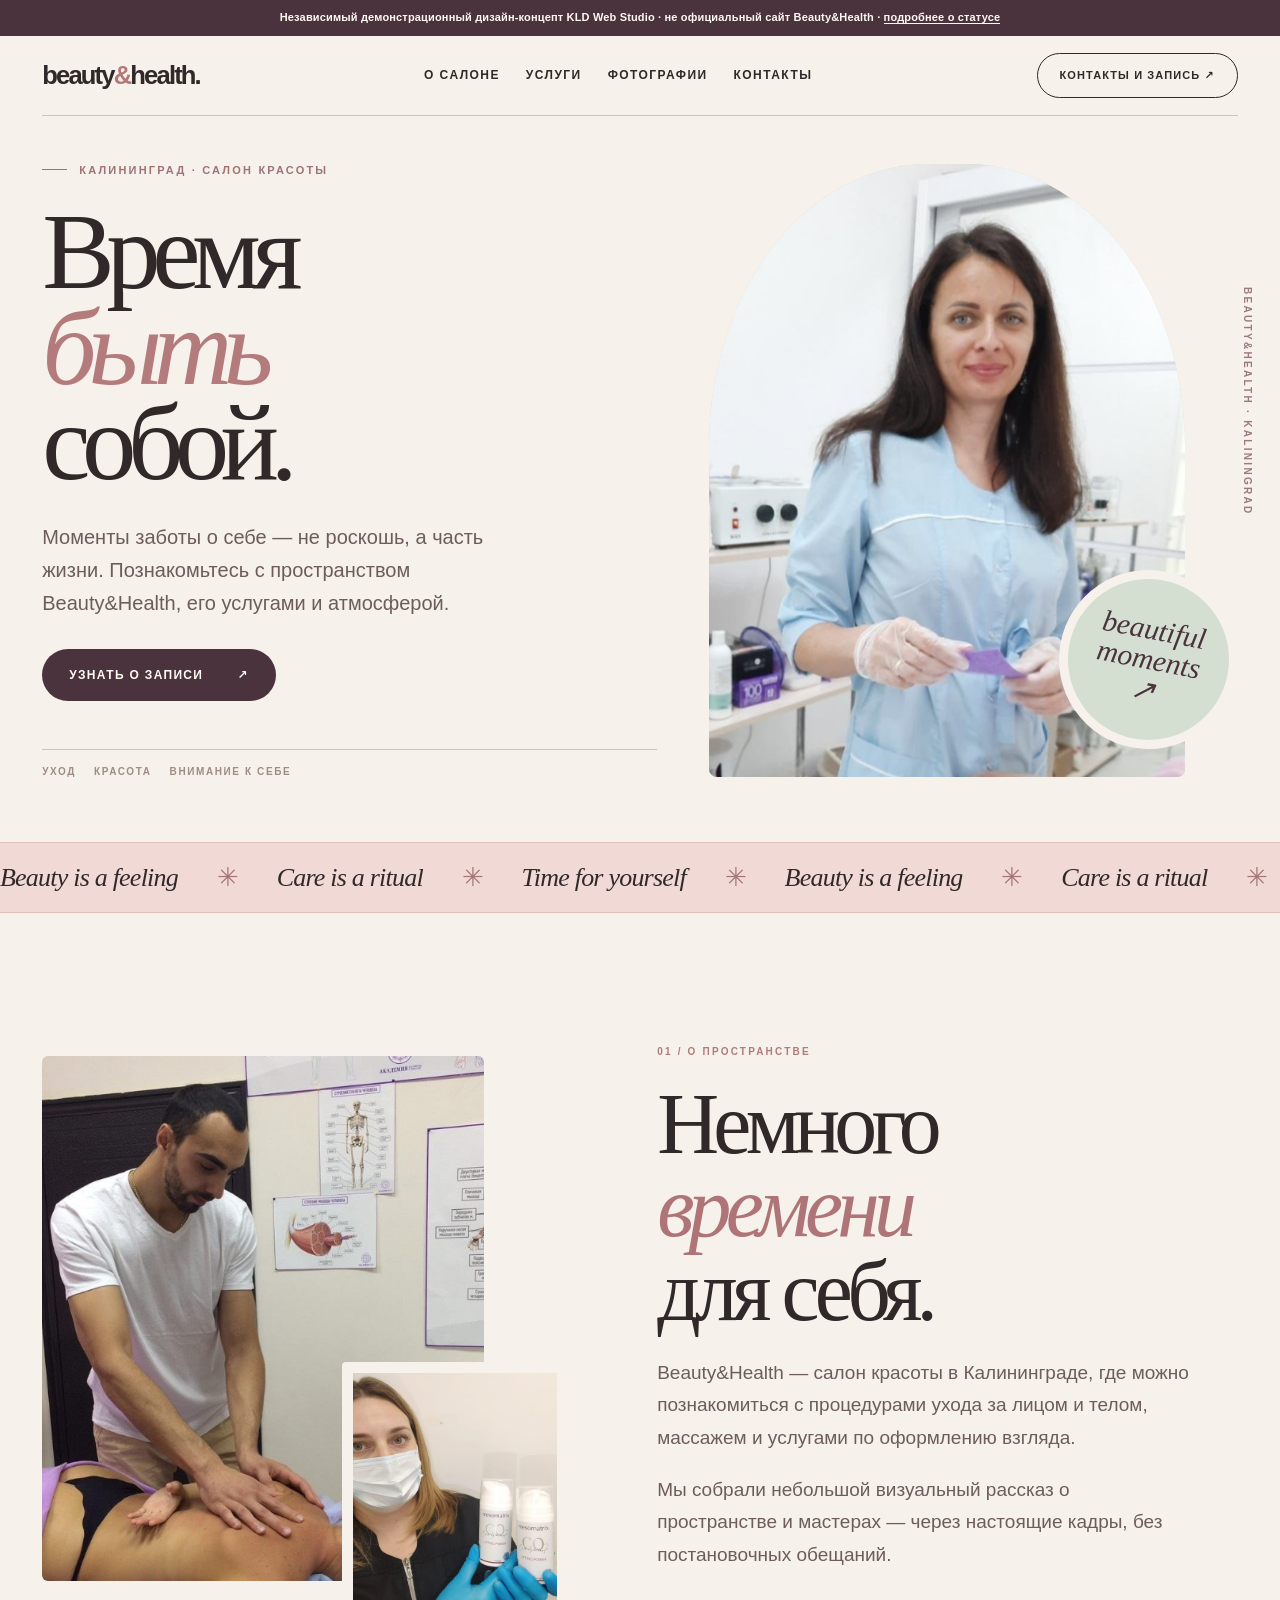
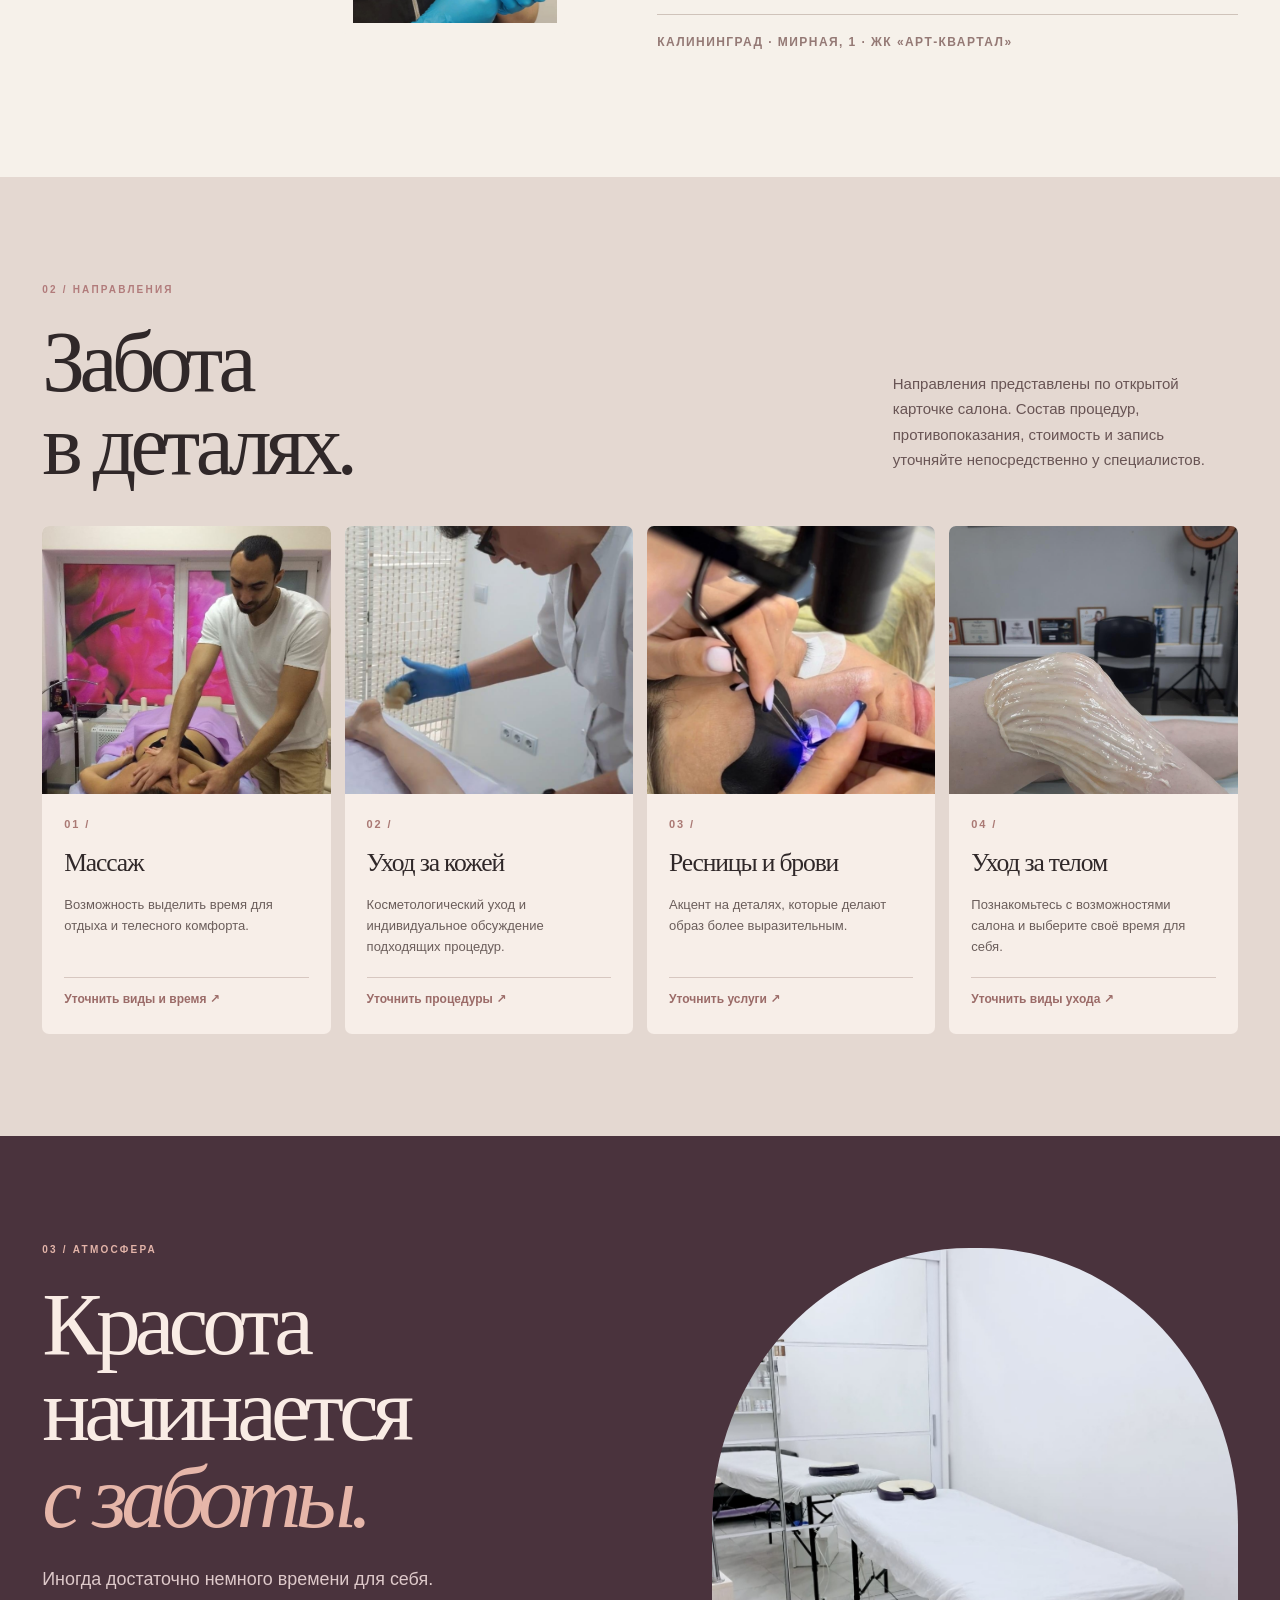
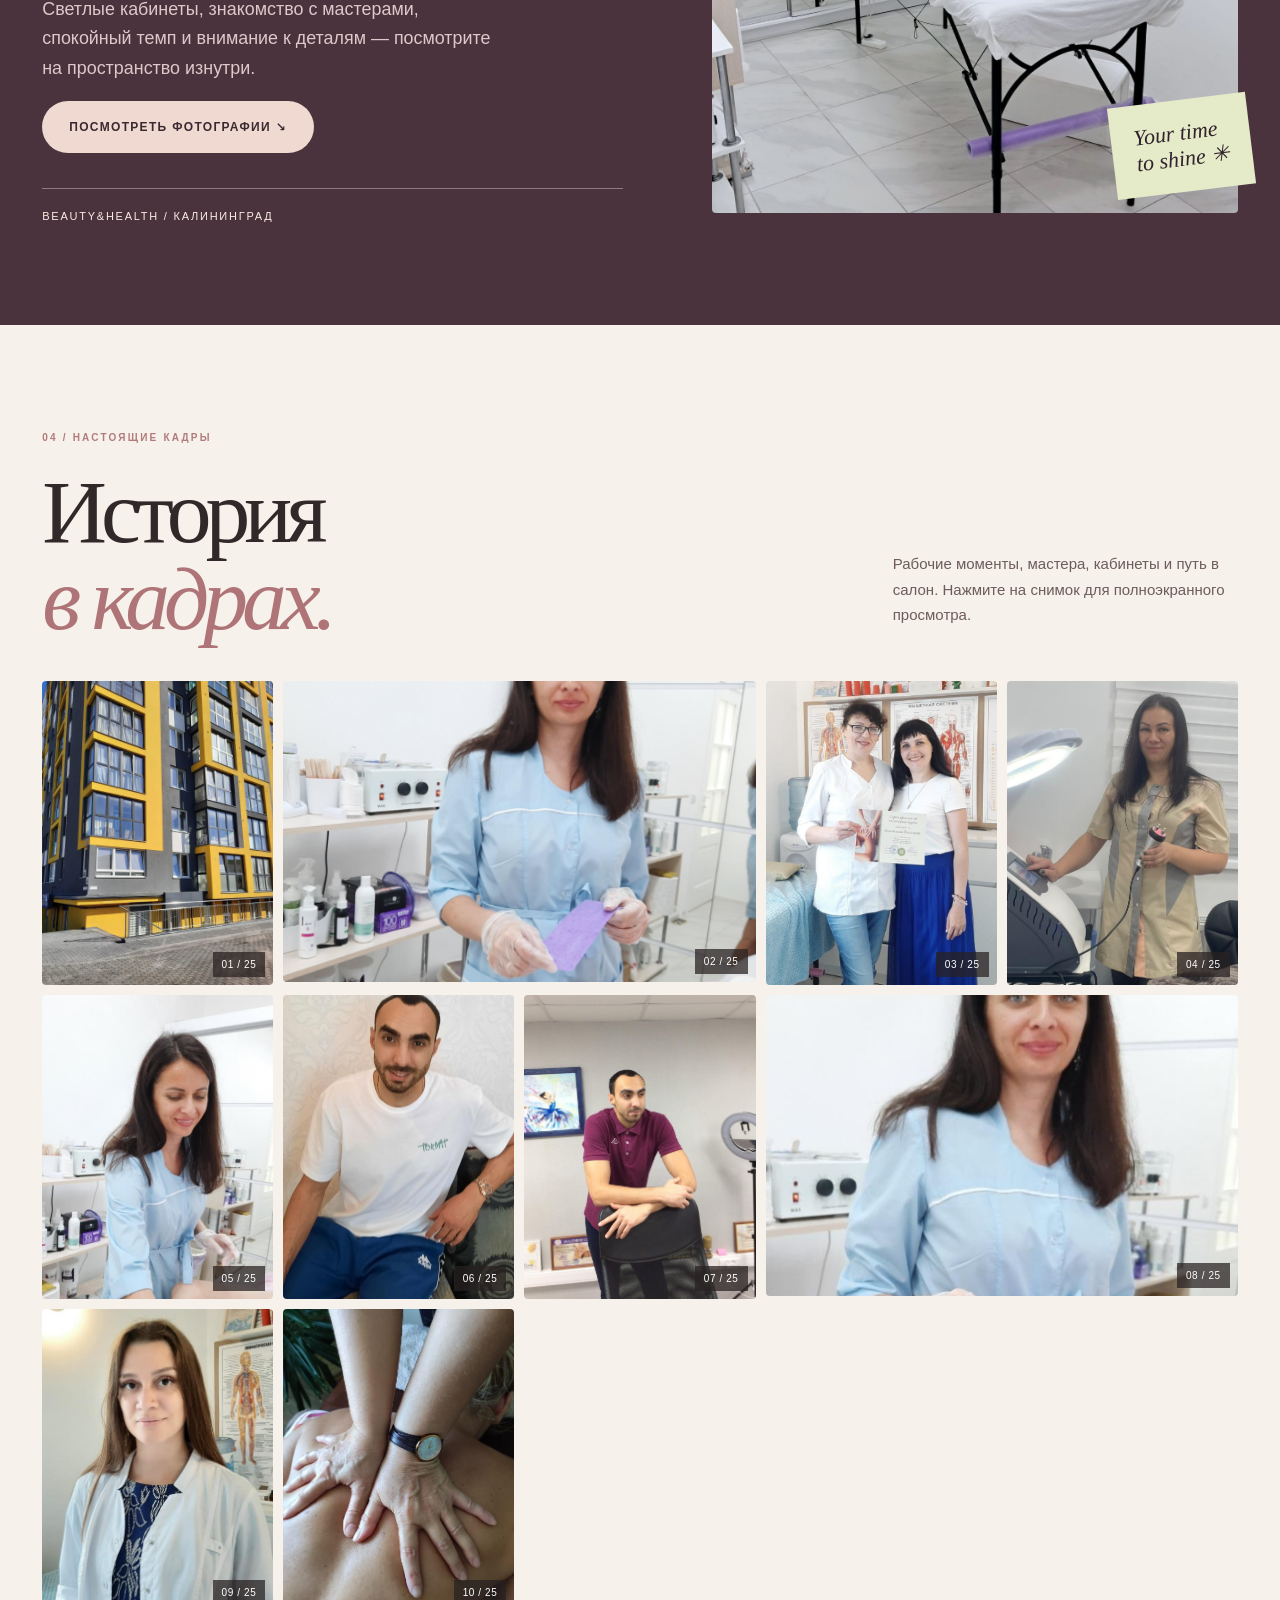
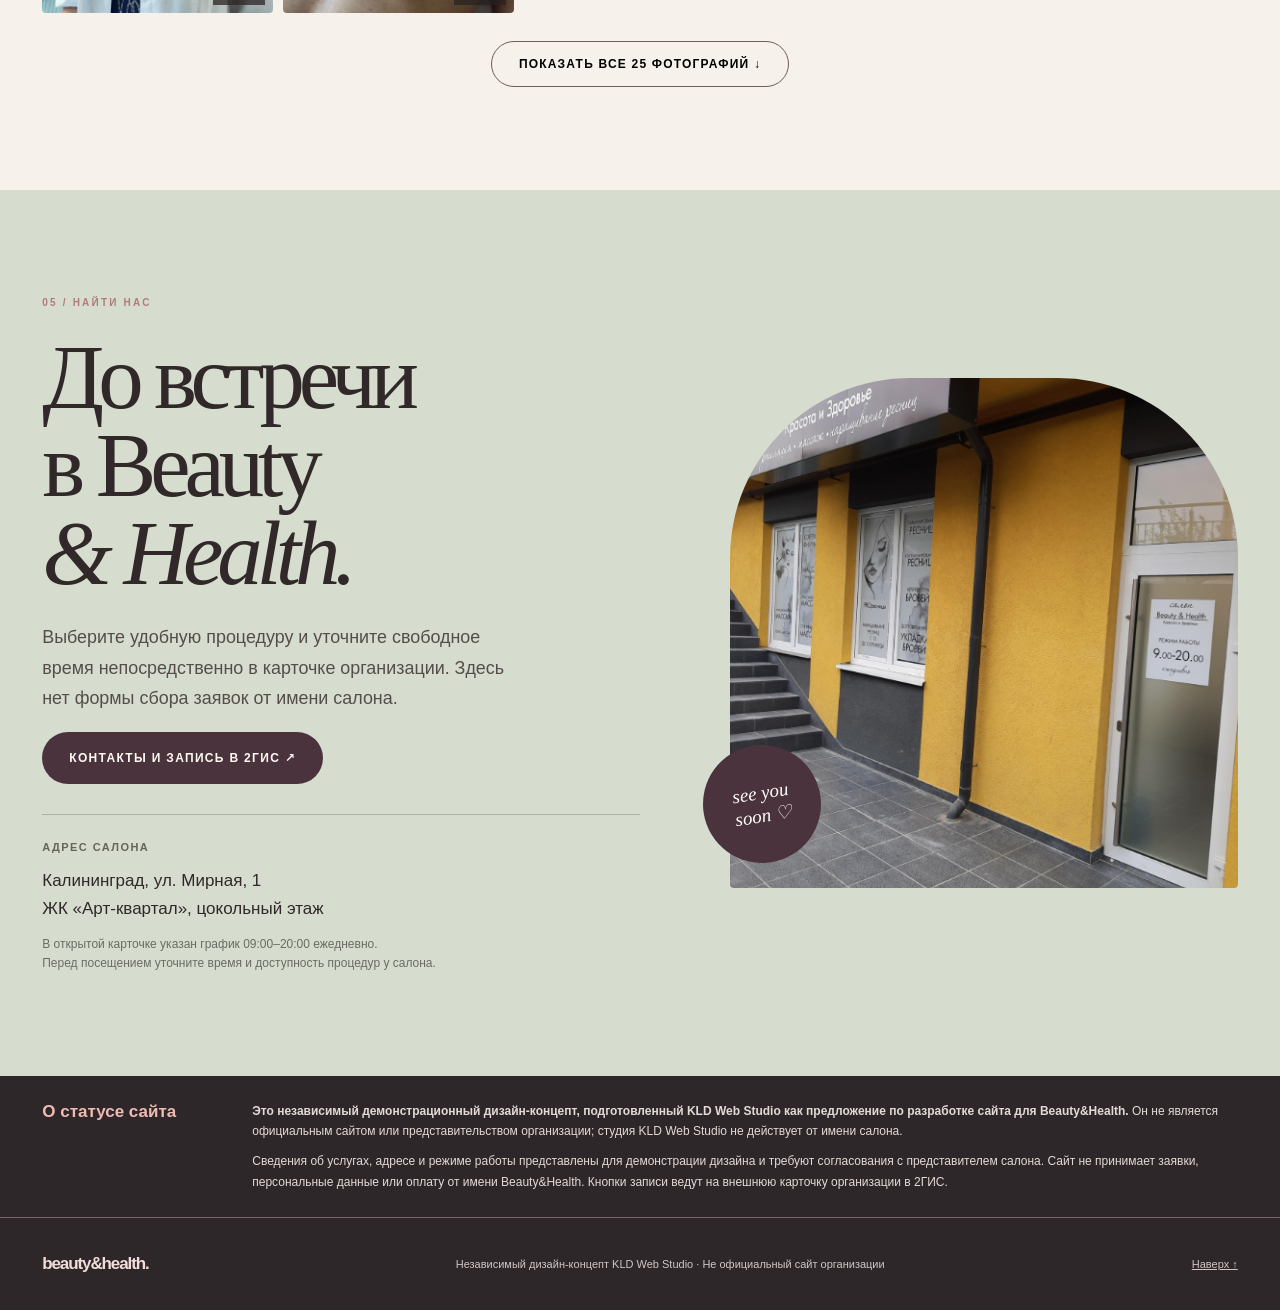
==== demos/beauty-health-6c2e91/index.html @ f0b417c6 "Add Beauty&Health editorial site with 25 supplied photos and portfolio card" ====
<!doctype html>
<html lang="ru"><head>
<meta charset="utf-8"><meta name="viewport" content="width=device-width,initial-scale=1">
<meta name="robots" content="noindex,nofollow,noarchive"><meta name="theme-color" content="#f6f1ea">
<meta name="description" content="Beauty&Health — независимый дизайн-концепт сайта салона красоты в Калининграде: уход, атмосфера, фотографии и контакты.">
<title>Beauty&Health — пространство заботы о себе · дизайн-концепт</title>
<style>
:root{--ink:#302829;--sub:#6d5c5b;--cream:#f6f1ea;--white:#fffdfa;--rose:#d29c8d;--pink:#f1dad5;--plum:#4a333d;--plum2:#30232c;--green:#d5dfd1;--line:#cfc3ba;--lime:#e5eac8;color-scheme:light;font-family:Arial,Helvetica,system-ui,sans-serif}
*,*::before,*::after{box-sizing:border-box}html{scroll-behavior:smooth}body{margin:0;min-width:320px;background:var(--cream);color:var(--ink);overflow-x:hidden}
button{font:inherit;cursor:pointer}a{color:inherit;text-decoration:none}img{max-width:100%;display:block}button:focus-visible,a:focus-visible{outline:3px solid #b54d53;outline-offset:4px}::selection{background:var(--rose);color:var(--ink)}
.wrap{width:min(1380px,calc(100% - clamp(36px,6.6vw,132px)));margin-inline:auto}
.demo{background:#4b333d;color:#fff9f3;text-align:center;font-size:11px;font-weight:750;letter-spacing:.015em;padding:10px 20px;line-height:1.45}.demo a{border-bottom:1px solid #fff5ec}
nav{height:80px;display:flex;align-items:center;justify-content:space-between;gap:28px;border-bottom:1px solid var(--line)}
.wordmark{font-size:clamp(19px,2vw,29px);font-weight:800;letter-spacing:-.072em;white-space:nowrap}.wordmark em{font-style:normal;color:#b47877}.links{display:flex;gap:26px;align-items:center;font-size:12px;text-transform:uppercase;letter-spacing:.12em;font-weight:750}.links a:hover{color:#9e696d}
.book{white-space:nowrap;display:inline-flex;align-items:center;justify-content:center;gap:24px;padding:15px 22px;border:1px solid var(--ink);border-radius:100px;font-weight:800;font-size:11px;letter-spacing:.1em;text-transform:uppercase;transition:background .2s,color .2s}.book:hover{background:var(--ink);color:var(--white)}
.hero{display:grid;grid-template-columns:1fr .86fr;min-height:610px;gap:clamp(25px,4vw,70px);align-items:center;padding-block:48px 65px}
.kicker{display:flex;align-items:center;gap:12px;text-transform:uppercase;letter-spacing:.2em;font-size:11px;font-weight:800;color:#9d7471}.kicker:before{content:"";width:25px;height:1px;background:currentColor}
.hero h1{font:normal clamp(5rem,8.5vw,10rem)/.88 Georgia,"Times New Roman",serif;letter-spacing:-.078em;margin:28px 0 30px}
.hero h1 em{font-style:italic;color:#b37b7b}.hero .lead{max-width:465px;font-size:clamp(16px,1.65vw,20px);line-height:1.65;color:var(--sub);margin:0 0 29px}.primary{display:inline-flex;align-items:center;justify-content:center;gap:34px;border-radius:100px;background:var(--plum);color:#fffaf2;padding:19px 27px;font-size:12px;letter-spacing:.11em;font-weight:850;text-transform:uppercase;transition:transform .2s,background .2s}.primary:hover{transform:translateY(-2px);background:#895b64}.hero-foot{display:flex;gap:18px;align-items:center;margin-top:48px;border-top:1px solid var(--line);padding-top:16px;color:#9e8d84;font-size:10px;letter-spacing:.16em;text-transform:uppercase;font-weight:700}
.hero-art{position:relative;min-height:520px;align-self:stretch;display:grid;align-items:stretch}
.hero-portrait{position:absolute;inset:0 10% 0 0;width:90%;height:100%;object-fit:cover;object-position:51% 26%;border-radius:46% 46% 8px 8px;background:#dfd5cb;filter:saturate(.89)}
.hero-sticker{position:absolute;right:0;bottom:28px;width:clamp(125px,14vw,190px);aspect-ratio:1;display:grid;place-items:center;text-align:center;border-radius:50%;background:var(--green);color:var(--plum);border:9px solid var(--cream);font-family:Georgia,serif;font-style:italic;font-size:clamp(22px,2.3vw,31px);line-height:1.03;transform:rotate(11deg)}
.hero-caption{position:absolute;top:20%;right:-15px;writing-mode:vertical-rl;color:#9a7b79;font-size:10px;letter-spacing:.23em;text-transform:uppercase;font-weight:bold}
.ticker{background:var(--pink);border-block:1px solid #dfc1b8;overflow:hidden;white-space:nowrap;padding:19px 0}.ticker div{width:max-content;animation:move 36s linear infinite;font-family:Georgia,serif;font-style:italic;font-size:26px;letter-spacing:-.03em}.ticker span{margin:0 33px;color:#a67779;font-style:normal}@keyframes move{to{transform:translateX(-50%)}}
.intro{padding-block:clamp(85px,10vw,135px)}.intro-grid{display:grid;grid-template-columns:.95fr 1.05fr;gap:clamp(35px,7vw,125px);align-items:center}
.intro-images{position:relative;padding-right:16%;padding-bottom:10%}.intro-images .main{width:100%;aspect-ratio:.84;object-fit:cover;object-position:50% 35%;border-radius:6px}.intro-images .detail{position:absolute;right:0;bottom:0;width:43%;aspect-ratio:.83;object-fit:cover;object-position:50%;border:11px solid var(--cream);border-radius:4px}
.overline{font-weight:800;font-size:10px;letter-spacing:.22em;text-transform:uppercase;color:#b17b7b}
h2{font:normal clamp(3.5rem,6.7vw,7.2rem)/.97 Georgia,serif;letter-spacing:-.067em;margin:24px 0}
.intro h2 em,.section-head h2 em{font-style:italic;color:#ae7477}
.intro p{font-size:clamp(16px,1.55vw,19px);color:var(--sub);max-width:535px;line-height:1.72}
.intro .micro{font-size:12px;letter-spacing:.12em;text-transform:uppercase;border-top:1px solid var(--line);margin-top:42px;padding-top:20px;color:#947975;font-weight:700}
.services{background:#e4d8d1;padding-block:clamp(76px,8vw,120px)}
.section-head{display:flex;align-items:end;justify-content:space-between;gap:32px;margin-bottom:38px}.section-head h2{margin-bottom:0}.section-head p{max-width:345px;line-height:1.7;color:#685454;font-size:15px}
.service-grid{display:grid;grid-template-columns:repeat(4,minmax(0,1fr));gap:14px}.service{background:#f7eee8;border-radius:7px;overflow:hidden;display:flex;flex-direction:column;min-width:0}
.service .photo{height:clamp(180px,21vw,280px);overflow:hidden;background:#cbbab0}.service img{width:100%;height:100%;object-fit:cover;transition:transform .4s ease}.service:hover img{transform:scale(1.055)}
.service .inner{padding:24px 22px 28px;display:flex;flex-direction:column;gap:19px;flex:1}.service small{color:#aa7974;font-size:11px;font-weight:800;letter-spacing:.17em}.service h3{font:normal clamp(1.6rem,2vw,2.5rem)/1.06 Georgia,serif;letter-spacing:-.045em;margin:0}.service p{line-height:1.6;font-size:13px;color:#6b5e5b;margin:0}.service .line{width:100%;border-top:1px solid #d7c7c0;margin-top:auto;padding-top:14px;font-size:12px;color:#9b6b68;font-weight:800}
.story{background:var(--plum);color:#f9ece5;padding-block:clamp(76px,8vw,115px)}.story-grid{display:grid;grid-template-columns:1.05fr .95fr;gap:clamp(36px,7vw,105px);align-items:center}.story h2{font-size:clamp(3.7rem,7vw,8rem)}.story h2 em{color:#e6b6a9;font-style:italic}.story p{font-size:clamp(16px,1.4vw,19px);color:#dec9ca;line-height:1.65;max-width:450px}.story .numline{margin-top:35px;border-top:1px solid #947780;padding-top:21px;font-size:11px;letter-spacing:.16em;text-transform:uppercase}.story-visual{position:relative;aspect-ratio:.93}.story-visual img{height:100%;width:100%;object-fit:cover;object-position:center 43%;border-radius:49% 49% 4px 4px}.story-visual .badge{position:absolute;right:-13px;bottom:21px;background:#e5eac8;color:var(--plum2);padding:20px 23px;font:italic 22px Georgia,serif;transform:rotate(-7deg)}
.gallery{padding-block:clamp(77px,8vw,125px)}.gallery h2{font-size:clamp(3.4rem,7vw,7rem)}.gallery .section-head p{color:var(--sub)}
.photo-grid{display:grid;grid-template-columns:repeat(5,minmax(0,1fr));grid-auto-flow:dense;gap:10px}.shot{position:relative;border:0;border-radius:4px;overflow:hidden;background:#d8cbc4;padding:0;aspect-ratio:.76;min-width:0}.shot[hidden]{display:none}.shot--wide{grid-column:span 2;aspect-ratio:1.57}.shot img{height:100%;width:100%;object-fit:cover;transition:transform .4s,filter .4s}.shot:hover img,.shot:focus-visible img{transform:scale(1.045);filter:saturate(1.1)}
.shot span{position:absolute;bottom:8px;right:8px;font-size:10px;background:#282222ba;color:#fff;padding:7px 9px;letter-spacing:.06em}.more{margin:28px auto 0;display:block;background:transparent;border:1px solid #74595b;border-radius:100px;padding:15px 27px;font-size:12px;letter-spacing:.1em;text-transform:uppercase;font-weight:800}.more:hover{background:var(--plum);color:var(--white)}
.contact{background:#d6ddce;padding-block:clamp(75px,8vw,118px)}.contact-grid{display:grid;grid-template-columns:1fr .85fr;gap:clamp(35px,7vw,100px);align-items:center}.contact h2{font-size:clamp(3.8rem,7.1vw,7.5rem)}.contact p{font-size:clamp(15px,1.4vw,18px);line-height:1.7;max-width:490px;color:#544d4a}.location{margin-top:30px;border-top:1px solid #a9b2a4;padding-top:22px}.location strong{font-size:11px;text-transform:uppercase;letter-spacing:.13em;color:#66645a}.location address{font-style:normal;font-size:17px;line-height:1.65;margin:12px 0}.location .hours{font-size:12px;line-height:1.6;color:#6a6c64}
.contact-visual{position:relative}.contact-visual>img{width:100%;height:min(64vw,510px);object-fit:cover;border-radius:180px 180px 4px 4px}.contact-visual .stamp{position:absolute;left:-27px;bottom:25px;background:var(--plum);color:var(--white);border-radius:50%;width:118px;height:118px;display:grid;place-items:center;text-align:center;font:italic 19px Georgia,serif;transform:rotate(-9deg)}
.notice{background:#2e272a;color:#f5efeb;padding-block:25px}.notice-grid{display:grid;grid-template-columns:180px 1fr;gap:30px}.notice h2{font:bold 17px/1.35 Arial,sans-serif;letter-spacing:0;margin:0;color:#f0bbb3}.notice p{font-size:12px;line-height:1.7;color:#e3dad6;margin:0 0 10px}.notice p:last-child{margin-bottom:0}
footer{background:#2e272a;border-top:1px solid #77656c;color:#d0c5c2}.foot{display:flex;gap:25px;align-items:center;justify-content:space-between;min-height:92px;padding-block:20px;font-size:11px;line-height:1.65}.foot strong{font-size:17px;letter-spacing:-.065em;color:#f3ddda}.foot a{text-decoration:underline}
.lightbox{border:0;background:transparent;padding:0;width:min(95vw,1200px);max-height:96vh;color:white;box-shadow:0 25px 100px #0009}.lightbox::backdrop{background:#1d1319ee}.lightbox img{max-width:100%;height:min(80vh,900px);width:100%;object-fit:contain}.lightbox .viewer-controls{display:flex;justify-content:center;align-items:center;gap:18px;background:#352630;border-radius:0 0 10px 10px;padding:11px}.viewer-controls button{background:transparent;border:1px solid #ccb2b4;color:#fff;border-radius:50%;width:40px;height:40px;font-size:22px}.viewer-controls .label{font-size:12px;font-weight:750;letter-spacing:.09em}.lightbox .close{position:absolute;right:9px;top:9px;border:0;color:white;background:#3a242bd9;width:42px;height:42px;border-radius:50%;font-size:26px}
@media(max-width:1100px){.service-grid{grid-template-columns:repeat(2,minmax(0,1fr))}.service .photo{height:270px}.photo-grid{grid-template-columns:repeat(4,minmax(0,1fr))}.hero{min-height:540px}.hero h1{font-size:clamp(4.5rem,8vw,8rem)}}
@media(max-width:760px){nav{height:66px}.links{display:none}.wordmark{font-size:22px}.book{padding:12px 14px;gap:8px;font-size:10px}.hero{display:flex;flex-direction:column;align-items:stretch;padding-top:47px;gap:10px}.hero h1{font-size:clamp(4.25rem,12.3vw,7rem)}.hero .lead{font-size:16px}.hero-foot{margin-top:26px}.hero-art{min-height:460px}.hero-portrait{left:6%;width:87%}.hero-caption{right:0}.intro-grid,.story-grid,.contact-grid{grid-template-columns:1fr;gap:38px}.intro-images{order:2}.intro-copy{order:1}.section-head{display:block}.section-head p{max-width:570px}.story-visual{max-height:580px;aspect-ratio:1.1}.photo-grid{grid-template-columns:repeat(3,minmax(0,1fr))}.notice-grid{grid-template-columns:1fr;gap:10px}}
@media(max-width:500px){.wrap{width:calc(100% - 34px)}.demo{font-size:10px;padding:9px 12px}.hero h1{font-size:clamp(3.5rem,13.6vw,5.4rem)}.hero-art{min-height:365px}.hero-portrait{left:0;width:93%}.hero-sticker{border-width:6px;width:112px;font-size:21px;bottom:8px}.hero-caption{display:none}.ticker{padding:15px 0}.ticker div{font-size:21px}.service-grid{gap:11px}.service .photo{height:180px}.service .inner{padding:17px;gap:12px}.service h3{font-size:25px}.service p{font-size:12px}.service .line{font-size:10px}.photo-grid{grid-template-columns:repeat(2,minmax(0,1fr));gap:7px}.shot--wide{grid-column:span 2}.section-head p{font-size:14px}.contact-visual>img{height:370px}.contact-visual .stamp{left:-7px;width:102px;height:102px;font-size:17px}.foot{flex-direction:column;align-items:flex-start;gap:8px}}
@media(prefers-reduced-motion:reduce){html{scroll-behavior:auto}.ticker div{animation:none}.primary,.service img,.shot img{transition:none}}
</style></head><body>
<div class="demo" role="note">Независимый демонстрационный дизайн-концепт KLD Web Studio · не официальный сайт Beauty&Health · <a href="#notice">подробнее о статусе</a></div>
<nav class="wrap" aria-label="Главная навигация"><a class="wordmark" href="#top">beauty<em>&</em>health.</a><div class="links"><a href="#about">О салоне</a><a href="#services">Услуги</a><a href="#photos">Фотографии</a><a href="#contacts">Контакты</a></div><a class="book" href="https://2gis.ru/kaliningrad/firm/70000001056622558" target="_blank" rel="noopener noreferrer">Контакты и запись ↗</a></nav>
<main id="top">
<section class="hero wrap" aria-labelledby="hero-title"><div class="hero-copy"><span class="kicker">Калининград · салон красоты</span><h1 id="hero-title">Время<br><em>быть</em><br>собой.</h1><p class="lead">Моменты заботы о себе — не роскошь, а часть жизни. Познакомьтесь с пространством Beauty&Health, его услугами и атмосферой.</p><a class="primary" href="https://2gis.ru/kaliningrad/firm/70000001056622558" target="_blank" rel="noopener noreferrer">Узнать о записи <span aria-hidden="true">↗</span></a><div class="hero-foot"><span>Уход</span><span>Красота</span><span>Внимание к себе</span></div></div>
<div class="hero-art"><img class="hero-portrait" src="assets/bh-233504.png" alt="Мастер салона Beauty&Health в светлом кабинете" fetchpriority="high"><span class="hero-sticker" aria-hidden="true">beautiful<br>moments<br>↗</span><span class="hero-caption">BEAUTY&HEALTH · KALININGRAD</span></div></section>
<div class="ticker" aria-hidden="true"><div>Beauty is a feeling <span>✳</span> Care is a ritual <span>✳</span> Time for yourself <span>✳</span> Beauty is a feeling <span>✳</span> Care is a ritual <span>✳</span> Time for yourself <span>✳</span></div></div>
<section class="intro wrap" id="about"><div class="intro-grid">
<div class="intro-images"><img class="main" src="assets/bh-233754.png" alt="Мастер проводит сеанс массажа" loading="lazy"><img class="detail" src="assets/bh-233808.png" alt="Мастер демонстрирует средства для ухода" loading="lazy"></div>
<div class="intro-copy"><span class="overline">01 / О пространстве</span><h2>Немного<br><em>времени</em><br>для себя.</h2><p>Beauty&Health — салон красоты в Калининграде, где можно познакомиться с процедурами ухода за лицом и телом, массажем и услугами по оформлению взгляда.</p><p>Мы собрали небольшой визуальный рассказ о пространстве и мастерах — через настоящие кадры, без постановочных обещаний.</p><div class="micro">Калининград · Мирная, 1 · ЖК «Арт-квартал»</div></div>
</div></section>
<section class="services" id="services"><div class="wrap"><div class="section-head"><div><span class="overline">02 / Направления</span><h2>Забота<br>в деталях.</h2></div><p>Направления представлены по открытой карточке салона. Состав процедур, противопоказания, стоимость и запись уточняйте непосредственно у специалистов.</p></div>
<div class="service-grid">
<article class="service"><div class="photo"><img src="assets/bh-233554.png" alt="Массаж спины в салоне" loading="lazy"></div><div class="inner"><small>01 /</small><h3>Массаж</h3><p>Возможность выделить время для отдыха и телесного комфорта.</p><div class="line">Уточнить виды и время ↗</div></div></article>
<article class="service"><div class="photo"><img src="assets/bh-233714.png" alt="Процедура ухода за кожей" loading="lazy"></div><div class="inner"><small>02 /</small><h3>Уход за кожей</h3><p>Косметологический уход и индивидуальное обсуждение подходящих процедур.</p><div class="line">Уточнить процедуры ↗</div></div></article>
<article class="service"><div class="photo"><img src="assets/bh-233723.png" alt="Работа мастера с ресницами" loading="lazy"></div><div class="inner"><small>03 /</small><h3>Ресницы и брови</h3><p>Акцент на деталях, которые делают образ более выразительным.</p><div class="line">Уточнить услуги ↗</div></div></article>
<article class="service"><div class="photo"><img src="assets/bh-233733.png" alt="Уходовая процедура для тела" loading="lazy"></div><div class="inner"><small>04 /</small><h3>Уход за телом</h3><p>Познакомьтесь с возможностями салона и выберите своё время для себя.</p><div class="line">Уточнить виды ухода ↗</div></div></article>
</div></div></section>
<section class="story"><div class="wrap story-grid"><div><span class="overline" style="color:#e3b4a9">03 / Атмосфера</span><h2>Красота<br>начинается<br><em>с заботы.</em></h2><p>Иногда достаточно немного времени для себя. Светлые кабинеты, знакомство с мастерами, спокойный темп и внимание к деталям — посмотрите на пространство изнутри.</p><a class="primary" style="background:#efd9d0;color:#3b2932" href="#photos">Посмотреть фотографии ↘</a><div class="numline">Beauty&Health / Калининград</div></div><div class="story-visual"><img src="assets/bh-233746.png" alt="Светлый кабинет для процедур в Beauty&Health" loading="lazy"><span class="badge">Your time<br>to shine ✳</span></div></div></section>
<section class="gallery wrap" id="photos"><div class="section-head"><div><span class="overline">04 / Настоящие кадры</span><h2>История<br><em>в кадрах.</em></h2></div><p>Рабочие моменты, мастера, кабинеты и путь в салон. Нажмите на снимок для полноэкранного просмотра.</p></div><div class="photo-grid">
<button class="shot" type="button" data-photo="0" aria-label="Открыть фото 1"><img src="assets/bh-233347.png" alt="Здание жилого комплекса, где расположен салон" loading="lazy" decoding="async"><span>01 / 25</span></button>
<button class="shot shot--wide" type="button" data-photo="1" aria-label="Открыть фото 2"><img src="assets/bh-233406.png" alt="Мастер в рабочем кабинете во время процедуры" loading="lazy" decoding="async"><span>02 / 25</span></button>
<button class="shot" type="button" data-photo="2" aria-label="Открыть фото 3"><img src="assets/bh-233415.png" alt="Фото специалистов в светлом кабинете" loading="lazy" decoding="async"><span>03 / 25</span></button>
<button class="shot" type="button" data-photo="3" aria-label="Открыть фото 4"><img src="assets/bh-233424.png" alt="Мастер рядом с профессиональным оборудованием" loading="lazy" decoding="async"><span>04 / 25</span></button>
<button class="shot" type="button" data-photo="4" aria-label="Открыть фото 5"><img src="assets/bh-233438.png" alt="Мастер за работой в кабинете" loading="lazy" decoding="async"><span>05 / 25</span></button>
<button class="shot" type="button" data-photo="5" aria-label="Открыть фото 6"><img src="assets/bh-233446.png" alt="Специалист салона" loading="lazy" decoding="async"><span>06 / 25</span></button>
<button class="shot" type="button" data-photo="6" aria-label="Открыть фото 7"><img src="assets/bh-233456.png" alt="Мастер массажа в кабинете" loading="lazy" decoding="async"><span>07 / 25</span></button>
<button class="shot shot--wide" type="button" data-photo="7" aria-label="Открыть фото 8"><img src="assets/bh-233504.png" alt="Специалист в рабочей форме в светлом кабинете" loading="lazy" decoding="async"><span>08 / 25</span></button>
<button class="shot" type="button" data-photo="8" aria-label="Открыть фото 9"><img src="assets/bh-233517.png" alt="Специалист студии красоты" loading="lazy" decoding="async"><span>09 / 25</span></button>
<button class="shot" type="button" data-photo="9" aria-label="Открыть фото 10"><img src="assets/bh-233525.png" alt="Сеанс массажа, крупный план рук" loading="lazy" decoding="async"><span>10 / 25</span></button>
<button class="shot" type="button" data-photo="10" hidden aria-label="Открыть фото 11"><img src="assets/bh-233536.png" alt="Вход в салон Beauty&Health" loading="lazy" decoding="async"><span>11 / 25</span></button>
<button class="shot" type="button" data-photo="11" hidden aria-label="Открыть фото 12"><img src="assets/bh-233545.png" alt="Массаж в кабинете салона" loading="lazy" decoding="async"><span>12 / 25</span></button>
<button class="shot shot--wide" type="button" data-photo="12" hidden aria-label="Открыть фото 13"><img src="assets/bh-233554.png" alt="Массаж спины" loading="lazy" decoding="async"><span>13 / 25</span></button>
<button class="shot" type="button" data-photo="13" hidden aria-label="Открыть фото 14"><img src="assets/bh-233601.png" alt="Специалист во время подготовки процедуры" loading="lazy" decoding="async"><span>14 / 25</span></button>
<button class="shot" type="button" data-photo="14" hidden aria-label="Открыть фото 15"><img src="assets/bh-233611.png" alt="Мастер студии в светлом кабинете" loading="lazy" decoding="async"><span>15 / 25</span></button>
<button class="shot" type="button" data-photo="15" hidden aria-label="Открыть фото 16"><img src="assets/bh-233623.png" alt="Мастер у полки с косметикой" loading="lazy" decoding="async"><span>16 / 25</span></button>
<button class="shot" type="button" data-photo="16" hidden aria-label="Открыть фото 17"><img src="assets/bh-233637.png" alt="Специалист косметологического кабинета" loading="lazy" decoding="async"><span>17 / 25</span></button>
<button class="shot" type="button" data-photo="17" hidden aria-label="Открыть фото 18"><img src="assets/bh-233650.png" alt="Мастер студии красоты" loading="lazy" decoding="async"><span>18 / 25</span></button>
<button class="shot" type="button" data-photo="18" hidden aria-label="Открыть фото 19"><img src="assets/bh-233714.png" alt="Уходовая процедура" loading="lazy" decoding="async"><span>19 / 25</span></button>
<button class="shot" type="button" data-photo="19" hidden aria-label="Открыть фото 20"><img src="assets/bh-233723.png" alt="Процедура по уходу за ресницами" loading="lazy" decoding="async"><span>20 / 25</span></button>
<button class="shot shot--wide" type="button" data-photo="20" hidden aria-label="Открыть фото 21"><img src="assets/bh-233733.png" alt="Фото процедуры ухода за телом" loading="lazy" decoding="async"><span>21 / 25</span></button>
<button class="shot" type="button" data-photo="21" hidden aria-label="Открыть фото 22"><img src="assets/bh-233746.png" alt="Светлый процедурный кабинет" loading="lazy" decoding="async"><span>22 / 25</span></button>
<button class="shot" type="button" data-photo="22" hidden aria-label="Открыть фото 23"><img src="assets/bh-233754.png" alt="Мастер проводит массаж" loading="lazy" decoding="async"><span>23 / 25</span></button>
<button class="shot" type="button" data-photo="23" hidden aria-label="Открыть фото 24"><img src="assets/bh-233808.png" alt="Мастер демонстрирует уходовые средства" loading="lazy" decoding="async"><span>24 / 25</span></button>
<button class="shot" type="button" data-photo="24" hidden aria-label="Открыть фото 25"><img src="assets/bh-233831.png" alt="Фасад здания рядом с салоном" loading="lazy" decoding="async"><span>25 / 25</span></button>
</div><button class="more" id="morePhotos" type="button" aria-expanded="false">Показать все 25 фотографий ↓</button></section>
<section class="contact" id="contacts"><div class="wrap contact-grid"><div><span class="overline">05 / Найти нас</span><h2>До встречи<br>в Beauty<br><em>& Health.</em></h2><p>Выберите удобную процедуру и уточните свободное время непосредственно в карточке организации. Здесь нет формы сбора заявок от имени салона.</p><a class="primary" href="https://2gis.ru/kaliningrad/firm/70000001056622558" target="_blank" rel="noopener noreferrer">Контакты и запись в 2ГИС ↗</a><div class="location"><strong>Адрес салона</strong><address>Калининград, ул. Мирная, 1<br>ЖК «Арт-квартал», цокольный этаж</address><div class="hours">В открытой карточке указан график 09:00–20:00 ежедневно.<br>Перед посещением уточните время и доступность процедур у салона.</div></div></div><div class="contact-visual"><img src="assets/bh-233536.png" alt="Вход в Beauty&Health" loading="lazy"><span class="stamp">see you<br>soon ♡</span></div></div></section>
</main>
<section class="notice" id="notice" aria-labelledby="noticeTitle"><div class="wrap notice-grid"><h2 id="noticeTitle">О статусе сайта</h2><div><p><strong>Это независимый демонстрационный дизайн-концепт, подготовленный KLD Web Studio как предложение по разработке сайта для Beauty&Health.</strong> Он не является официальным сайтом или представительством организации; студия KLD Web Studio не действует от имени салона.</p><p>Сведения об услугах, адресе и режиме работы представлены для демонстрации дизайна и требуют согласования с представителем салона. Сайт не принимает заявки, персональные данные или оплату от имени Beauty&Health. Кнопки записи ведут на внешнюю карточку организации в 2ГИС.</p></div></div></section>
<footer><div class="wrap foot"><strong>beauty&health.</strong><span>Независимый дизайн-концепт KLD Web Studio · Не официальный сайт организации</span><a href="#top">Наверх ↑</a></div></footer>
<dialog class="lightbox" id="lightbox" aria-label="Полноэкранный просмотр снимков"><button class="close" id="closePhoto" type="button" aria-label="Закрыть">×</button><img id="fullPhoto" alt=""><div class="viewer-controls"><button type="button" id="prevPhoto" aria-label="Предыдущее фото">‹</button><span class="label" id="photoCount">01 / 25</span><button type="button" id="nextPhoto" aria-label="Следующее фото">›</button></div></dialog>
<script>
(()=>{"use strict";
const shots=[...document.querySelectorAll("[data-photo]")],dialog=document.getElementById("lightbox"),image=document.getElementById("fullPhoto"),count=document.getElementById("photoCount");let current=0;let lastFocus=null;
function show(index){current=(index+shots.length)%shots.length;const source=shots[current].querySelector("img");image.src=source.getAttribute("src");image.alt=source.alt;count.textContent=String(current+1).padStart(2,"0")+" / "+shots.length;}
shots.forEach((b,i)=>b.addEventListener("click",()=>{lastFocus=b;show(i);dialog.showModal();}));
document.getElementById("closePhoto").addEventListener("click",()=>dialog.close());
document.getElementById("prevPhoto").addEventListener("click",()=>show(current-1));
document.getElementById("nextPhoto").addEventListener("click",()=>show(current+1));
dialog.addEventListener("click",e=>{if(e.target===dialog)dialog.close()});
dialog.addEventListener("keydown",e=>{if(e.key==="ArrowLeft"){e.preventDefault();show(current-1)}if(e.key==="ArrowRight"){e.preventDefault();show(current+1)}});
dialog.addEventListener("close",()=>{image.removeAttribute("src");lastFocus?.focus()});
const more=document.getElementById("morePhotos");more.addEventListener("click",()=>{const showing=more.getAttribute("aria-expanded")==="true";shots.slice(10).forEach(b=>b.hidden=showing);more.setAttribute("aria-expanded",String(!showing));more.textContent=showing?"Показать все 25 фотографий ↓":"Свернуть галерею ↑";if(showing)document.getElementById("photos").scrollIntoView({block:"start",behavior:window.matchMedia("(prefers-reduced-motion:reduce)").matches?"instant":"smooth"});});
})();
</script></body></html>
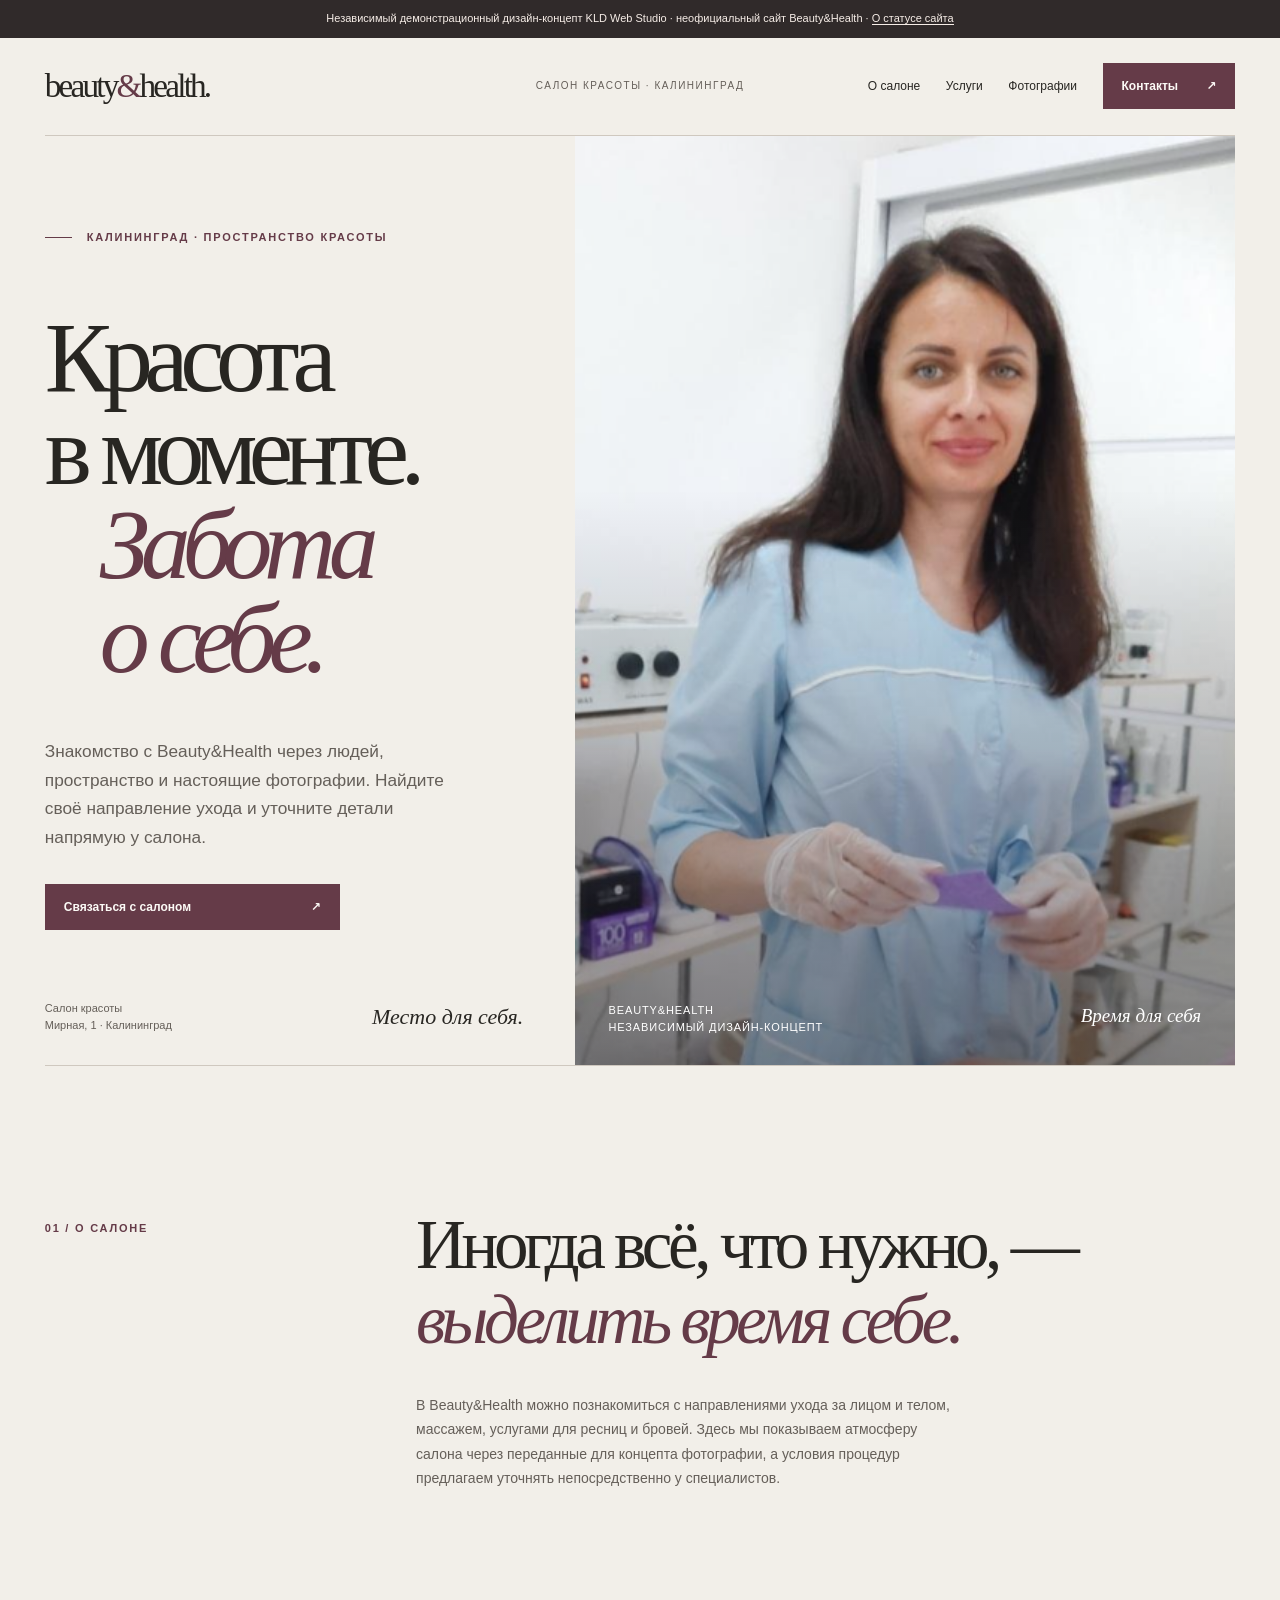
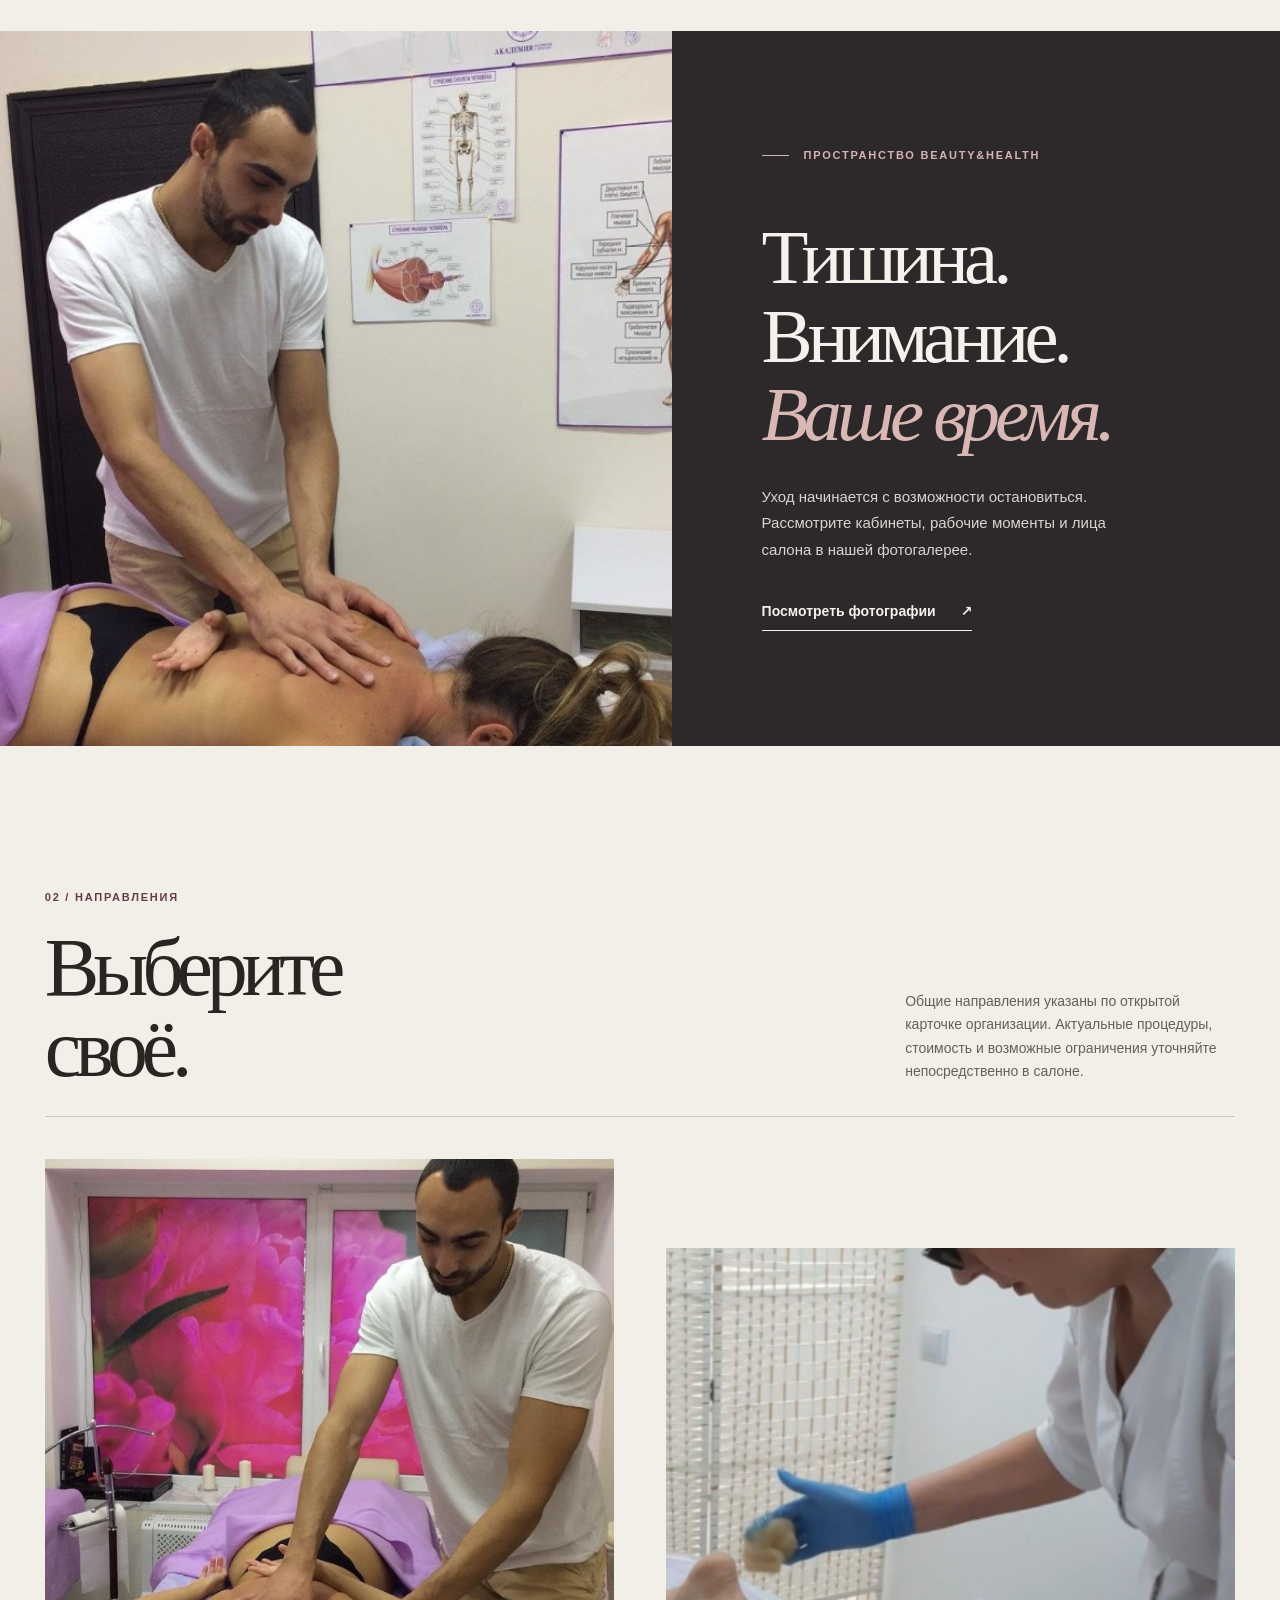
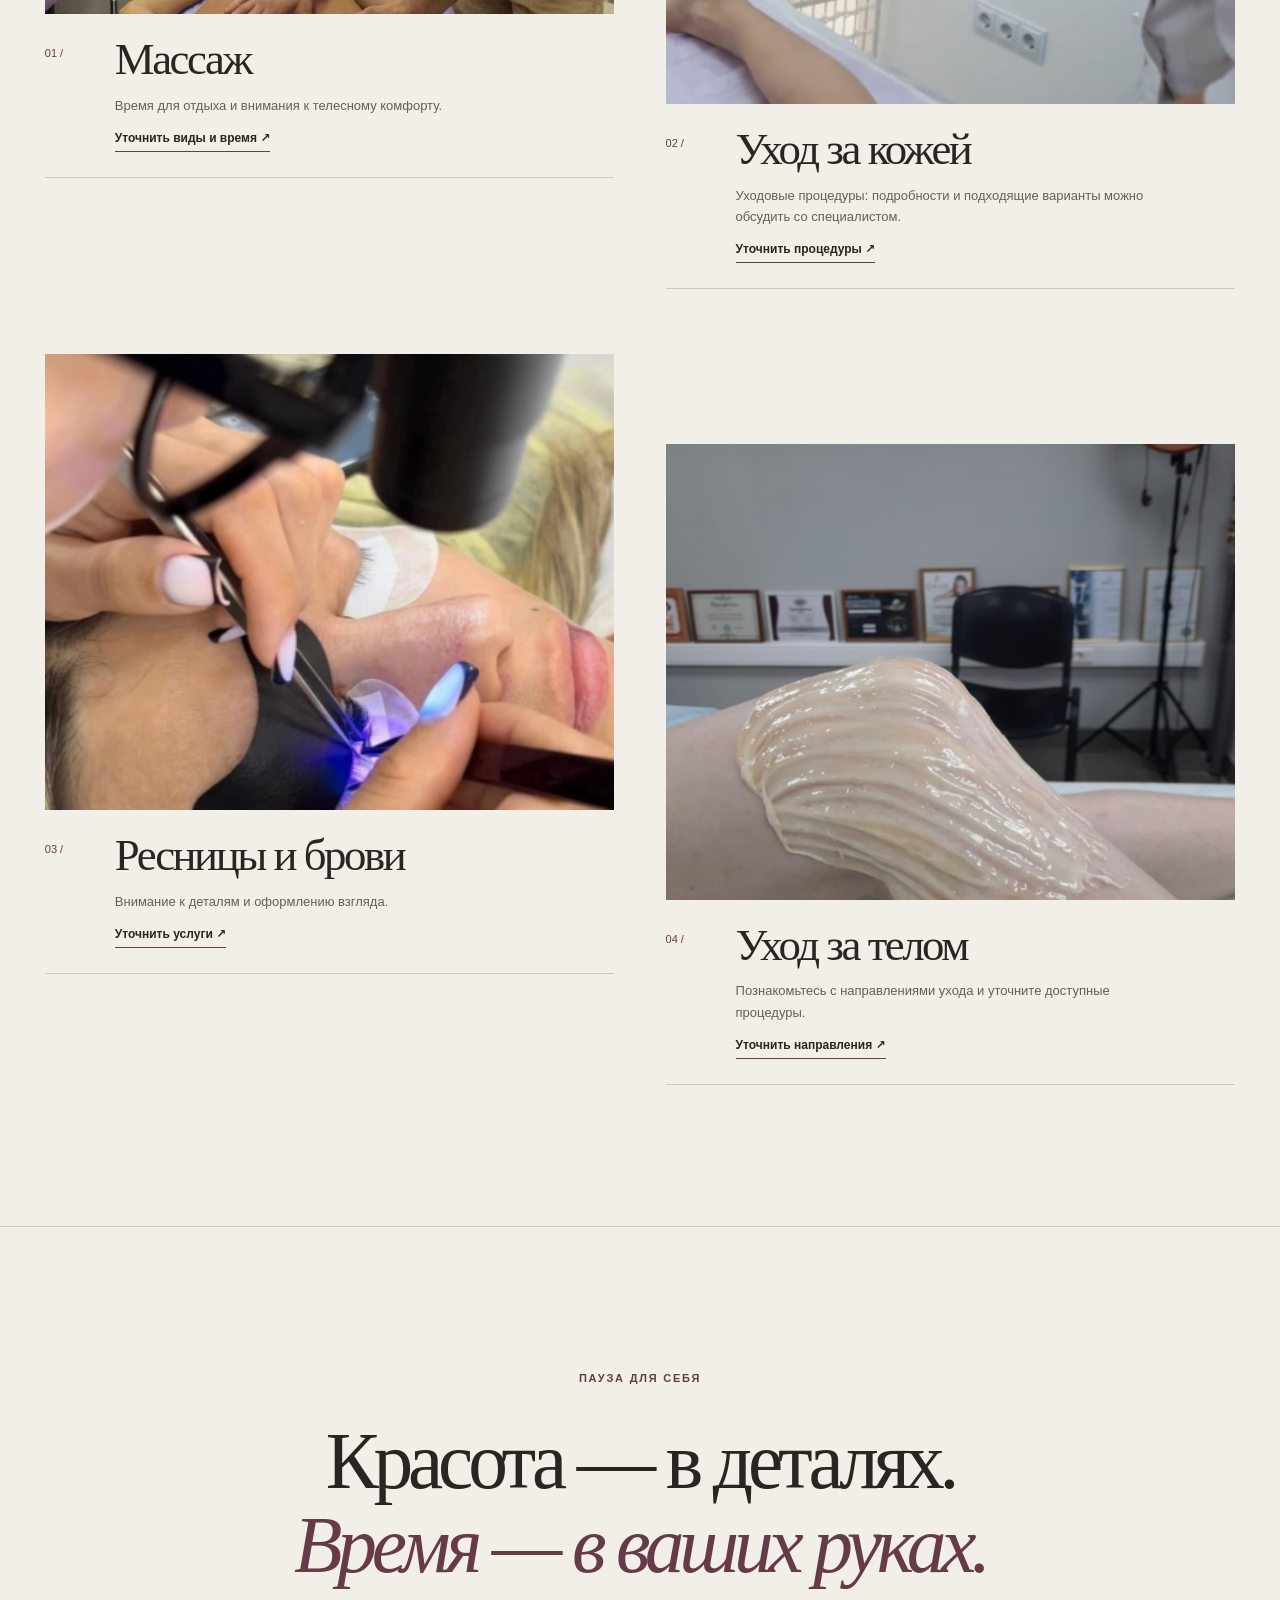
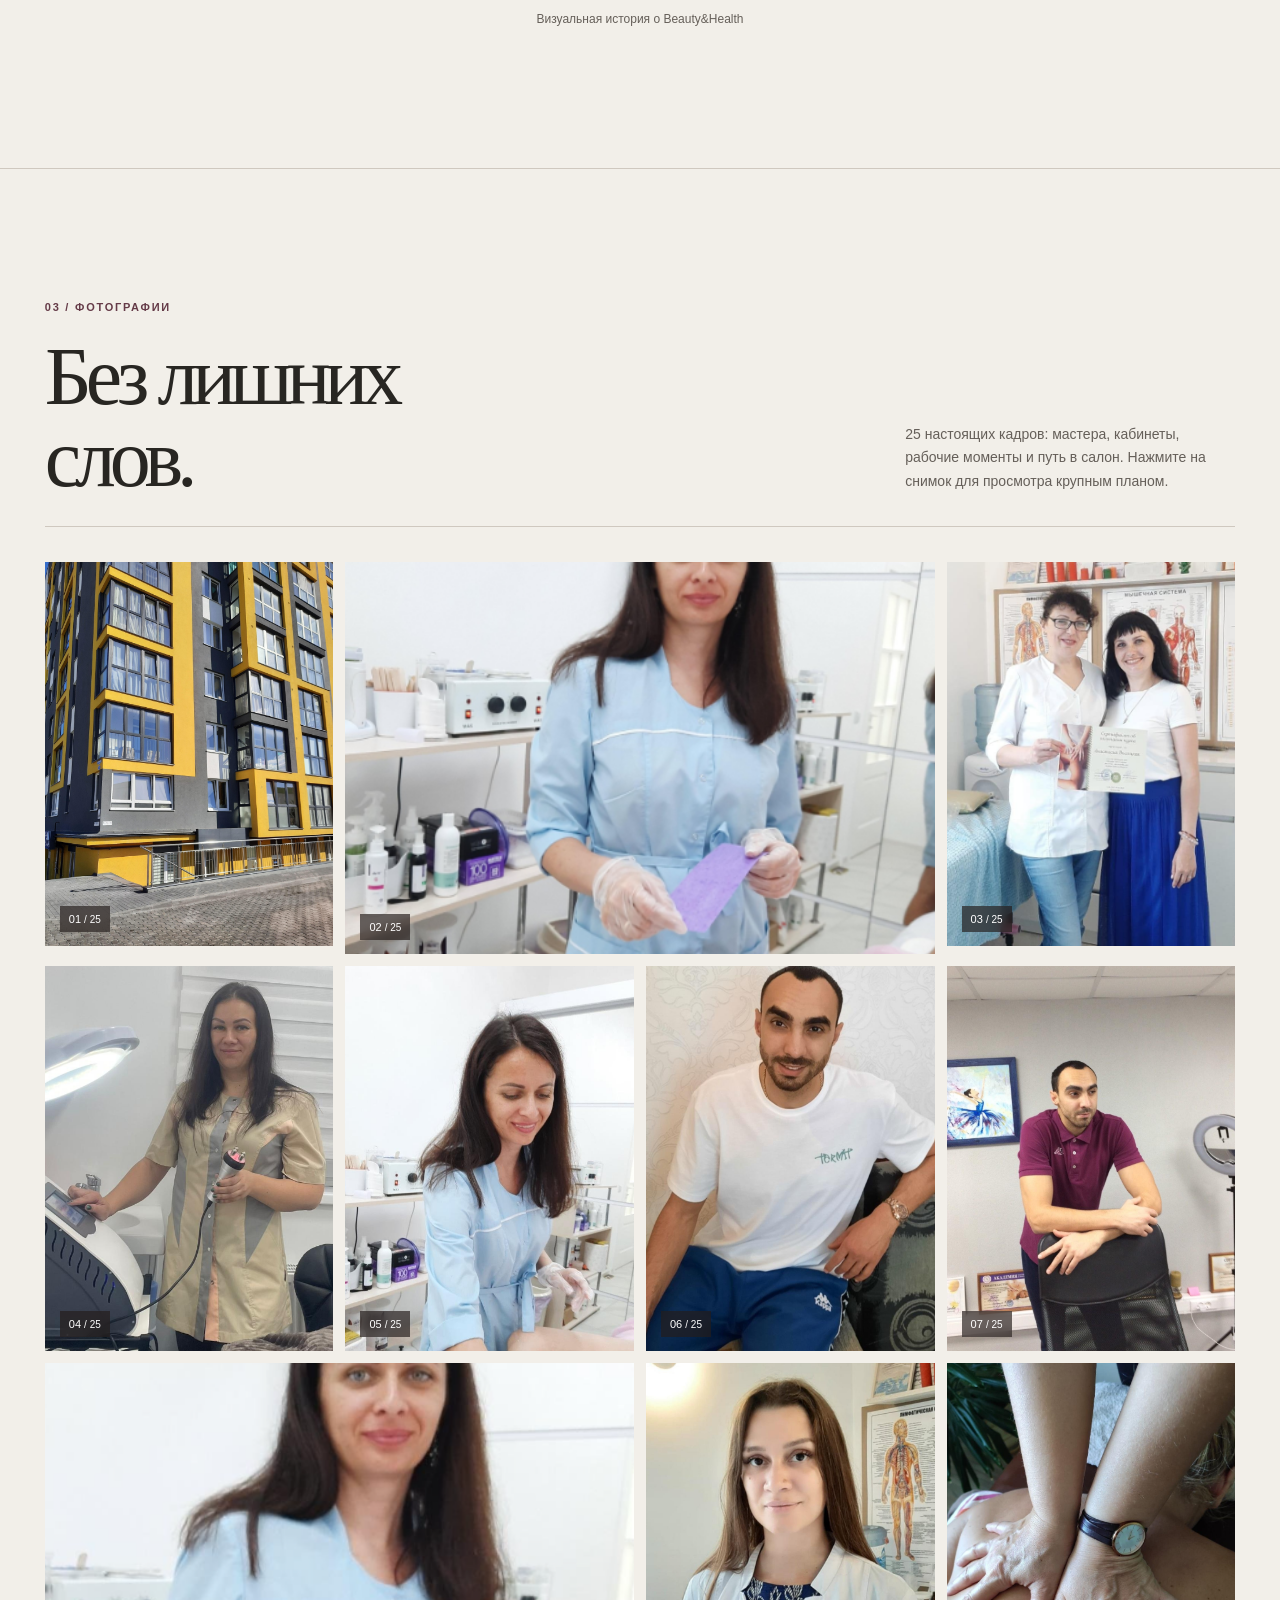
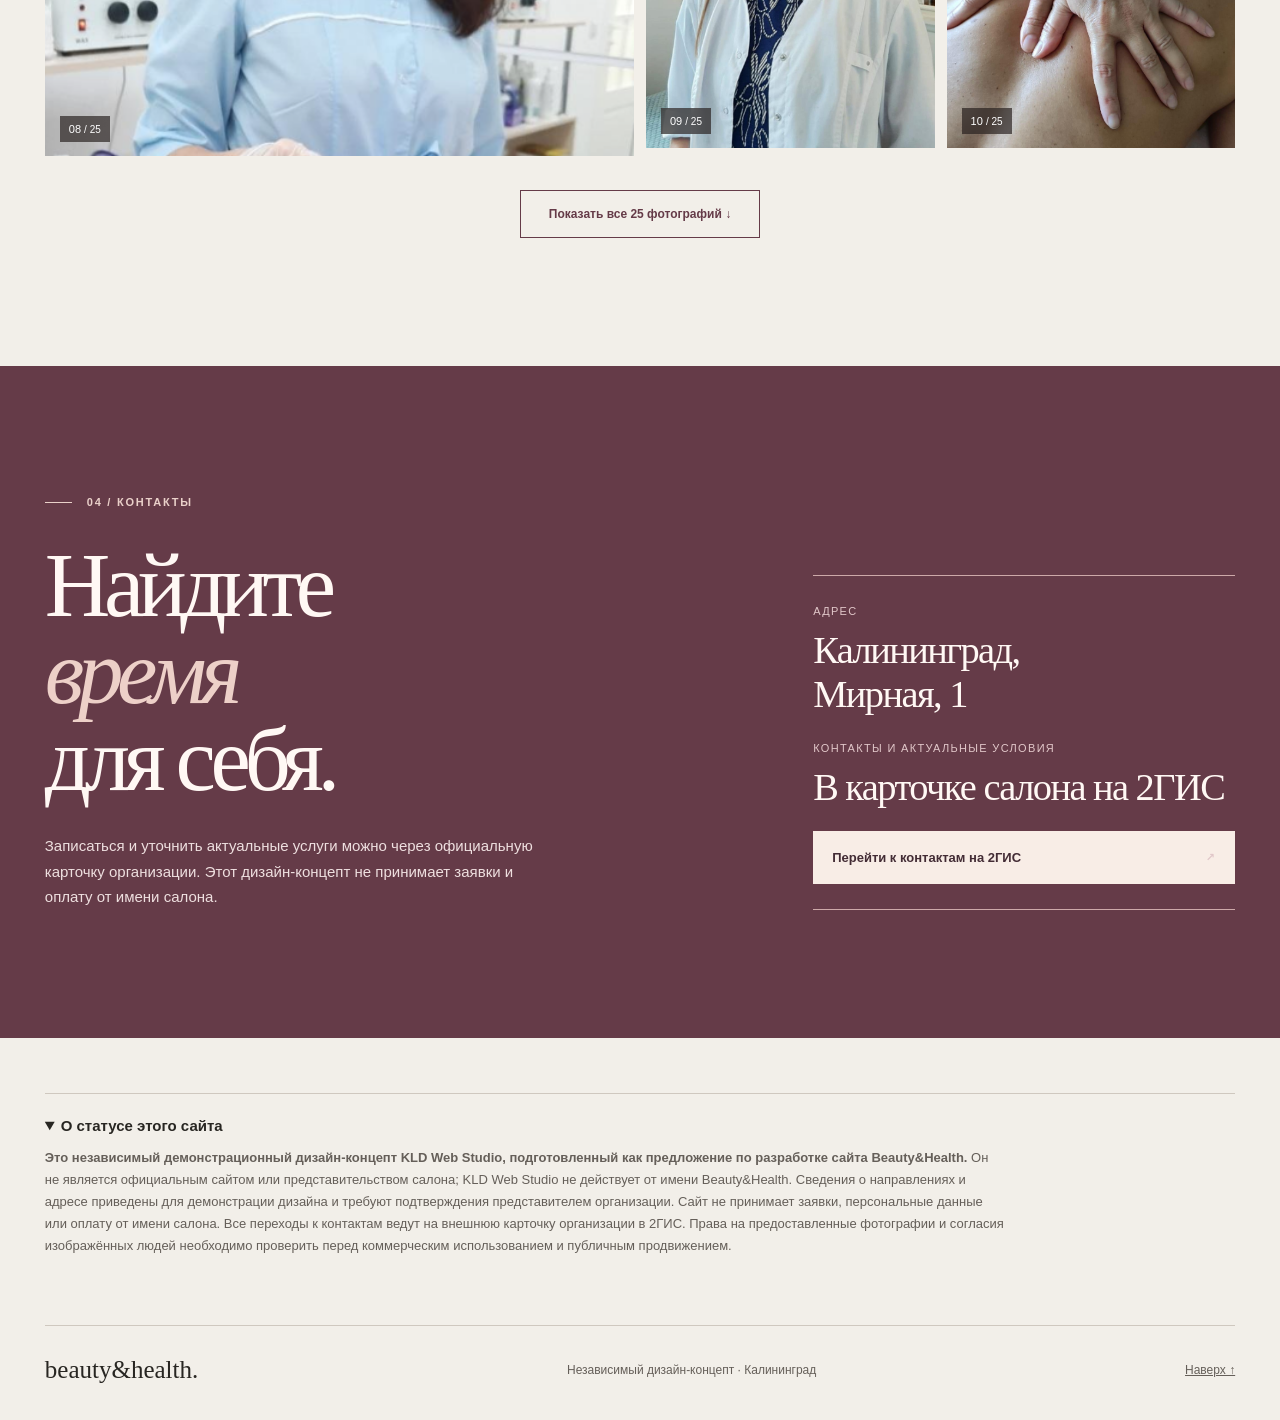
==== commit 6fff0637: "Redesign Beauty&Health as Russian editorial beauty site with refined layout and real photography" ====
--- a/demos/beauty-health-6c2e91/index.html
+++ b/demos/beauty-health-6c2e91/index.html
@@ -1,114 +1,68 @@
 <!doctype html>
-<html lang="ru"><head>
-<meta charset="utf-8"><meta name="viewport" content="width=device-width,initial-scale=1">
-<meta name="robots" content="noindex,nofollow,noarchive"><meta name="theme-color" content="#f6f1ea">
-<meta name="description" content="Beauty&Health — независимый дизайн-концепт сайта салона красоты в Калининграде: уход, атмосфера, фотографии и контакты.">
-<title>Beauty&Health — пространство заботы о себе · дизайн-концепт</title>
-<style>
-:root{--ink:#302829;--sub:#6d5c5b;--cream:#f6f1ea;--white:#fffdfa;--rose:#d29c8d;--pink:#f1dad5;--plum:#4a333d;--plum2:#30232c;--green:#d5dfd1;--line:#cfc3ba;--lime:#e5eac8;color-scheme:light;font-family:Arial,Helvetica,system-ui,sans-serif}
-*,*::before,*::after{box-sizing:border-box}html{scroll-behavior:smooth}body{margin:0;min-width:320px;background:var(--cream);color:var(--ink);overflow-x:hidden}
-button{font:inherit;cursor:pointer}a{color:inherit;text-decoration:none}img{max-width:100%;display:block}button:focus-visible,a:focus-visible{outline:3px solid #b54d53;outline-offset:4px}::selection{background:var(--rose);color:var(--ink)}
-.wrap{width:min(1380px,calc(100% - clamp(36px,6.6vw,132px)));margin-inline:auto}
-.demo{background:#4b333d;color:#fff9f3;text-align:center;font-size:11px;font-weight:750;letter-spacing:.015em;padding:10px 20px;line-height:1.45}.demo a{border-bottom:1px solid #fff5ec}
-nav{height:80px;display:flex;align-items:center;justify-content:space-between;gap:28px;border-bottom:1px solid var(--line)}
-.wordmark{font-size:clamp(19px,2vw,29px);font-weight:800;letter-spacing:-.072em;white-space:nowrap}.wordmark em{font-style:normal;color:#b47877}.links{display:flex;gap:26px;align-items:center;font-size:12px;text-transform:uppercase;letter-spacing:.12em;font-weight:750}.links a:hover{color:#9e696d}
-.book{white-space:nowrap;display:inline-flex;align-items:center;justify-content:center;gap:24px;padding:15px 22px;border:1px solid var(--ink);border-radius:100px;font-weight:800;font-size:11px;letter-spacing:.1em;text-transform:uppercase;transition:background .2s,color .2s}.book:hover{background:var(--ink);color:var(--white)}
-.hero{display:grid;grid-template-columns:1fr .86fr;min-height:610px;gap:clamp(25px,4vw,70px);align-items:center;padding-block:48px 65px}
-.kicker{display:flex;align-items:center;gap:12px;text-transform:uppercase;letter-spacing:.2em;font-size:11px;font-weight:800;color:#9d7471}.kicker:before{content:"";width:25px;height:1px;background:currentColor}
-.hero h1{font:normal clamp(5rem,8.5vw,10rem)/.88 Georgia,"Times New Roman",serif;letter-spacing:-.078em;margin:28px 0 30px}
-.hero h1 em{font-style:italic;color:#b37b7b}.hero .lead{max-width:465px;font-size:clamp(16px,1.65vw,20px);line-height:1.65;color:var(--sub);margin:0 0 29px}.primary{display:inline-flex;align-items:center;justify-content:center;gap:34px;border-radius:100px;background:var(--plum);color:#fffaf2;padding:19px 27px;font-size:12px;letter-spacing:.11em;font-weight:850;text-transform:uppercase;transition:transform .2s,background .2s}.primary:hover{transform:translateY(-2px);background:#895b64}.hero-foot{display:flex;gap:18px;align-items:center;margin-top:48px;border-top:1px solid var(--line);padding-top:16px;color:#9e8d84;font-size:10px;letter-spacing:.16em;text-transform:uppercase;font-weight:700}
-.hero-art{position:relative;min-height:520px;align-self:stretch;display:grid;align-items:stretch}
-.hero-portrait{position:absolute;inset:0 10% 0 0;width:90%;height:100%;object-fit:cover;object-position:51% 26%;border-radius:46% 46% 8px 8px;background:#dfd5cb;filter:saturate(.89)}
-.hero-sticker{position:absolute;right:0;bottom:28px;width:clamp(125px,14vw,190px);aspect-ratio:1;display:grid;place-items:center;text-align:center;border-radius:50%;background:var(--green);color:var(--plum);border:9px solid var(--cream);font-family:Georgia,serif;font-style:italic;font-size:clamp(22px,2.3vw,31px);line-height:1.03;transform:rotate(11deg)}
-.hero-caption{position:absolute;top:20%;right:-15px;writing-mode:vertical-rl;color:#9a7b79;font-size:10px;letter-spacing:.23em;text-transform:uppercase;font-weight:bold}
-.ticker{background:var(--pink);border-block:1px solid #dfc1b8;overflow:hidden;white-space:nowrap;padding:19px 0}.ticker div{width:max-content;animation:move 36s linear infinite;font-family:Georgia,serif;font-style:italic;font-size:26px;letter-spacing:-.03em}.ticker span{margin:0 33px;color:#a67779;font-style:normal}@keyframes move{to{transform:translateX(-50%)}}
-.intro{padding-block:clamp(85px,10vw,135px)}.intro-grid{display:grid;grid-template-columns:.95fr 1.05fr;gap:clamp(35px,7vw,125px);align-items:center}
-.intro-images{position:relative;padding-right:16%;padding-bottom:10%}.intro-images .main{width:100%;aspect-ratio:.84;object-fit:cover;object-position:50% 35%;border-radius:6px}.intro-images .detail{position:absolute;right:0;bottom:0;width:43%;aspect-ratio:.83;object-fit:cover;object-position:50%;border:11px solid var(--cream);border-radius:4px}
-.overline{font-weight:800;font-size:10px;letter-spacing:.22em;text-transform:uppercase;color:#b17b7b}
-h2{font:normal clamp(3.5rem,6.7vw,7.2rem)/.97 Georgia,serif;letter-spacing:-.067em;margin:24px 0}
-.intro h2 em,.section-head h2 em{font-style:italic;color:#ae7477}
-.intro p{font-size:clamp(16px,1.55vw,19px);color:var(--sub);max-width:535px;line-height:1.72}
-.intro .micro{font-size:12px;letter-spacing:.12em;text-transform:uppercase;border-top:1px solid var(--line);margin-top:42px;padding-top:20px;color:#947975;font-weight:700}
-.services{background:#e4d8d1;padding-block:clamp(76px,8vw,120px)}
-.section-head{display:flex;align-items:end;justify-content:space-between;gap:32px;margin-bottom:38px}.section-head h2{margin-bottom:0}.section-head p{max-width:345px;line-height:1.7;color:#685454;font-size:15px}
-.service-grid{display:grid;grid-template-columns:repeat(4,minmax(0,1fr));gap:14px}.service{background:#f7eee8;border-radius:7px;overflow:hidden;display:flex;flex-direction:column;min-width:0}
-.service .photo{height:clamp(180px,21vw,280px);overflow:hidden;background:#cbbab0}.service img{width:100%;height:100%;object-fit:cover;transition:transform .4s ease}.service:hover img{transform:scale(1.055)}
-.service .inner{padding:24px 22px 28px;display:flex;flex-direction:column;gap:19px;flex:1}.service small{color:#aa7974;font-size:11px;font-weight:800;letter-spacing:.17em}.service h3{font:normal clamp(1.6rem,2vw,2.5rem)/1.06 Georgia,serif;letter-spacing:-.045em;margin:0}.service p{line-height:1.6;font-size:13px;color:#6b5e5b;margin:0}.service .line{width:100%;border-top:1px solid #d7c7c0;margin-top:auto;padding-top:14px;font-size:12px;color:#9b6b68;font-weight:800}
-.story{background:var(--plum);color:#f9ece5;padding-block:clamp(76px,8vw,115px)}.story-grid{display:grid;grid-template-columns:1.05fr .95fr;gap:clamp(36px,7vw,105px);align-items:center}.story h2{font-size:clamp(3.7rem,7vw,8rem)}.story h2 em{color:#e6b6a9;font-style:italic}.story p{font-size:clamp(16px,1.4vw,19px);color:#dec9ca;line-height:1.65;max-width:450px}.story .numline{margin-top:35px;border-top:1px solid #947780;padding-top:21px;font-size:11px;letter-spacing:.16em;text-transform:uppercase}.story-visual{position:relative;aspect-ratio:.93}.story-visual img{height:100%;width:100%;object-fit:cover;object-position:center 43%;border-radius:49% 49% 4px 4px}.story-visual .badge{position:absolute;right:-13px;bottom:21px;background:#e5eac8;color:var(--plum2);padding:20px 23px;font:italic 22px Georgia,serif;transform:rotate(-7deg)}
-.gallery{padding-block:clamp(77px,8vw,125px)}.gallery h2{font-size:clamp(3.4rem,7vw,7rem)}.gallery .section-head p{color:var(--sub)}
-.photo-grid{display:grid;grid-template-columns:repeat(5,minmax(0,1fr));grid-auto-flow:dense;gap:10px}.shot{position:relative;border:0;border-radius:4px;overflow:hidden;background:#d8cbc4;padding:0;aspect-ratio:.76;min-width:0}.shot[hidden]{display:none}.shot--wide{grid-column:span 2;aspect-ratio:1.57}.shot img{height:100%;width:100%;object-fit:cover;transition:transform .4s,filter .4s}.shot:hover img,.shot:focus-visible img{transform:scale(1.045);filter:saturate(1.1)}
-.shot span{position:absolute;bottom:8px;right:8px;font-size:10px;background:#282222ba;color:#fff;padding:7px 9px;letter-spacing:.06em}.more{margin:28px auto 0;display:block;background:transparent;border:1px solid #74595b;border-radius:100px;padding:15px 27px;font-size:12px;letter-spacing:.1em;text-transform:uppercase;font-weight:800}.more:hover{background:var(--plum);color:var(--white)}
-.contact{background:#d6ddce;padding-block:clamp(75px,8vw,118px)}.contact-grid{display:grid;grid-template-columns:1fr .85fr;gap:clamp(35px,7vw,100px);align-items:center}.contact h2{font-size:clamp(3.8rem,7.1vw,7.5rem)}.contact p{font-size:clamp(15px,1.4vw,18px);line-height:1.7;max-width:490px;color:#544d4a}.location{margin-top:30px;border-top:1px solid #a9b2a4;padding-top:22px}.location strong{font-size:11px;text-transform:uppercase;letter-spacing:.13em;color:#66645a}.location address{font-style:normal;font-size:17px;line-height:1.65;margin:12px 0}.location .hours{font-size:12px;line-height:1.6;color:#6a6c64}
-.contact-visual{position:relative}.contact-visual>img{width:100%;height:min(64vw,510px);object-fit:cover;border-radius:180px 180px 4px 4px}.contact-visual .stamp{position:absolute;left:-27px;bottom:25px;background:var(--plum);color:var(--white);border-radius:50%;width:118px;height:118px;display:grid;place-items:center;text-align:center;font:italic 19px Georgia,serif;transform:rotate(-9deg)}
-.notice{background:#2e272a;color:#f5efeb;padding-block:25px}.notice-grid{display:grid;grid-template-columns:180px 1fr;gap:30px}.notice h2{font:bold 17px/1.35 Arial,sans-serif;letter-spacing:0;margin:0;color:#f0bbb3}.notice p{font-size:12px;line-height:1.7;color:#e3dad6;margin:0 0 10px}.notice p:last-child{margin-bottom:0}
-footer{background:#2e272a;border-top:1px solid #77656c;color:#d0c5c2}.foot{display:flex;gap:25px;align-items:center;justify-content:space-between;min-height:92px;padding-block:20px;font-size:11px;line-height:1.65}.foot strong{font-size:17px;letter-spacing:-.065em;color:#f3ddda}.foot a{text-decoration:underline}
-.lightbox{border:0;background:transparent;padding:0;width:min(95vw,1200px);max-height:96vh;color:white;box-shadow:0 25px 100px #0009}.lightbox::backdrop{background:#1d1319ee}.lightbox img{max-width:100%;height:min(80vh,900px);width:100%;object-fit:contain}.lightbox .viewer-controls{display:flex;justify-content:center;align-items:center;gap:18px;background:#352630;border-radius:0 0 10px 10px;padding:11px}.viewer-controls button{background:transparent;border:1px solid #ccb2b4;color:#fff;border-radius:50%;width:40px;height:40px;font-size:22px}.viewer-controls .label{font-size:12px;font-weight:750;letter-spacing:.09em}.lightbox .close{position:absolute;right:9px;top:9px;border:0;color:white;background:#3a242bd9;width:42px;height:42px;border-radius:50%;font-size:26px}
-@media(max-width:1100px){.service-grid{grid-template-columns:repeat(2,minmax(0,1fr))}.service .photo{height:270px}.photo-grid{grid-template-columns:repeat(4,minmax(0,1fr))}.hero{min-height:540px}.hero h1{font-size:clamp(4.5rem,8vw,8rem)}}
-@media(max-width:760px){nav{height:66px}.links{display:none}.wordmark{font-size:22px}.book{padding:12px 14px;gap:8px;font-size:10px}.hero{display:flex;flex-direction:column;align-items:stretch;padding-top:47px;gap:10px}.hero h1{font-size:clamp(4.25rem,12.3vw,7rem)}.hero .lead{font-size:16px}.hero-foot{margin-top:26px}.hero-art{min-height:460px}.hero-portrait{left:6%;width:87%}.hero-caption{right:0}.intro-grid,.story-grid,.contact-grid{grid-template-columns:1fr;gap:38px}.intro-images{order:2}.intro-copy{order:1}.section-head{display:block}.section-head p{max-width:570px}.story-visual{max-height:580px;aspect-ratio:1.1}.photo-grid{grid-template-columns:repeat(3,minmax(0,1fr))}.notice-grid{grid-template-columns:1fr;gap:10px}}
-@media(max-width:500px){.wrap{width:calc(100% - 34px)}.demo{font-size:10px;padding:9px 12px}.hero h1{font-size:clamp(3.5rem,13.6vw,5.4rem)}.hero-art{min-height:365px}.hero-portrait{left:0;width:93%}.hero-sticker{border-width:6px;width:112px;font-size:21px;bottom:8px}.hero-caption{display:none}.ticker{padding:15px 0}.ticker div{font-size:21px}.service-grid{gap:11px}.service .photo{height:180px}.service .inner{padding:17px;gap:12px}.service h3{font-size:25px}.service p{font-size:12px}.service .line{font-size:10px}.photo-grid{grid-template-columns:repeat(2,minmax(0,1fr));gap:7px}.shot--wide{grid-column:span 2}.section-head p{font-size:14px}.contact-visual>img{height:370px}.contact-visual .stamp{left:-7px;width:102px;height:102px;font-size:17px}.foot{flex-direction:column;align-items:flex-start;gap:8px}}
-@media(prefers-reduced-motion:reduce){html{scroll-behavior:auto}.ticker div{animation:none}.primary,.service img,.shot img{transition:none}}
-</style></head><body>
-<div class="demo" role="note">Независимый демонстрационный дизайн-концепт KLD Web Studio · не официальный сайт Beauty&Health · <a href="#notice">подробнее о статусе</a></div>
-<nav class="wrap" aria-label="Главная навигация"><a class="wordmark" href="#top">beauty<em>&</em>health.</a><div class="links"><a href="#about">О салоне</a><a href="#services">Услуги</a><a href="#photos">Фотографии</a><a href="#contacts">Контакты</a></div><a class="book" href="https://2gis.ru/kaliningrad/firm/70000001056622558" target="_blank" rel="noopener noreferrer">Контакты и запись ↗</a></nav>
-<main id="top">
-<section class="hero wrap" aria-labelledby="hero-title"><div class="hero-copy"><span class="kicker">Калининград · салон красоты</span><h1 id="hero-title">Время<br><em>быть</em><br>собой.</h1><p class="lead">Моменты заботы о себе — не роскошь, а часть жизни. Познакомьтесь с пространством Beauty&Health, его услугами и атмосферой.</p><a class="primary" href="https://2gis.ru/kaliningrad/firm/70000001056622558" target="_blank" rel="noopener noreferrer">Узнать о записи <span aria-hidden="true">↗</span></a><div class="hero-foot"><span>Уход</span><span>Красота</span><span>Внимание к себе</span></div></div>
-<div class="hero-art"><img class="hero-portrait" src="assets/bh-233504.png" alt="Мастер салона Beauty&Health в светлом кабинете" fetchpriority="high"><span class="hero-sticker" aria-hidden="true">beautiful<br>moments<br>↗</span><span class="hero-caption">BEAUTY&HEALTH · KALININGRAD</span></div></section>
-<div class="ticker" aria-hidden="true"><div>Beauty is a feeling <span>✳</span> Care is a ritual <span>✳</span> Time for yourself <span>✳</span> Beauty is a feeling <span>✳</span> Care is a ritual <span>✳</span> Time for yourself <span>✳</span></div></div>
-<section class="intro wrap" id="about"><div class="intro-grid">
-<div class="intro-images"><img class="main" src="assets/bh-233754.png" alt="Мастер проводит сеанс массажа" loading="lazy"><img class="detail" src="assets/bh-233808.png" alt="Мастер демонстрирует средства для ухода" loading="lazy"></div>
-<div class="intro-copy"><span class="overline">01 / О пространстве</span><h2>Немного<br><em>времени</em><br>для себя.</h2><p>Beauty&Health — салон красоты в Калининграде, где можно познакомиться с процедурами ухода за лицом и телом, массажем и услугами по оформлению взгляда.</p><p>Мы собрали небольшой визуальный рассказ о пространстве и мастерах — через настоящие кадры, без постановочных обещаний.</p><div class="micro">Калининград · Мирная, 1 · ЖК «Арт-квартал»</div></div>
+<html lang="ru"><head><meta charset="utf-8"><meta name="viewport" content="width=device-width,initial-scale=1"><meta name="robots" content="noindex,nofollow,noarchive"><meta name="theme-color" content="#f2efe9"><meta name="description" content="Beauty&Health — независимый дизайн-концепт салона красоты в Калининграде. Фотографии салона, направления ухода и контакты."><title>Beauty&Health — салон красоты в Калининграде · дизайн-концепт</title><style>
+:root{color-scheme:light;--paper:#f2efe9;--white:#fcfaf6;--ink:#282622;--mute:#655f59;--line:#cfc8bf;--wine:#653b48;--rose:#a56467;--dark:#302a2a;--serif:Georgia,"Times New Roman",serif;--sans:Arial,"Helvetica Neue",Helvetica,system-ui,sans-serif}
+*,*:before,*:after{box-sizing:border-box}html{scroll-behavior:smooth}body{margin:0;min-width:320px;color:var(--ink);background:var(--paper);font-family:var(--sans);-webkit-font-smoothing:antialiased}a{color:inherit;text-decoration:none}img{display:block;max-width:100%}button{font:inherit;cursor:pointer}a:focus-visible,button:focus-visible{outline:3px solid #a03e54;outline-offset:4px}::selection{background:#edc8c4;color:var(--ink)}[hidden]{display:none!important}
+.wrap{width:min(1490px,calc(100% - clamp(36px,7vw,130px)));margin-inline:auto}.label{display:inline-block;font-size:11px;letter-spacing:.16em;text-transform:uppercase;font-weight:700;line-height:1.6}.eyebrow{display:flex;align-items:center;gap:15px}.eyebrow:before{content:"";width:27px;height:1px;background:currentColor;flex-shrink:0}.line-link{display:inline-flex;align-items:center;justify-content:space-between;gap:25px;border-bottom:1px solid currentColor;font-size:14px;font-weight:700;padding:0 0 11px;transition:gap .2s}.line-link:hover{gap:34px}
+.notice-strip{background:var(--dark);color:#f6ede7;text-align:center;font-size:11px;line-height:1.6;padding:10px 20px}.notice-strip a{border-bottom:1px solid currentColor}
+.header{display:grid;grid-template-columns:1fr auto 1fr;align-items:center;gap:20px;padding:25px 0 26px;border-bottom:1px solid var(--line)}.site-logo{font-family:var(--serif);font-size:clamp(25px,2.6vw,38px);letter-spacing:-.085em;font-weight:500;white-space:nowrap}.site-logo b{color:var(--wine);font-weight:400}.header-note{justify-self:center;color:var(--mute);font-size:10px;letter-spacing:.15em;text-transform:uppercase;white-space:nowrap}.header-actions{display:flex;align-items:center;justify-content:flex-end;gap:clamp(12px,2vw,33px)}.header-actions>a:not(.header-cta){font-size:12px}.header-cta,.filled{display:inline-flex;align-items:center;justify-content:space-between;gap:28px;background:var(--wine);color:var(--white);padding:16px 19px;font-size:12px;font-weight:700;transition:background .2s}.header-cta:hover,.filled:hover{background:#422936}
+.hero{display:grid;grid-template-columns:minmax(0,.89fr) minmax(0,1.11fr);min-height:min(770px,80vw);border-bottom:1px solid var(--line)}.hero-left{display:flex;flex-direction:column;padding:clamp(55px,7.3vw,108px) clamp(25px,4vw,72px) 32px 0;min-width:0}.hero-kicker{color:var(--wine);margin-bottom:clamp(35px,5vw,75px)}.hero h1{font-family:var(--serif);font-size:clamp(58px,7.8vw,124px);letter-spacing:-.085em;font-weight:400;line-height:.94;margin:0 0 clamp(25px,4vw,60px);max-width:810px}.hero h1 em{display:block;font-weight:400;color:var(--wine);padding-left:clamp(17px,4.3vw,70px)}.hero-description{font-size:clamp(14px,1.35vw,18px);line-height:1.65;max-width:405px;color:var(--mute);margin:0 0 33px}.hero-button{align-self:flex-start;min-width:min(295px,100%)}.hero-bottom{display:flex;align-items:flex-end;justify-content:space-between;gap:20px;margin-top:auto;padding-top:70px;color:var(--mute);font-size:11px;line-height:1.5}.hero-bottom b{font-family:var(--serif);font-style:italic;font-weight:400;font-size:22px;color:var(--ink)}.hero-image{position:relative;min-width:0;min-height:630px;overflow:hidden;background:#c8c3bb}.hero-image>img{width:100%;height:100%;object-fit:cover;object-position:center 33%;position:absolute;inset:0}.hero-image:after{content:"";inset:38% 0 0;position:absolute;background:linear-gradient(transparent,#1a151a75);pointer-events:none}.image-caption{position:absolute;bottom:30px;left:34px;right:34px;z-index:1;display:flex;justify-content:space-between;gap:20px;color:white;font-size:11px;letter-spacing:.08em;line-height:1.5}.image-caption span:last-child{font-family:var(--serif);font-style:italic;font-size:19px;letter-spacing:0}
+.statement{display:grid;grid-template-columns:1fr 2.4fr;gap:30px;padding:clamp(80px,11vw,170px) 0 clamp(100px,11vw,165px);align-items:start}.statement .label{color:var(--wine);padding-top:13px}.statement h2{font-family:var(--serif);font-size:clamp(39px,5.4vw,86px);font-weight:400;letter-spacing:-.065em;line-height:1.09;max-width:1080px;margin:0}.statement h2 em{color:var(--wine);font-weight:400}.statement .desc{grid-column:2;max-width:550px;margin:5px 0 0;line-height:1.75;color:var(--mute);font-size:14px}
+.visual-story{background:#2d292a;color:#f7f1ed}.story-grid{display:grid;grid-template-columns:1.05fr .95fr;min-height:650px}.story-photo{position:relative;min-height:650px}.story-photo img{position:absolute;inset:0;width:100%;height:100%;object-fit:cover;object-position:center 43%}.story-copy{display:flex;flex-direction:column;align-items:flex-start;justify-content:center;padding:clamp(60px,9vw,130px) clamp(35px,7vw,115px)}.story-copy .label{color:#d7b3b4}.story-copy h2{font:400 clamp(52px,6vw,92px)/1.02 var(--serif);letter-spacing:-.065em;margin:55px 0 30px}.story-copy h2 em{color:#d8b7b4;font-weight:400}.story-copy p{line-height:1.75;font-size:15px;max-width:385px;color:#dbd3d0;margin:0 0 40px}.story-copy .line-link{color:#f7f1ed}
+.section-top{display:flex;justify-content:space-between;gap:30px;align-items:end;padding:0 0 27px;border-bottom:1px solid var(--line)}.section-top h2{font:400 clamp(50px,6.4vw,96px)/.99 var(--serif);letter-spacing:-.075em;margin:20px 0 0}.section-top .label{color:var(--wine)}.section-top p{max-width:330px;font-size:14px;line-height:1.65;color:var(--mute);margin:0 0 6px}
+.services{padding:clamp(90px,11vw,160px) 0}.service-grid{display:grid;grid-template-columns:1fr 1fr;column-gap:clamp(22px,4vw,65px);row-gap:65px;margin-top:42px}.service{min-width:0}.service:nth-child(even){padding-top:clamp(35px,7vw,110px)}.service-photo{aspect-ratio:1.25;overflow:hidden;background:#d7cfca}.service-photo img{width:100%;height:100%;object-fit:cover;transition:transform .55s}.service:hover .service-photo img{transform:scale(1.035)}.service-content{display:grid;grid-template-columns:55px 1fr;gap:0 15px;align-items:start;border-bottom:1px solid var(--line);padding:22px 0 25px}.service-number{font-size:11px;color:var(--wine);margin-top:11px}.service-content h3{font:400 clamp(32px,3.5vw,53px)/1.04 var(--serif);letter-spacing:-.055em;margin:0}.service-content p{grid-column:2;font-size:13px;line-height:1.65;color:var(--mute);margin:12px 0 15px;max-width:430px}.service-content a{grid-column:2;justify-self:start;font-size:12px;font-weight:700;border-bottom:1px solid var(--wine);padding-bottom:6px}
+.quote{padding:clamp(80px,11vw,155px) 0;border-top:1px solid var(--line);border-bottom:1px solid var(--line);text-align:center}.quote .label{color:var(--wine)}.quote p{font:400 clamp(40px,6.2vw,100px)/1.05 var(--serif);letter-spacing:-.065em;max-width:1150px;margin:33px auto 22px}.quote p em{color:var(--wine)}.quote small{font-size:12px;color:var(--mute)}
+.gallery{padding:clamp(90px,10vw,150px) 0}.gallery-grid{display:grid;grid-template-columns:repeat(4,minmax(0,1fr));gap:12px;margin-top:35px}.gallery-tile{position:relative;border:0;padding:0;overflow:hidden;aspect-ratio:3/4;background:#d4c8bf;text-align:left;min-width:0}.gallery-tile--wide{grid-column:span 2;aspect-ratio:1.5}.gallery-tile img{width:100%;height:100%;object-fit:cover;transition:transform .4s,filter .3s}.gallery-tile:hover img{transform:scale(1.045);filter:brightness(.87)}.gallery-tile span{position:absolute;left:15px;bottom:14px;color:#fff;background:#251d1caa;backdrop-filter:blur(5px);padding:7px 9px;font-size:11px}.gallery-tile small{font-size:10px}.more{display:block;margin:34px auto 0;border:1px solid var(--wine);background:transparent;color:var(--wine);padding:16px 28px;font-weight:700;font-size:12px}.more:hover{background:var(--wine);color:#fff}
+.contact{background:var(--wine);color:#fff8f4}.contact-inner{display:grid;grid-template-columns:1.25fr .75fr;gap:65px;padding:clamp(75px,10vw,145px) 0}.contact .label{color:#ead1ca}.contact h2{font:400 clamp(54px,7.1vw,115px)/.96 var(--serif);letter-spacing:-.07em;margin:30px 0}.contact h2 em{color:#edd0c8}.contact p{font-size:15px;line-height:1.7;max-width:490px;color:#eedfdf;margin:0}.contact-card{align-self:end;border-top:1px solid #cda9a9;border-bottom:1px solid #cda9a9;padding:25px 0;display:grid;gap:22px}.contact-card span{font-size:11px;letter-spacing:.12em;color:#e1c7c9;text-transform:uppercase}.contact-card strong{display:block;font:400 clamp(25px,3vw,44px) var(--serif);letter-spacing:-.04em;margin-top:9px}.contact-card a{display:flex;align-items:center;justify-content:space-between;background:#f8ede6;color:#432c35;padding:19px;font-size:13px;font-weight:700}.contact-card a:hover{background:white}
+.legal{padding:55px 0;border-bottom:1px solid var(--line)}.legal details{border-top:1px solid var(--line);padding-top:23px}.legal summary{cursor:pointer;font-size:15px;font-weight:700}.legal p{max-width:960px;color:var(--mute);line-height:1.7;font-size:13px}.footer{display:flex;align-items:center;justify-content:space-between;gap:18px;flex-wrap:wrap;padding:30px 0 36px;font-size:12px;color:var(--mute)}.footer b{color:var(--ink);font:400 25px var(--serif)}.footer a{text-decoration:underline}
+.lightbox{inset:0;width:100vw;max-width:none;height:100dvh;max-height:none;border:0;padding:68px 14px 75px;background:#171615ed;color:white}.lightbox::backdrop{background:#101010ed}.lightbox figure{margin:0;display:flex;align-items:center;justify-content:center;height:100%;min-width:0}.lightbox img{width:auto;height:auto;max-height:100%;max-width:100%;object-fit:contain}.close,.gallery-arrow{position:absolute;z-index:2;border:1px solid #ffffff80;background:#2229;color:#fff;display:grid;place-items:center}.close{top:15px;right:20px;width:45px;height:45px;font-size:31px}.gallery-arrow{top:50%;transform:translateY(-50%);width:44px;height:60px;font-size:30px}.gallery-arrow.prev{left:9px}.gallery-arrow.next{right:9px}.dialog-info{position:absolute;bottom:25px;left:24px;right:24px;display:flex;justify-content:space-between;gap:15px;color:#f8ebe8;font-size:12px}
+@media(max-width:1050px){.header{grid-template-columns:1fr auto}.header-note{display:none}.hero{min-height:660px}.hero-image{min-height:610px}.hero h1{font-size:clamp(61px,8vw,100px)}.hero-left{padding-right:25px}.hero-bottom{padding-top:30px}.story-grid,.story-photo{min-height:540px}.story-copy{padding:55px 45px}.story-copy h2{margin:32px 0}.gallery-grid{grid-template-columns:repeat(3,minmax(0,1fr))}}
+@media(max-width:750px){.header{padding:18px 0}.header-actions>a:not(.header-cta){display:none}.header-cta{padding:13px;font-size:11px;gap:12px}.site-logo{font-size:29px}.hero{display:flex;flex-direction:column;min-height:0}.hero-left{padding:50px 0 31px}.hero-kicker{margin-bottom:25px}.hero h1{font-size:clamp(62px,11.5vw,90px);margin-bottom:26px}.hero h1 em{padding-left:24px}.hero-description{font-size:15px}.hero-bottom{padding-top:45px}.hero-image{min-height:0;height:min(115vw,630px)}.image-caption{left:20px;right:20px;bottom:20px}.statement{grid-template-columns:1fr;gap:18px;padding:78px 0 85px}.statement .desc{grid-column:1}.statement h2{font-size:clamp(44px,8.5vw,70px)}.story-grid{grid-template-columns:1fr}.story-photo{min-height:0;height:96vw;max-height:590px}.story-copy{padding:70px 0 85px}.story-copy h2{font-size:clamp(55px,10vw,85px)}.services{padding:75px 0}.section-top{display:block}.section-top p{margin-top:20px}.service-grid{gap:40px 18px}.service:nth-child(even){padding-top:50px}.service-content{display:block}.service-number{display:block;margin:0 0 12px}.service-content h3{font-size:clamp(29px,5vw,45px)}.service-content p{font-size:12px}.quote{padding:80px 0}.gallery{padding:80px 0}.gallery-grid{grid-template-columns:repeat(2,minmax(0,1fr))}.gallery-tile--wide{grid-column:span 2}.contact-inner{grid-template-columns:1fr;gap:35px}.contact h2{font-size:clamp(62px,10.5vw,95px)}}
+@media(max-width:460px){.wrap{width:calc(100% - 38px)}.notice-strip{font-size:10px}.site-logo{font-size:26px}.header-cta{padding:12px 10px;font-size:10px}.hero-left{padding-top:44px}.hero h1{font-size:clamp(57px,13.4vw,68px)}.hero-bottom b{font-size:18px}.hero-image{height:118vw}.image-caption span:last-child{font-size:16px}.section-top h2{font-size:58px}.service-grid{grid-template-columns:1fr;gap:37px}.service:nth-child(even){padding-top:0}.service-photo{aspect-ratio:1.38}.service-content h3{font-size:42px}.gallery-grid{gap:8px}.gallery-tile span{left:7px;bottom:7px;padding:5px 7px}.contact h2{font-size:58px}.footer{align-items:start;flex-direction:column}.dialog-info{font-size:11px}.gallery-arrow{height:48px;width:35px}}
+@media(prefers-reduced-motion:reduce){html{scroll-behavior:auto}*,*:before,*:after{transition-duration:.01ms!important;animation-duration:.01ms!important}}
+</style></head>
+<body id="top"><div class="notice-strip" role="note">Независимый демонстрационный дизайн-концепт KLD Web Studio · неофициальный сайт Beauty&Health · <a href="#notice">О статусе сайта</a></div>
+<header class="header wrap"><a href="#top" class="site-logo" aria-label="Beauty&Health — наверх">beauty<b>&</b>health.</a><span class="header-note">Салон красоты · Калининград</span><nav class="header-actions" aria-label="Разделы сайта"><a href="#about">О салоне</a><a href="#services">Услуги</a><a href="#gallery">Фотографии</a><a class="header-cta" href="https://2gis.ru/kaliningrad/firm/70000001056622558" target="_blank" rel="noopener noreferrer" aria-label="Контакты салона на 2ГИС, откроется новая вкладка">Контакты <span aria-hidden="true">↗</span></a></nav></header>
+<main>
+<section class="hero wrap" aria-labelledby="heading"><div class="hero-left"><span class="label eyebrow hero-kicker">Калининград · пространство красоты</span><h1 id="heading">Красота<br>в моменте.<em>Забота<br>о себе.</em></h1><p class="hero-description">Знакомство с Beauty&Health через людей, пространство и настоящие фотографии. Найдите своё направление ухода и уточните детали напрямую у салона.</p><a class="filled hero-button" href="https://2gis.ru/kaliningrad/firm/70000001056622558" target="_blank" rel="noopener noreferrer">Связаться с салоном <span aria-hidden="true">↗</span></a><div class="hero-bottom"><span>Салон красоты<br>Мирная, 1 · Калининград</span><b>Место для себя.</b></div></div><div class="hero-image"><img src="assets/bh-233504.png" alt="Мастер Beauty&Health в светлом кабинете салона" fetchpriority="high"><div class="image-caption"><span>BEAUTY&HEALTH<br>НЕЗАВИСИМЫЙ ДИЗАЙН-КОНЦЕПТ</span><span>Время для себя</span></div></div></section>
+<section class="statement wrap" id="about"><span class="label">01 / О салоне</span><h2>Иногда всё, что нужно, — <em>выделить время себе.</em></h2><p class="desc">В Beauty&Health можно познакомиться с направлениями ухода за лицом и телом, массажем, услугами для ресниц и бровей. Здесь мы показываем атмосферу салона через переданные для концепта фотографии, а условия процедур предлагаем уточнять непосредственно у специалистов.</p></section>
+<section class="visual-story" aria-label="Атмосфера салона"><div class="story-grid"><div class="story-photo"><img src="assets/bh-233754.png" alt="Мастер проводит массаж в кабинете" loading="lazy"></div><div class="story-copy"><span class="label eyebrow">Пространство Beauty&Health</span><h2>Тишина.<br>Внимание.<br><em>Ваше время.</em></h2><p>Уход начинается с возможности остановиться. Рассмотрите кабинеты, рабочие моменты и лица салона в нашей фотогалерее.</p><a class="line-link" href="#gallery">Посмотреть фотографии <span aria-hidden="true">↗</span></a></div></div></section>
+<section class="services wrap" id="services"><div class="section-top"><div><span class="label">02 / Направления</span><h2>Выберите<br>своё.</h2></div><p>Общие направления указаны по открытой карточке организации. Актуальные процедуры, стоимость и возможные ограничения уточняйте непосредственно в салоне.</p></div><div class="service-grid">
+<article class="service"><div class="service-photo"><img src="assets/bh-233554.png" alt="Массаж спины" loading="lazy"></div><div class="service-content"><span class="service-number">01 /</span><h3>Массаж</h3><p>Время для отдыха и внимания к телесному комфорту.</p><a href="https://2gis.ru/kaliningrad/firm/70000001056622558" target="_blank" rel="noopener noreferrer">Уточнить виды и время ↗</a></div></article>
+<article class="service"><div class="service-photo"><img src="assets/bh-233714.png" alt="Процедура ухода за кожей" loading="lazy"></div><div class="service-content"><span class="service-number">02 /</span><h3>Уход за кожей</h3><p>Уходовые процедуры: подробности и подходящие варианты можно обсудить со специалистом.</p><a href="https://2gis.ru/kaliningrad/firm/70000001056622558" target="_blank" rel="noopener noreferrer">Уточнить процедуры ↗</a></div></article>
+<article class="service"><div class="service-photo"><img src="assets/bh-233723.png" alt="Мастер работает с ресницами" loading="lazy"></div><div class="service-content"><span class="service-number">03 /</span><h3>Ресницы и брови</h3><p>Внимание к деталям и оформлению взгляда.</p><a href="https://2gis.ru/kaliningrad/firm/70000001056622558" target="_blank" rel="noopener noreferrer">Уточнить услуги ↗</a></div></article>
+<article class="service"><div class="service-photo"><img src="assets/bh-233733.png" alt="Процедура ухода за телом" loading="lazy"></div><div class="service-content"><span class="service-number">04 /</span><h3>Уход за телом</h3><p>Познакомьтесь с направлениями ухода и уточните доступные процедуры.</p><a href="https://2gis.ru/kaliningrad/firm/70000001056622558" target="_blank" rel="noopener noreferrer">Уточнить направления ↗</a></div></article>
 </div></section>
-<section class="services" id="services"><div class="wrap"><div class="section-head"><div><span class="overline">02 / Направления</span><h2>Забота<br>в деталях.</h2></div><p>Направления представлены по открытой карточке салона. Состав процедур, противопоказания, стоимость и запись уточняйте непосредственно у специалистов.</p></div>
-<div class="service-grid">
-<article class="service"><div class="photo"><img src="assets/bh-233554.png" alt="Массаж спины в салоне" loading="lazy"></div><div class="inner"><small>01 /</small><h3>Массаж</h3><p>Возможность выделить время для отдыха и телесного комфорта.</p><div class="line">Уточнить виды и время ↗</div></div></article>
-<article class="service"><div class="photo"><img src="assets/bh-233714.png" alt="Процедура ухода за кожей" loading="lazy"></div><div class="inner"><small>02 /</small><h3>Уход за кожей</h3><p>Косметологический уход и индивидуальное обсуждение подходящих процедур.</p><div class="line">Уточнить процедуры ↗</div></div></article>
-<article class="service"><div class="photo"><img src="assets/bh-233723.png" alt="Работа мастера с ресницами" loading="lazy"></div><div class="inner"><small>03 /</small><h3>Ресницы и брови</h3><p>Акцент на деталях, которые делают образ более выразительным.</p><div class="line">Уточнить услуги ↗</div></div></article>
-<article class="service"><div class="photo"><img src="assets/bh-233733.png" alt="Уходовая процедура для тела" loading="lazy"></div><div class="inner"><small>04 /</small><h3>Уход за телом</h3><p>Познакомьтесь с возможностями салона и выберите своё время для себя.</p><div class="line">Уточнить виды ухода ↗</div></div></article>
-</div></div></section>
-<section class="story"><div class="wrap story-grid"><div><span class="overline" style="color:#e3b4a9">03 / Атмосфера</span><h2>Красота<br>начинается<br><em>с заботы.</em></h2><p>Иногда достаточно немного времени для себя. Светлые кабинеты, знакомство с мастерами, спокойный темп и внимание к деталям — посмотрите на пространство изнутри.</p><a class="primary" style="background:#efd9d0;color:#3b2932" href="#photos">Посмотреть фотографии ↘</a><div class="numline">Beauty&Health / Калининград</div></div><div class="story-visual"><img src="assets/bh-233746.png" alt="Светлый кабинет для процедур в Beauty&Health" loading="lazy"><span class="badge">Your time<br>to shine ✳</span></div></div></section>
-<section class="gallery wrap" id="photos"><div class="section-head"><div><span class="overline">04 / Настоящие кадры</span><h2>История<br><em>в кадрах.</em></h2></div><p>Рабочие моменты, мастера, кабинеты и путь в салон. Нажмите на снимок для полноэкранного просмотра.</p></div><div class="photo-grid">
-<button class="shot" type="button" data-photo="0" aria-label="Открыть фото 1"><img src="assets/bh-233347.png" alt="Здание жилого комплекса, где расположен салон" loading="lazy" decoding="async"><span>01 / 25</span></button>
-<button class="shot shot--wide" type="button" data-photo="1" aria-label="Открыть фото 2"><img src="assets/bh-233406.png" alt="Мастер в рабочем кабинете во время процедуры" loading="lazy" decoding="async"><span>02 / 25</span></button>
-<button class="shot" type="button" data-photo="2" aria-label="Открыть фото 3"><img src="assets/bh-233415.png" alt="Фото специалистов в светлом кабинете" loading="lazy" decoding="async"><span>03 / 25</span></button>
-<button class="shot" type="button" data-photo="3" aria-label="Открыть фото 4"><img src="assets/bh-233424.png" alt="Мастер рядом с профессиональным оборудованием" loading="lazy" decoding="async"><span>04 / 25</span></button>
-<button class="shot" type="button" data-photo="4" aria-label="Открыть фото 5"><img src="assets/bh-233438.png" alt="Мастер за работой в кабинете" loading="lazy" decoding="async"><span>05 / 25</span></button>
-<button class="shot" type="button" data-photo="5" aria-label="Открыть фото 6"><img src="assets/bh-233446.png" alt="Специалист салона" loading="lazy" decoding="async"><span>06 / 25</span></button>
-<button class="shot" type="button" data-photo="6" aria-label="Открыть фото 7"><img src="assets/bh-233456.png" alt="Мастер массажа в кабинете" loading="lazy" decoding="async"><span>07 / 25</span></button>
-<button class="shot shot--wide" type="button" data-photo="7" aria-label="Открыть фото 8"><img src="assets/bh-233504.png" alt="Специалист в рабочей форме в светлом кабинете" loading="lazy" decoding="async"><span>08 / 25</span></button>
-<button class="shot" type="button" data-photo="8" aria-label="Открыть фото 9"><img src="assets/bh-233517.png" alt="Специалист студии красоты" loading="lazy" decoding="async"><span>09 / 25</span></button>
-<button class="shot" type="button" data-photo="9" aria-label="Открыть фото 10"><img src="assets/bh-233525.png" alt="Сеанс массажа, крупный план рук" loading="lazy" decoding="async"><span>10 / 25</span></button>
-<button class="shot" type="button" data-photo="10" hidden aria-label="Открыть фото 11"><img src="assets/bh-233536.png" alt="Вход в салон Beauty&Health" loading="lazy" decoding="async"><span>11 / 25</span></button>
-<button class="shot" type="button" data-photo="11" hidden aria-label="Открыть фото 12"><img src="assets/bh-233545.png" alt="Массаж в кабинете салона" loading="lazy" decoding="async"><span>12 / 25</span></button>
-<button class="shot shot--wide" type="button" data-photo="12" hidden aria-label="Открыть фото 13"><img src="assets/bh-233554.png" alt="Массаж спины" loading="lazy" decoding="async"><span>13 / 25</span></button>
-<button class="shot" type="button" data-photo="13" hidden aria-label="Открыть фото 14"><img src="assets/bh-233601.png" alt="Специалист во время подготовки процедуры" loading="lazy" decoding="async"><span>14 / 25</span></button>
-<button class="shot" type="button" data-photo="14" hidden aria-label="Открыть фото 15"><img src="assets/bh-233611.png" alt="Мастер студии в светлом кабинете" loading="lazy" decoding="async"><span>15 / 25</span></button>
-<button class="shot" type="button" data-photo="15" hidden aria-label="Открыть фото 16"><img src="assets/bh-233623.png" alt="Мастер у полки с косметикой" loading="lazy" decoding="async"><span>16 / 25</span></button>
-<button class="shot" type="button" data-photo="16" hidden aria-label="Открыть фото 17"><img src="assets/bh-233637.png" alt="Специалист косметологического кабинета" loading="lazy" decoding="async"><span>17 / 25</span></button>
-<button class="shot" type="button" data-photo="17" hidden aria-label="Открыть фото 18"><img src="assets/bh-233650.png" alt="Мастер студии красоты" loading="lazy" decoding="async"><span>18 / 25</span></button>
-<button class="shot" type="button" data-photo="18" hidden aria-label="Открыть фото 19"><img src="assets/bh-233714.png" alt="Уходовая процедура" loading="lazy" decoding="async"><span>19 / 25</span></button>
-<button class="shot" type="button" data-photo="19" hidden aria-label="Открыть фото 20"><img src="assets/bh-233723.png" alt="Процедура по уходу за ресницами" loading="lazy" decoding="async"><span>20 / 25</span></button>
-<button class="shot shot--wide" type="button" data-photo="20" hidden aria-label="Открыть фото 21"><img src="assets/bh-233733.png" alt="Фото процедуры ухода за телом" loading="lazy" decoding="async"><span>21 / 25</span></button>
-<button class="shot" type="button" data-photo="21" hidden aria-label="Открыть фото 22"><img src="assets/bh-233746.png" alt="Светлый процедурный кабинет" loading="lazy" decoding="async"><span>22 / 25</span></button>
-<button class="shot" type="button" data-photo="22" hidden aria-label="Открыть фото 23"><img src="assets/bh-233754.png" alt="Мастер проводит массаж" loading="lazy" decoding="async"><span>23 / 25</span></button>
-<button class="shot" type="button" data-photo="23" hidden aria-label="Открыть фото 24"><img src="assets/bh-233808.png" alt="Мастер демонстрирует уходовые средства" loading="lazy" decoding="async"><span>24 / 25</span></button>
-<button class="shot" type="button" data-photo="24" hidden aria-label="Открыть фото 25"><img src="assets/bh-233831.png" alt="Фасад здания рядом с салоном" loading="lazy" decoding="async"><span>25 / 25</span></button>
-</div><button class="more" id="morePhotos" type="button" aria-expanded="false">Показать все 25 фотографий ↓</button></section>
-<section class="contact" id="contacts"><div class="wrap contact-grid"><div><span class="overline">05 / Найти нас</span><h2>До встречи<br>в Beauty<br><em>& Health.</em></h2><p>Выберите удобную процедуру и уточните свободное время непосредственно в карточке организации. Здесь нет формы сбора заявок от имени салона.</p><a class="primary" href="https://2gis.ru/kaliningrad/firm/70000001056622558" target="_blank" rel="noopener noreferrer">Контакты и запись в 2ГИС ↗</a><div class="location"><strong>Адрес салона</strong><address>Калининград, ул. Мирная, 1<br>ЖК «Арт-квартал», цокольный этаж</address><div class="hours">В открытой карточке указан график 09:00–20:00 ежедневно.<br>Перед посещением уточните время и доступность процедур у салона.</div></div></div><div class="contact-visual"><img src="assets/bh-233536.png" alt="Вход в Beauty&Health" loading="lazy"><span class="stamp">see you<br>soon ♡</span></div></div></section>
+<section class="quote" aria-label="Идея салона"><div class="wrap"><span class="label">Пауза для себя</span><p>Красота — в деталях.<br><em>Время — в ваших руках.</em></p><small>Визуальная история о Beauty&Health</small></div></section>
+<section class="gallery wrap" id="gallery"><div class="section-top"><div><span class="label">03 / Фотографии</span><h2>Без лишних<br>слов.</h2></div><p>25 настоящих кадров: мастера, кабинеты, рабочие моменты и путь в салон. Нажмите на снимок для просмотра крупным планом.</p></div><div class="gallery-grid"><button class="gallery-tile" type="button" data-photo="0" aria-label="Открыть фото 1"><img src="assets/bh-233347.png" alt="Здание жилого комплекса, где расположен салон" loading="lazy" decoding="async"><span>01 <small>/ 25</small></span></button>
+<button class="gallery-tile gallery-tile--wide" type="button" data-photo="1" aria-label="Открыть фото 2"><img src="assets/bh-233406.png" alt="Мастер в рабочем кабинете во время процедуры" loading="lazy" decoding="async"><span>02 <small>/ 25</small></span></button>
+<button class="gallery-tile" type="button" data-photo="2" aria-label="Открыть фото 3"><img src="assets/bh-233415.png" alt="Фото специалистов в светлом кабинете" loading="lazy" decoding="async"><span>03 <small>/ 25</small></span></button>
+<button class="gallery-tile" type="button" data-photo="3" aria-label="Открыть фото 4"><img src="assets/bh-233424.png" alt="Мастер рядом с профессиональным оборудованием" loading="lazy" decoding="async"><span>04 <small>/ 25</small></span></button>
+<button class="gallery-tile" type="button" data-photo="4" aria-label="Открыть фото 5"><img src="assets/bh-233438.png" alt="Мастер за работой в кабинете" loading="lazy" decoding="async"><span>05 <small>/ 25</small></span></button>
+<button class="gallery-tile" type="button" data-photo="5" aria-label="Открыть фото 6"><img src="assets/bh-233446.png" alt="Специалист салона" loading="lazy" decoding="async"><span>06 <small>/ 25</small></span></button>
+<button class="gallery-tile" type="button" data-photo="6" aria-label="Открыть фото 7"><img src="assets/bh-233456.png" alt="Мастер массажа в кабинете" loading="lazy" decoding="async"><span>07 <small>/ 25</small></span></button>
+<button class="gallery-tile gallery-tile--wide" type="button" data-photo="7" aria-label="Открыть фото 8"><img src="assets/bh-233504.png" alt="Специалист в рабочей форме в светлом кабинете" loading="lazy" decoding="async"><span>08 <small>/ 25</small></span></button>
+<button class="gallery-tile" type="button" data-photo="8" aria-label="Открыть фото 9"><img src="assets/bh-233517.png" alt="Специалист студии красоты" loading="lazy" decoding="async"><span>09 <small>/ 25</small></span></button>
+<button class="gallery-tile" type="button" data-photo="9" aria-label="Открыть фото 10"><img src="assets/bh-233525.png" alt="Сеанс массажа, крупный план рук" loading="lazy" decoding="async"><span>10 <small>/ 25</small></span></button>
+<button class="gallery-tile" type="button" data-photo="10" hidden aria-label="Открыть фото 11"><img src="assets/bh-233536.png" alt="Вход в салон Beauty&Health" loading="lazy" decoding="async"><span>11 <small>/ 25</small></span></button>
+<button class="gallery-tile" type="button" data-photo="11" hidden aria-label="Открыть фото 12"><img src="assets/bh-233545.png" alt="Массаж в кабинете салона" loading="lazy" decoding="async"><span>12 <small>/ 25</small></span></button>
+<button class="gallery-tile gallery-tile--wide" type="button" data-photo="12" hidden aria-label="Открыть фото 13"><img src="assets/bh-233554.png" alt="Массаж спины" loading="lazy" decoding="async"><span>13 <small>/ 25</small></span></button>
+<button class="gallery-tile" type="button" data-photo="13" hidden aria-label="Открыть фото 14"><img src="assets/bh-233601.png" alt="Специалист во время подготовки процедуры" loading="lazy" decoding="async"><span>14 <small>/ 25</small></span></button>
+<button class="gallery-tile" type="button" data-photo="14" hidden aria-label="Открыть фото 15"><img src="assets/bh-233611.png" alt="Мастер студии в светлом кабинете" loading="lazy" decoding="async"><span>15 <small>/ 25</small></span></button>
+<button class="gallery-tile" type="button" data-photo="15" hidden aria-label="Открыть фото 16"><img src="assets/bh-233623.png" alt="Мастер у полки с косметикой" loading="lazy" decoding="async"><span>16 <small>/ 25</small></span></button>
+<button class="gallery-tile" type="button" data-photo="16" hidden aria-label="Открыть фото 17"><img src="assets/bh-233637.png" alt="Специалист косметологического кабинета" loading="lazy" decoding="async"><span>17 <small>/ 25</small></span></button>
+<button class="gallery-tile" type="button" data-photo="17" hidden aria-label="Открыть фото 18"><img src="assets/bh-233650.png" alt="Мастер студии красоты" loading="lazy" decoding="async"><span>18 <small>/ 25</small></span></button>
+<button class="gallery-tile" type="button" data-photo="18" hidden aria-label="Открыть фото 19"><img src="assets/bh-233714.png" alt="Уходовая процедура" loading="lazy" decoding="async"><span>19 <small>/ 25</small></span></button>
+<button class="gallery-tile gallery-tile--wide" type="button" data-photo="19" hidden aria-label="Открыть фото 20"><img src="assets/bh-233723.png" alt="Процедура по уходу за ресницами" loading="lazy" decoding="async"><span>20 <small>/ 25</small></span></button>
+<button class="gallery-tile" type="button" data-photo="20" hidden aria-label="Открыть фото 21"><img src="assets/bh-233733.png" alt="Фото процедуры ухода за телом" loading="lazy" decoding="async"><span>21 <small>/ 25</small></span></button>
+<button class="gallery-tile" type="button" data-photo="21" hidden aria-label="Открыть фото 22"><img src="assets/bh-233746.png" alt="Светлый процедурный кабинет" loading="lazy" decoding="async"><span>22 <small>/ 25</small></span></button>
+<button class="gallery-tile" type="button" data-photo="22" hidden aria-label="Открыть фото 23"><img src="assets/bh-233754.png" alt="Мастер проводит массаж" loading="lazy" decoding="async"><span>23 <small>/ 25</small></span></button>
+<button class="gallery-tile gallery-tile--wide" type="button" data-photo="23" hidden aria-label="Открыть фото 24"><img src="assets/bh-233808.png" alt="Мастер демонстрирует уходовые средства" loading="lazy" decoding="async"><span>24 <small>/ 25</small></span></button>
+<button class="gallery-tile" type="button" data-photo="24" hidden aria-label="Открыть фото 25"><img src="assets/bh-233831.png" alt="Фасад здания рядом с салоном" loading="lazy" decoding="async"><span>25 <small>/ 25</small></span></button></div><button class="more" id="morePhotos" type="button" aria-expanded="false">Показать все 25 фотографий ↓</button></section>
+<section class="contact" id="contacts"><div class="contact-inner wrap"><div><span class="label eyebrow">04 / Контакты</span><h2>Найдите<br><em>время</em><br>для себя.</h2><p>Записаться и уточнить актуальные услуги можно через официальную карточку организации. Этот дизайн-концепт не принимает заявки и оплату от имени салона.</p></div><div class="contact-card"><div><span>Адрес</span><strong>Калининград,<br>Мирная, 1</strong></div><div><span>Контакты и актуальные условия</span><strong>В карточке салона на 2ГИС</strong></div><a href="https://2gis.ru/kaliningrad/firm/70000001056622558" target="_blank" rel="noopener noreferrer">Перейти к контактам на 2ГИС <span aria-hidden="true">↗</span></a></div></div></section>
 </main>
-<section class="notice" id="notice" aria-labelledby="noticeTitle"><div class="wrap notice-grid"><h2 id="noticeTitle">О статусе сайта</h2><div><p><strong>Это независимый демонстрационный дизайн-концепт, подготовленный KLD Web Studio как предложение по разработке сайта для Beauty&Health.</strong> Он не является официальным сайтом или представительством организации; студия KLD Web Studio не действует от имени салона.</p><p>Сведения об услугах, адресе и режиме работы представлены для демонстрации дизайна и требуют согласования с представителем салона. Сайт не принимает заявки, персональные данные или оплату от имени Beauty&Health. Кнопки записи ведут на внешнюю карточку организации в 2ГИС.</p></div></div></section>
-<footer><div class="wrap foot"><strong>beauty&health.</strong><span>Независимый дизайн-концепт KLD Web Studio · Не официальный сайт организации</span><a href="#top">Наверх ↑</a></div></footer>
-<dialog class="lightbox" id="lightbox" aria-label="Полноэкранный просмотр снимков"><button class="close" id="closePhoto" type="button" aria-label="Закрыть">×</button><img id="fullPhoto" alt=""><div class="viewer-controls"><button type="button" id="prevPhoto" aria-label="Предыдущее фото">‹</button><span class="label" id="photoCount">01 / 25</span><button type="button" id="nextPhoto" aria-label="Следующее фото">›</button></div></dialog>
+<section class="legal wrap" id="notice"><details open><summary>О статусе этого сайта</summary><p><strong>Это независимый демонстрационный дизайн-концепт KLD Web Studio, подготовленный как предложение по разработке сайта Beauty&Health.</strong> Он не является официальным сайтом или представительством салона; KLD Web Studio не действует от имени Beauty&Health. Сведения о направлениях и адресе приведены для демонстрации дизайна и требуют подтверждения представителем организации. Сайт не принимает заявки, персональные данные или оплату от имени салона. Все переходы к контактам ведут на внешнюю карточку организации в 2ГИС. Права на предоставленные фотографии и согласия изображённых людей необходимо проверить перед коммерческим использованием и публичным продвижением.</p></details></section>
+<footer class="footer wrap"><b>beauty&health.</b><span>Независимый дизайн-концепт · Калининград</span><a href="#top">Наверх ↑</a></footer>
+<dialog class="lightbox" id="lightbox" aria-label="Полноэкранный просмотр фотографий"><button id="closePhoto" class="close" aria-label="Закрыть фотографию" type="button">×</button><button class="gallery-arrow prev" id="prevPhoto" type="button" aria-label="Предыдущее фото">‹</button><figure><img id="fullPhoto" alt=""></figure><button class="gallery-arrow next" id="nextPhoto" type="button" aria-label="Следующее фото">›</button><div class="dialog-info"><span>Фотографии Beauty&Health</span><span id="photoCount" aria-live="polite">01 / 25</span></div></dialog>
 <script>
-(()=>{"use strict";
-const shots=[...document.querySelectorAll("[data-photo]")],dialog=document.getElementById("lightbox"),image=document.getElementById("fullPhoto"),count=document.getElementById("photoCount");let current=0;let lastFocus=null;
-function show(index){current=(index+shots.length)%shots.length;const source=shots[current].querySelector("img");image.src=source.getAttribute("src");image.alt=source.alt;count.textContent=String(current+1).padStart(2,"0")+" / "+shots.length;}
-shots.forEach((b,i)=>b.addEventListener("click",()=>{lastFocus=b;show(i);dialog.showModal();}));
-document.getElementById("closePhoto").addEventListener("click",()=>dialog.close());
-document.getElementById("prevPhoto").addEventListener("click",()=>show(current-1));
-document.getElementById("nextPhoto").addEventListener("click",()=>show(current+1));
-dialog.addEventListener("click",e=>{if(e.target===dialog)dialog.close()});
-dialog.addEventListener("keydown",e=>{if(e.key==="ArrowLeft"){e.preventDefault();show(current-1)}if(e.key==="ArrowRight"){e.preventDefault();show(current+1)}});
-dialog.addEventListener("close",()=>{image.removeAttribute("src");lastFocus?.focus()});
-const more=document.getElementById("morePhotos");more.addEventListener("click",()=>{const showing=more.getAttribute("aria-expanded")==="true";shots.slice(10).forEach(b=>b.hidden=showing);more.setAttribute("aria-expanded",String(!showing));more.textContent=showing?"Показать все 25 фотографий ↓":"Свернуть галерею ↑";if(showing)document.getElementById("photos").scrollIntoView({block:"start",behavior:window.matchMedia("(prefers-reduced-motion:reduce)").matches?"instant":"smooth"});});
-})();
+(()=>{const shots=[...document.querySelectorAll(".gallery-tile")],dialog=document.getElementById("lightbox"),image=document.getElementById("fullPhoto"),count=document.getElementById("photoCount"),more=document.getElementById("morePhotos");let current=0,lastFocus=null;function show(index){current=(index+shots.length)%shots.length;const img=shots[current].querySelector("img");image.src=img.getAttribute("src");image.alt=img.alt;count.textContent=String(current+1).padStart(2,"0")+" / "+shots.length;}shots.forEach((button,i)=>button.addEventListener("click",()=>{lastFocus=button;show(i);dialog.showModal()}));document.getElementById("closePhoto").addEventListener("click",()=>dialog.close());document.getElementById("prevPhoto").addEventListener("click",()=>show(current-1));document.getElementById("nextPhoto").addEventListener("click",()=>show(current+1));dialog.addEventListener("click",e=>{if(e.target===dialog)dialog.close()});dialog.addEventListener("keydown",e=>{if(e.key==="ArrowLeft"){e.preventDefault();show(current-1)}if(e.key==="ArrowRight"){e.preventDefault();show(current+1)}});dialog.addEventListener("close",()=>{image.removeAttribute("src");lastFocus?.focus()});more.addEventListener("click",()=>{const expanded=more.getAttribute("aria-expanded")==="true";shots.slice(10).forEach(b=>b.hidden=expanded);more.setAttribute("aria-expanded",String(!expanded));more.textContent=expanded?"Показать все 25 фотографий ↓":"Свернуть галерею ↑";if(expanded)document.getElementById("gallery").scrollIntoView({block:"start",behavior:window.matchMedia("(prefers-reduced-motion:reduce)").matches?"instant":"smooth"})})})();
 </script></body></html>
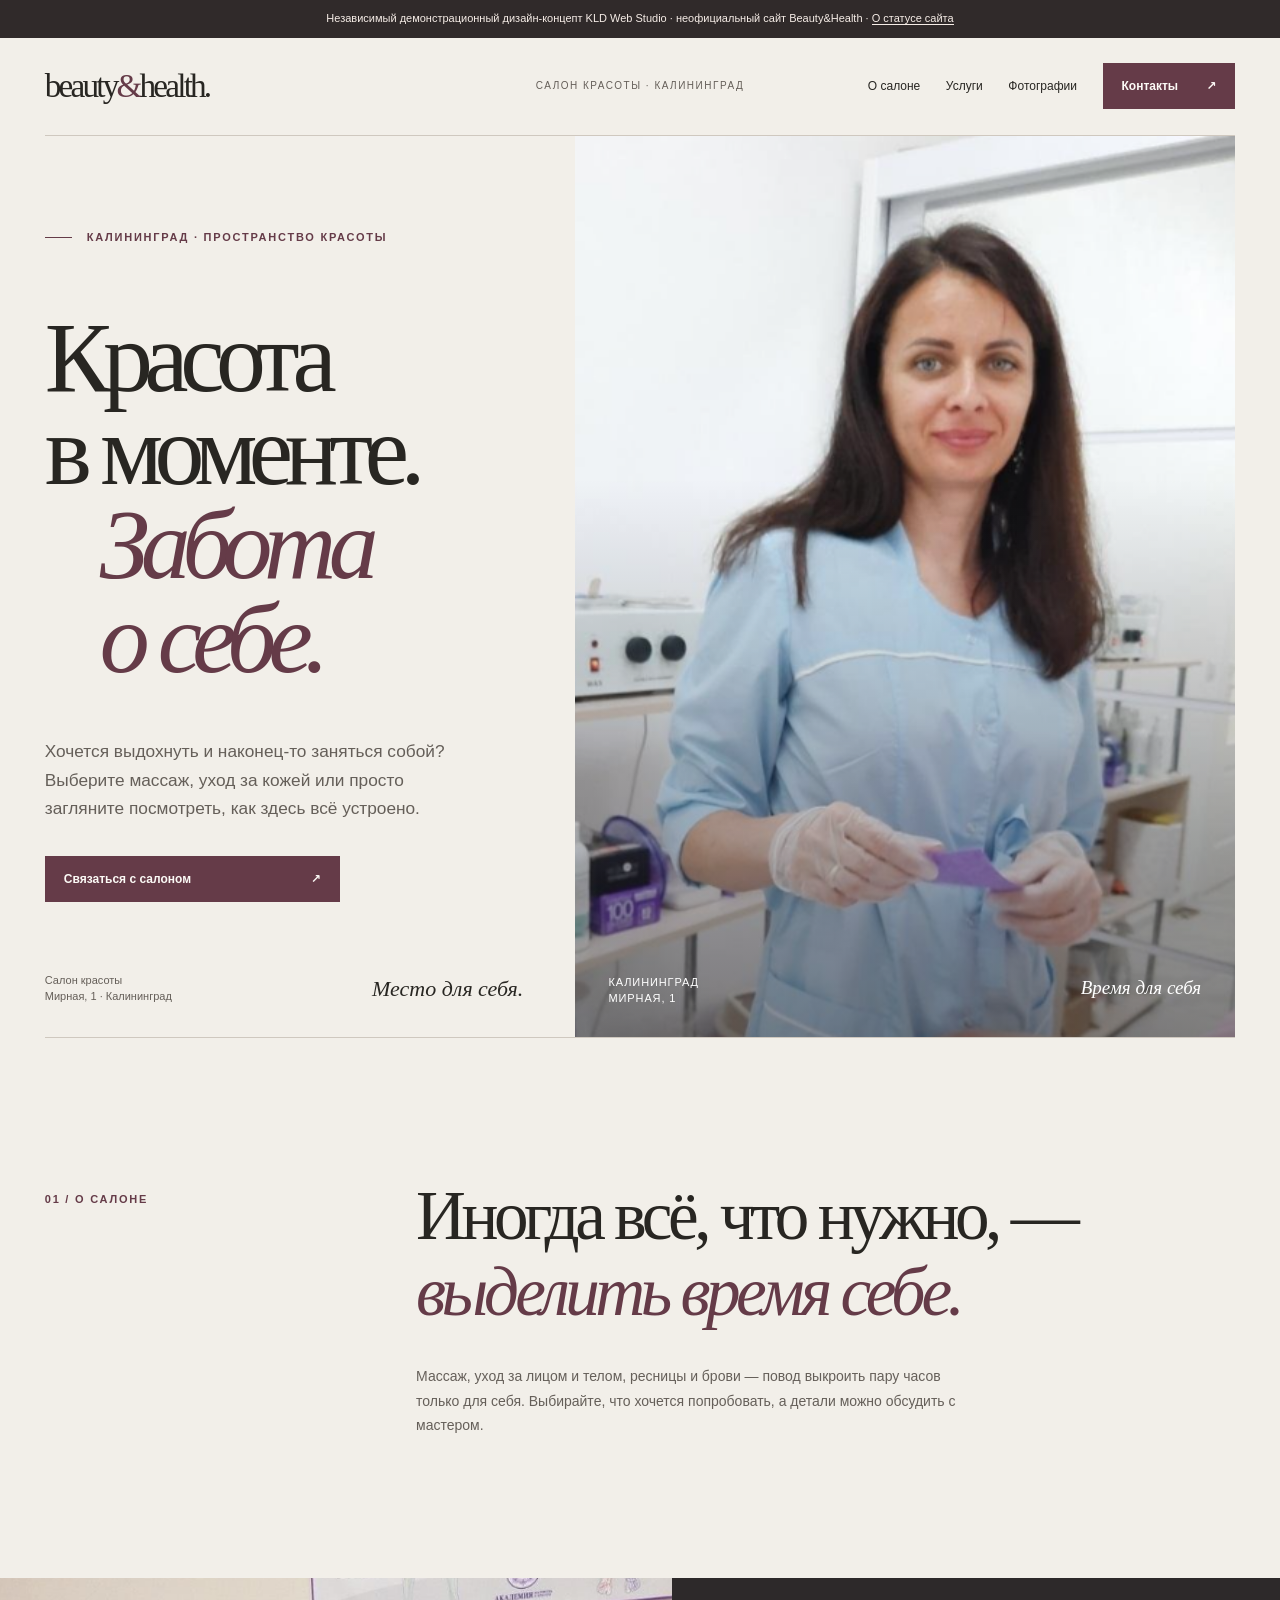
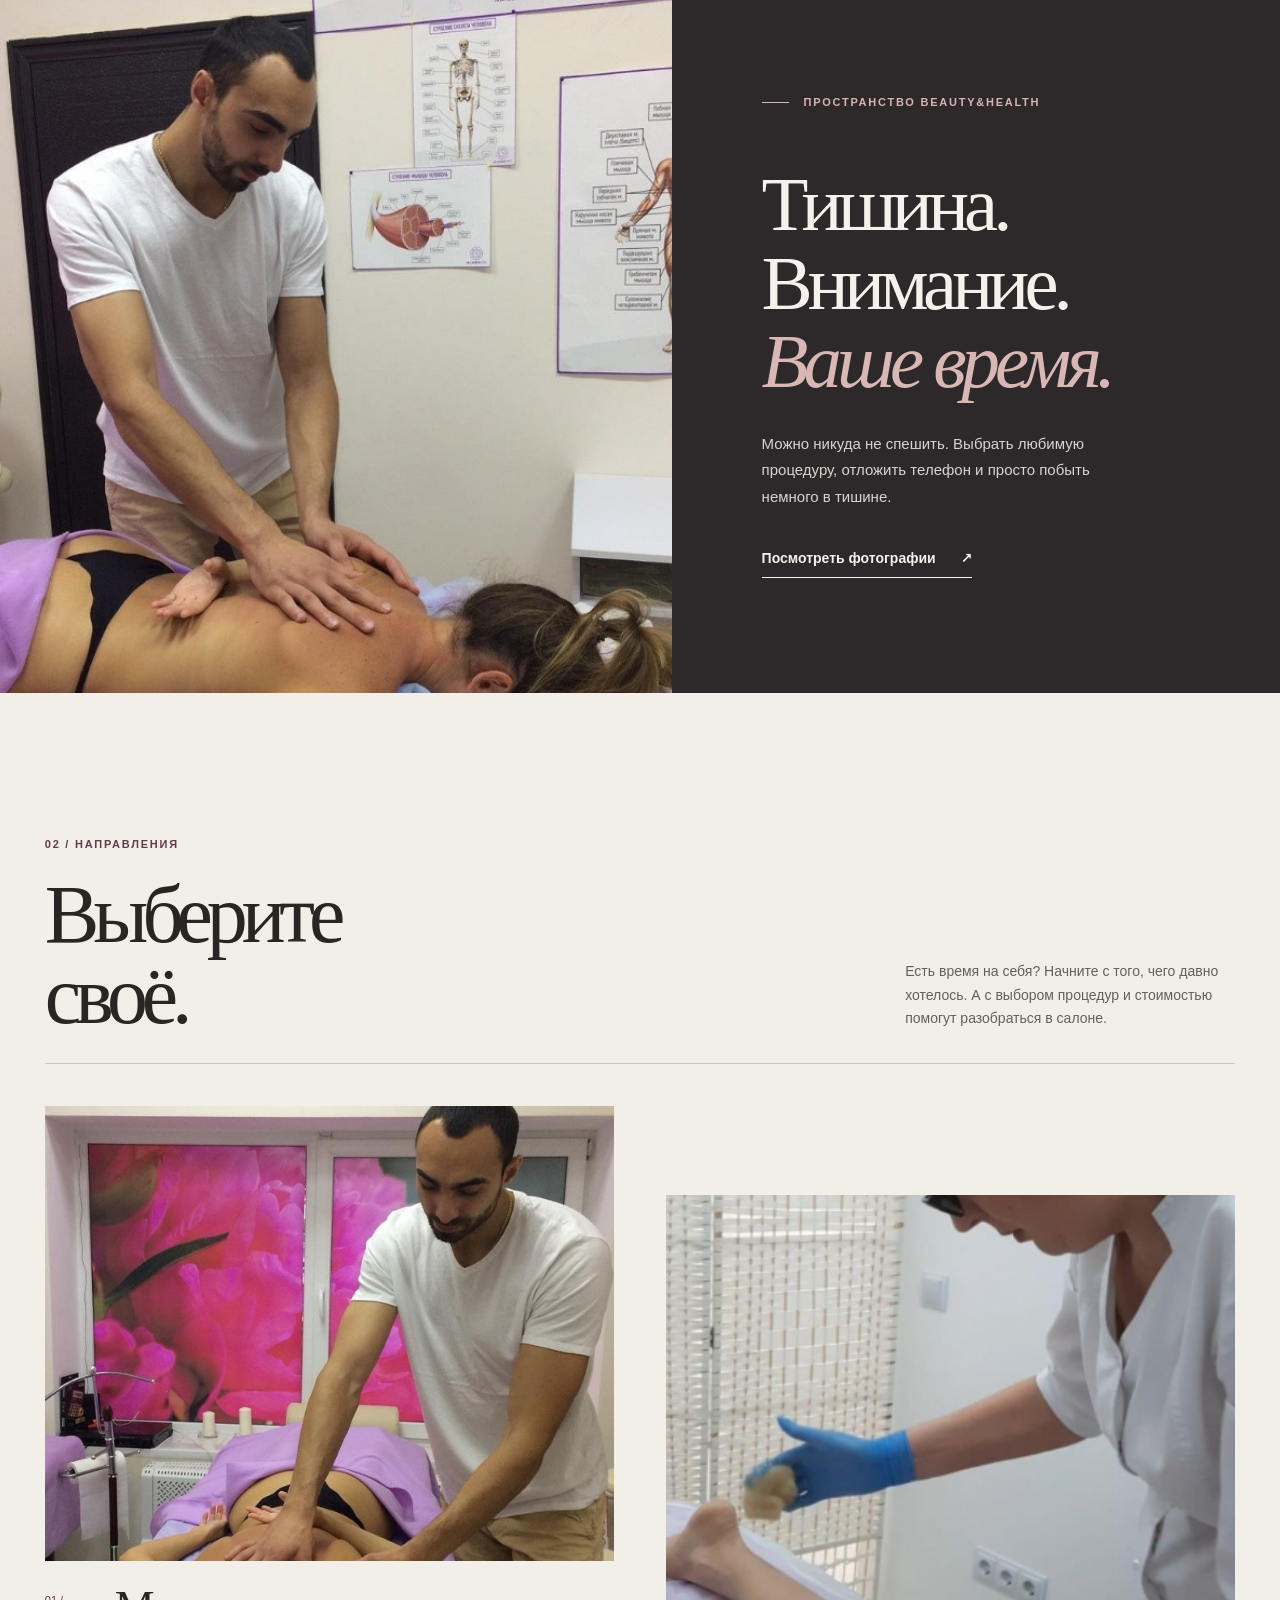
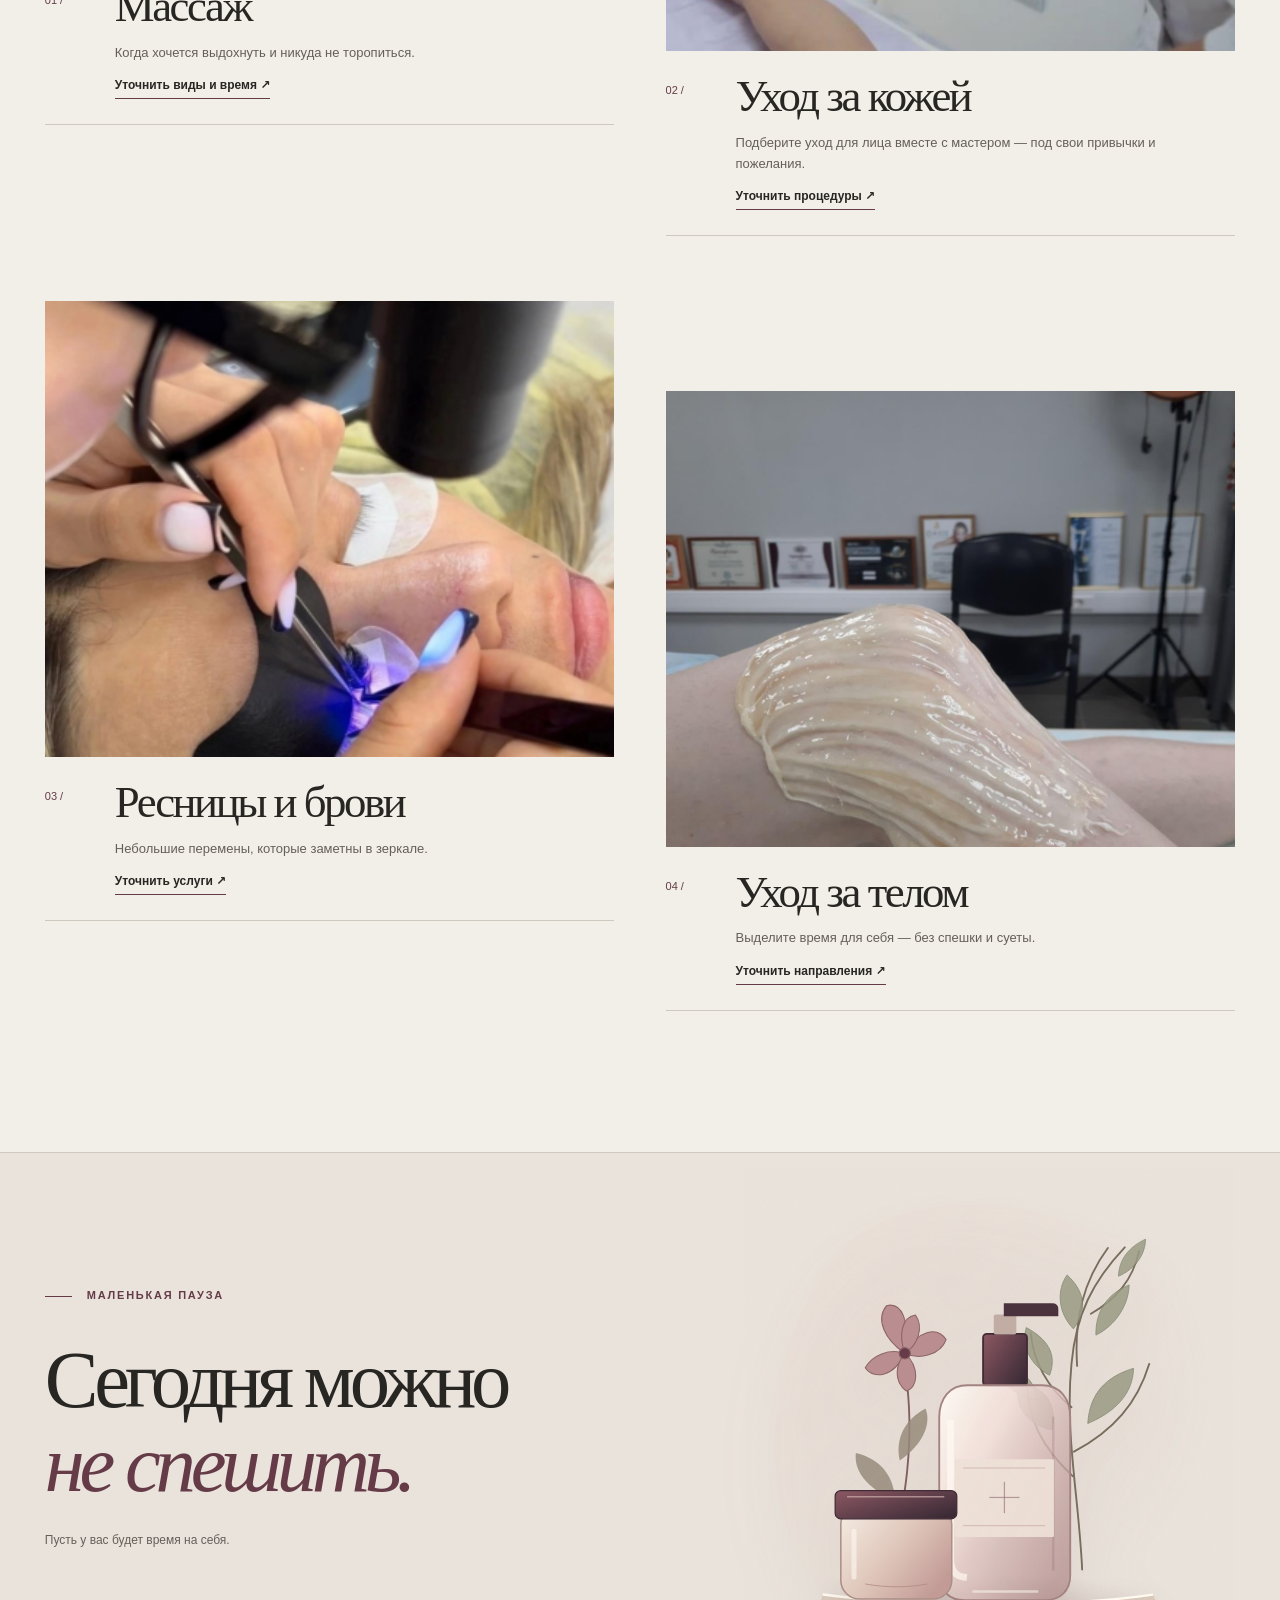
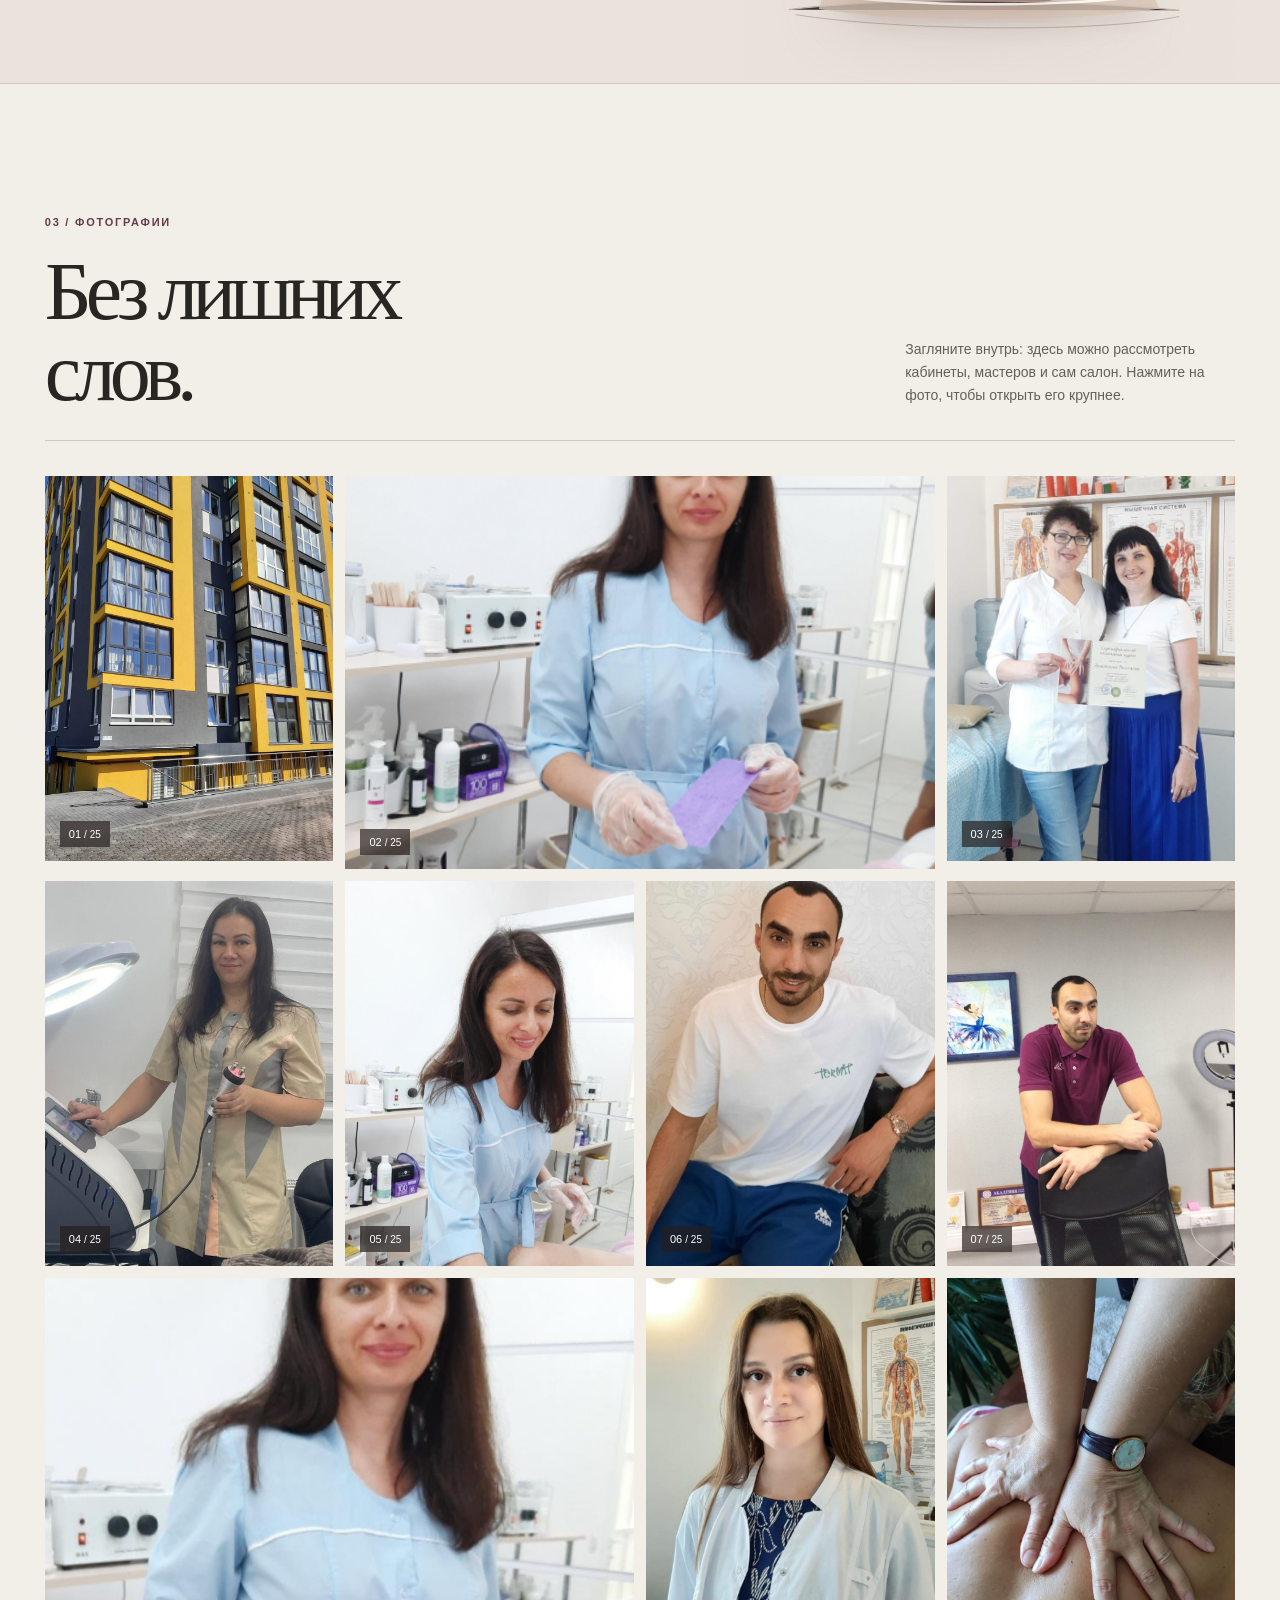
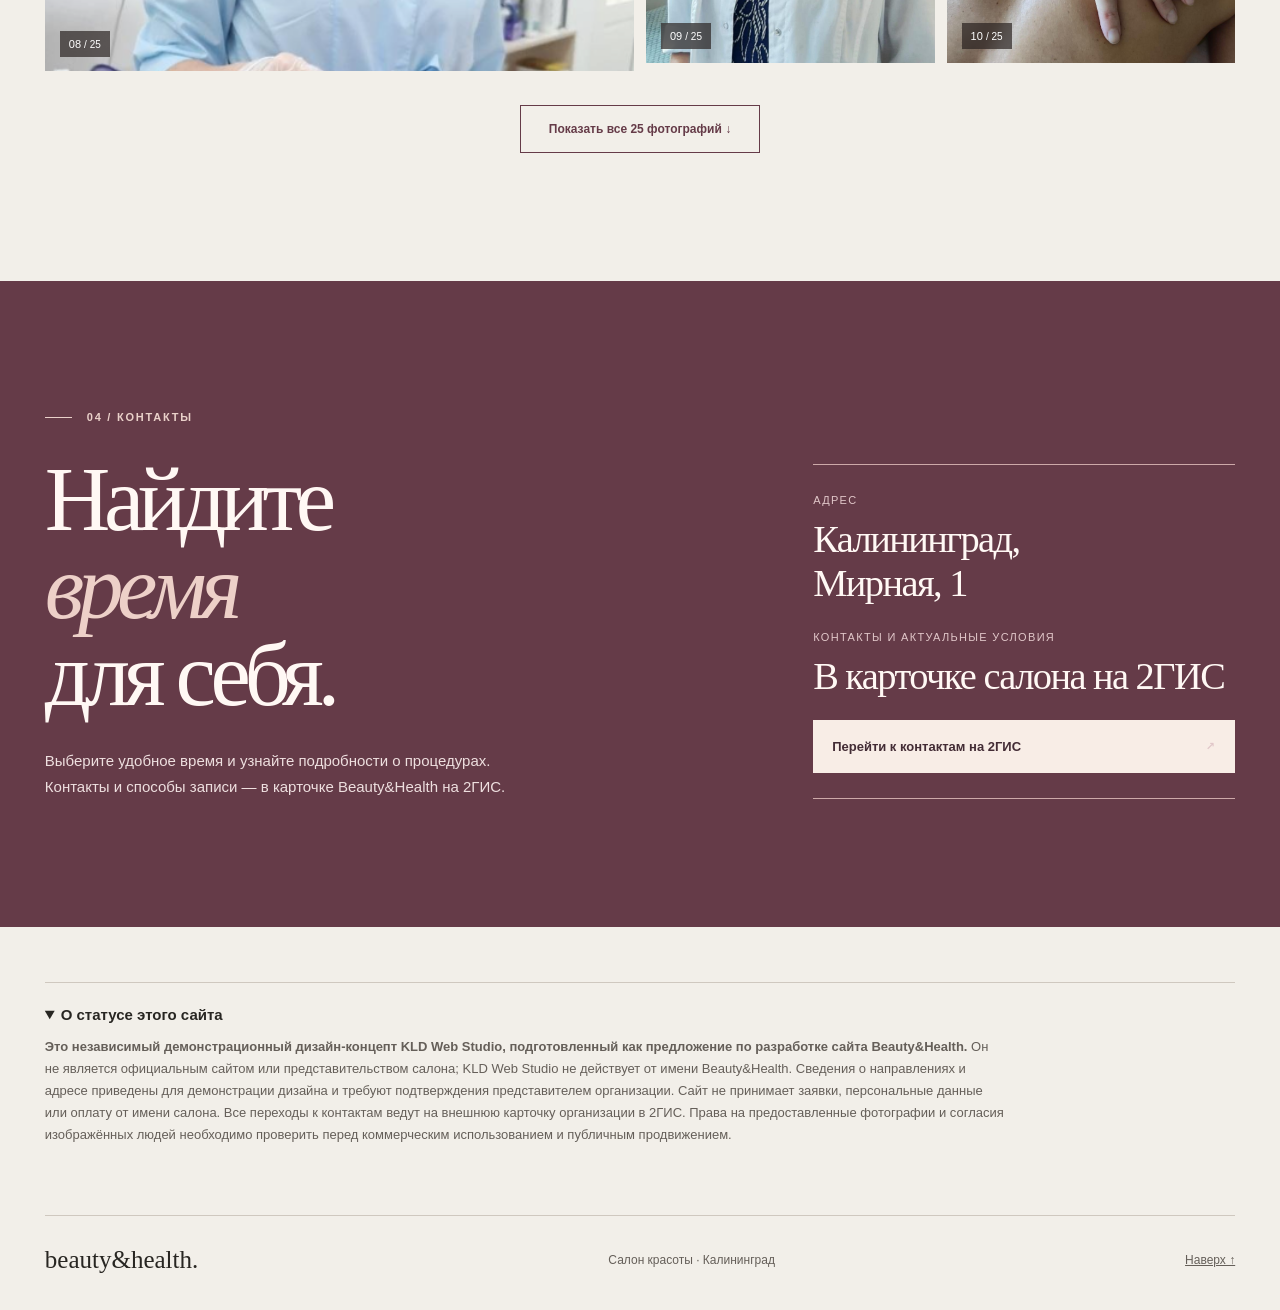
==== commit fce402d1: "Rewrite Beauty&Health as natural client-facing copy and add original editorial illustration" ====
--- a/demos/beauty-health-6c2e91/index.html
+++ b/demos/beauty-health-6c2e91/index.html
@@ -1,5 +1,5 @@
 <!doctype html>
-<html lang="ru"><head><meta charset="utf-8"><meta name="viewport" content="width=device-width,initial-scale=1"><meta name="robots" content="noindex,nofollow,noarchive"><meta name="theme-color" content="#f2efe9"><meta name="description" content="Beauty&Health — независимый дизайн-концепт салона красоты в Калининграде. Фотографии салона, направления ухода и контакты."><title>Beauty&Health — салон красоты в Калининграде · дизайн-концепт</title><style>
+<html lang="ru"><head><meta charset="utf-8"><meta name="viewport" content="width=device-width,initial-scale=1"><meta name="robots" content="noindex,nofollow,noarchive"><meta name="theme-color" content="#f2efe9"><meta name="site-revision" content="2026-09-22-natural-copy-illustration"><meta name="description" content="Beauty&Health — салон красоты в Калининграде. Массаж, уход за кожей, ресницы и брови, фотографии и контакты."><title>Beauty&Health — салон красоты в Калининграде</title><style>
 :root{color-scheme:light;--paper:#f2efe9;--white:#fcfaf6;--ink:#282622;--mute:#655f59;--line:#cfc8bf;--wine:#653b48;--rose:#a56467;--dark:#302a2a;--serif:Georgia,"Times New Roman",serif;--sans:Arial,"Helvetica Neue",Helvetica,system-ui,sans-serif}
 *,*:before,*:after{box-sizing:border-box}html{scroll-behavior:smooth}body{margin:0;min-width:320px;color:var(--ink);background:var(--paper);font-family:var(--sans);-webkit-font-smoothing:antialiased}a{color:inherit;text-decoration:none}img{display:block;max-width:100%}button{font:inherit;cursor:pointer}a:focus-visible,button:focus-visible{outline:3px solid #a03e54;outline-offset:4px}::selection{background:#edc8c4;color:var(--ink)}[hidden]{display:none!important}
 .wrap{width:min(1490px,calc(100% - clamp(36px,7vw,130px)));margin-inline:auto}.label{display:inline-block;font-size:11px;letter-spacing:.16em;text-transform:uppercase;font-weight:700;line-height:1.6}.eyebrow{display:flex;align-items:center;gap:15px}.eyebrow:before{content:"";width:27px;height:1px;background:currentColor;flex-shrink:0}.line-link{display:inline-flex;align-items:center;justify-content:space-between;gap:25px;border-bottom:1px solid currentColor;font-size:14px;font-weight:700;padding:0 0 11px;transition:gap .2s}.line-link:hover{gap:34px}
@@ -10,12 +10,13 @@
 .visual-story{background:#2d292a;color:#f7f1ed}.story-grid{display:grid;grid-template-columns:1.05fr .95fr;min-height:650px}.story-photo{position:relative;min-height:650px}.story-photo img{position:absolute;inset:0;width:100%;height:100%;object-fit:cover;object-position:center 43%}.story-copy{display:flex;flex-direction:column;align-items:flex-start;justify-content:center;padding:clamp(60px,9vw,130px) clamp(35px,7vw,115px)}.story-copy .label{color:#d7b3b4}.story-copy h2{font:400 clamp(52px,6vw,92px)/1.02 var(--serif);letter-spacing:-.065em;margin:55px 0 30px}.story-copy h2 em{color:#d8b7b4;font-weight:400}.story-copy p{line-height:1.75;font-size:15px;max-width:385px;color:#dbd3d0;margin:0 0 40px}.story-copy .line-link{color:#f7f1ed}
 .section-top{display:flex;justify-content:space-between;gap:30px;align-items:end;padding:0 0 27px;border-bottom:1px solid var(--line)}.section-top h2{font:400 clamp(50px,6.4vw,96px)/.99 var(--serif);letter-spacing:-.075em;margin:20px 0 0}.section-top .label{color:var(--wine)}.section-top p{max-width:330px;font-size:14px;line-height:1.65;color:var(--mute);margin:0 0 6px}
 .services{padding:clamp(90px,11vw,160px) 0}.service-grid{display:grid;grid-template-columns:1fr 1fr;column-gap:clamp(22px,4vw,65px);row-gap:65px;margin-top:42px}.service{min-width:0}.service:nth-child(even){padding-top:clamp(35px,7vw,110px)}.service-photo{aspect-ratio:1.25;overflow:hidden;background:#d7cfca}.service-photo img{width:100%;height:100%;object-fit:cover;transition:transform .55s}.service:hover .service-photo img{transform:scale(1.035)}.service-content{display:grid;grid-template-columns:55px 1fr;gap:0 15px;align-items:start;border-bottom:1px solid var(--line);padding:22px 0 25px}.service-number{font-size:11px;color:var(--wine);margin-top:11px}.service-content h3{font:400 clamp(32px,3.5vw,53px)/1.04 var(--serif);letter-spacing:-.055em;margin:0}.service-content p{grid-column:2;font-size:13px;line-height:1.65;color:var(--mute);margin:12px 0 15px;max-width:430px}.service-content a{grid-column:2;justify-self:start;font-size:12px;font-weight:700;border-bottom:1px solid var(--wine);padding-bottom:6px}
-.quote{padding:clamp(80px,11vw,155px) 0;border-top:1px solid var(--line);border-bottom:1px solid var(--line);text-align:center}.quote .label{color:var(--wine)}.quote p{font:400 clamp(40px,6.2vw,100px)/1.05 var(--serif);letter-spacing:-.065em;max-width:1150px;margin:33px auto 22px}.quote p em{color:var(--wine)}.quote small{font-size:12px;color:var(--mute)}
+.quote{border-top:1px solid var(--line);border-bottom:1px solid var(--line);background:#eae3dc;overflow:hidden}.quote-inner{display:grid;grid-template-columns:minmax(0,1.14fr) minmax(275px,.86fr);gap:clamp(20px,4vw,75px);align-items:center;min-height:530px}.quote-copy{padding:clamp(68px,8vw,118px) 0;position:relative;z-index:1}.quote .label{color:var(--wine)}.quote p{font:400 clamp(47px,6.3vw,101px)/1.04 var(--serif);letter-spacing:-.065em;max-width:900px;margin:33px 0 24px}.quote p em{color:var(--wine)}.quote small{font-size:12px;color:var(--mute)}.quote-illustration{align-self:stretch;display:flex;align-items:end;justify-content:center;min-height:440px}.quote-illustration img{width:min(100%,525px);height:auto;display:block;max-height:530px;object-fit:contain;object-position:center bottom;filter:drop-shadow(0 24px 29px #8d6d6a22)}
 .gallery{padding:clamp(90px,10vw,150px) 0}.gallery-grid{display:grid;grid-template-columns:repeat(4,minmax(0,1fr));gap:12px;margin-top:35px}.gallery-tile{position:relative;border:0;padding:0;overflow:hidden;aspect-ratio:3/4;background:#d4c8bf;text-align:left;min-width:0}.gallery-tile--wide{grid-column:span 2;aspect-ratio:1.5}.gallery-tile img{width:100%;height:100%;object-fit:cover;transition:transform .4s,filter .3s}.gallery-tile:hover img{transform:scale(1.045);filter:brightness(.87)}.gallery-tile span{position:absolute;left:15px;bottom:14px;color:#fff;background:#251d1caa;backdrop-filter:blur(5px);padding:7px 9px;font-size:11px}.gallery-tile small{font-size:10px}.more{display:block;margin:34px auto 0;border:1px solid var(--wine);background:transparent;color:var(--wine);padding:16px 28px;font-weight:700;font-size:12px}.more:hover{background:var(--wine);color:#fff}
 .contact{background:var(--wine);color:#fff8f4}.contact-inner{display:grid;grid-template-columns:1.25fr .75fr;gap:65px;padding:clamp(75px,10vw,145px) 0}.contact .label{color:#ead1ca}.contact h2{font:400 clamp(54px,7.1vw,115px)/.96 var(--serif);letter-spacing:-.07em;margin:30px 0}.contact h2 em{color:#edd0c8}.contact p{font-size:15px;line-height:1.7;max-width:490px;color:#eedfdf;margin:0}.contact-card{align-self:end;border-top:1px solid #cda9a9;border-bottom:1px solid #cda9a9;padding:25px 0;display:grid;gap:22px}.contact-card span{font-size:11px;letter-spacing:.12em;color:#e1c7c9;text-transform:uppercase}.contact-card strong{display:block;font:400 clamp(25px,3vw,44px) var(--serif);letter-spacing:-.04em;margin-top:9px}.contact-card a{display:flex;align-items:center;justify-content:space-between;background:#f8ede6;color:#432c35;padding:19px;font-size:13px;font-weight:700}.contact-card a:hover{background:white}
 .legal{padding:55px 0;border-bottom:1px solid var(--line)}.legal details{border-top:1px solid var(--line);padding-top:23px}.legal summary{cursor:pointer;font-size:15px;font-weight:700}.legal p{max-width:960px;color:var(--mute);line-height:1.7;font-size:13px}.footer{display:flex;align-items:center;justify-content:space-between;gap:18px;flex-wrap:wrap;padding:30px 0 36px;font-size:12px;color:var(--mute)}.footer b{color:var(--ink);font:400 25px var(--serif)}.footer a{text-decoration:underline}
 .lightbox{inset:0;width:100vw;max-width:none;height:100dvh;max-height:none;border:0;padding:68px 14px 75px;background:#171615ed;color:white}.lightbox::backdrop{background:#101010ed}.lightbox figure{margin:0;display:flex;align-items:center;justify-content:center;height:100%;min-width:0}.lightbox img{width:auto;height:auto;max-height:100%;max-width:100%;object-fit:contain}.close,.gallery-arrow{position:absolute;z-index:2;border:1px solid #ffffff80;background:#2229;color:#fff;display:grid;place-items:center}.close{top:15px;right:20px;width:45px;height:45px;font-size:31px}.gallery-arrow{top:50%;transform:translateY(-50%);width:44px;height:60px;font-size:30px}.gallery-arrow.prev{left:9px}.gallery-arrow.next{right:9px}.dialog-info{position:absolute;bottom:25px;left:24px;right:24px;display:flex;justify-content:space-between;gap:15px;color:#f8ebe8;font-size:12px}
 @media(max-width:1050px){.header{grid-template-columns:1fr auto}.header-note{display:none}.hero{min-height:660px}.hero-image{min-height:610px}.hero h1{font-size:clamp(61px,8vw,100px)}.hero-left{padding-right:25px}.hero-bottom{padding-top:30px}.story-grid,.story-photo{min-height:540px}.story-copy{padding:55px 45px}.story-copy h2{margin:32px 0}.gallery-grid{grid-template-columns:repeat(3,minmax(0,1fr))}}
+@media(max-width:750px){.quote-inner{grid-template-columns:1fr;gap:0}.quote-copy{padding:72px 0 10px}.quote p{font-size:clamp(47px,9.4vw,76px)}.quote-illustration{min-height:0;max-height:350px;overflow:hidden}.quote-illustration img{max-height:350px;width:min(85vw,440px)}}
 @media(max-width:750px){.header{padding:18px 0}.header-actions>a:not(.header-cta){display:none}.header-cta{padding:13px;font-size:11px;gap:12px}.site-logo{font-size:29px}.hero{display:flex;flex-direction:column;min-height:0}.hero-left{padding:50px 0 31px}.hero-kicker{margin-bottom:25px}.hero h1{font-size:clamp(62px,11.5vw,90px);margin-bottom:26px}.hero h1 em{padding-left:24px}.hero-description{font-size:15px}.hero-bottom{padding-top:45px}.hero-image{min-height:0;height:min(115vw,630px)}.image-caption{left:20px;right:20px;bottom:20px}.statement{grid-template-columns:1fr;gap:18px;padding:78px 0 85px}.statement .desc{grid-column:1}.statement h2{font-size:clamp(44px,8.5vw,70px)}.story-grid{grid-template-columns:1fr}.story-photo{min-height:0;height:96vw;max-height:590px}.story-copy{padding:70px 0 85px}.story-copy h2{font-size:clamp(55px,10vw,85px)}.services{padding:75px 0}.section-top{display:block}.section-top p{margin-top:20px}.service-grid{gap:40px 18px}.service:nth-child(even){padding-top:50px}.service-content{display:block}.service-number{display:block;margin:0 0 12px}.service-content h3{font-size:clamp(29px,5vw,45px)}.service-content p{font-size:12px}.quote{padding:80px 0}.gallery{padding:80px 0}.gallery-grid{grid-template-columns:repeat(2,minmax(0,1fr))}.gallery-tile--wide{grid-column:span 2}.contact-inner{grid-template-columns:1fr;gap:35px}.contact h2{font-size:clamp(62px,10.5vw,95px)}}
 @media(max-width:460px){.wrap{width:calc(100% - 38px)}.notice-strip{font-size:10px}.site-logo{font-size:26px}.header-cta{padding:12px 10px;font-size:10px}.hero-left{padding-top:44px}.hero h1{font-size:clamp(57px,13.4vw,68px)}.hero-bottom b{font-size:18px}.hero-image{height:118vw}.image-caption span:last-child{font-size:16px}.section-top h2{font-size:58px}.service-grid{grid-template-columns:1fr;gap:37px}.service:nth-child(even){padding-top:0}.service-photo{aspect-ratio:1.38}.service-content h3{font-size:42px}.gallery-grid{gap:8px}.gallery-tile span{left:7px;bottom:7px;padding:5px 7px}.contact h2{font-size:58px}.footer{align-items:start;flex-direction:column}.dialog-info{font-size:11px}.gallery-arrow{height:48px;width:35px}}
 @media(prefers-reduced-motion:reduce){html{scroll-behavior:auto}*,*:before,*:after{transition-duration:.01ms!important;animation-duration:.01ms!important}}
@@ -23,17 +24,17 @@
 <body id="top"><div class="notice-strip" role="note">Независимый демонстрационный дизайн-концепт KLD Web Studio · неофициальный сайт Beauty&Health · <a href="#notice">О статусе сайта</a></div>
 <header class="header wrap"><a href="#top" class="site-logo" aria-label="Beauty&Health — наверх">beauty<b>&</b>health.</a><span class="header-note">Салон красоты · Калининград</span><nav class="header-actions" aria-label="Разделы сайта"><a href="#about">О салоне</a><a href="#services">Услуги</a><a href="#gallery">Фотографии</a><a class="header-cta" href="https://2gis.ru/kaliningrad/firm/70000001056622558" target="_blank" rel="noopener noreferrer" aria-label="Контакты салона на 2ГИС, откроется новая вкладка">Контакты <span aria-hidden="true">↗</span></a></nav></header>
 <main>
-<section class="hero wrap" aria-labelledby="heading"><div class="hero-left"><span class="label eyebrow hero-kicker">Калининград · пространство красоты</span><h1 id="heading">Красота<br>в моменте.<em>Забота<br>о себе.</em></h1><p class="hero-description">Знакомство с Beauty&Health через людей, пространство и настоящие фотографии. Найдите своё направление ухода и уточните детали напрямую у салона.</p><a class="filled hero-button" href="https://2gis.ru/kaliningrad/firm/70000001056622558" target="_blank" rel="noopener noreferrer">Связаться с салоном <span aria-hidden="true">↗</span></a><div class="hero-bottom"><span>Салон красоты<br>Мирная, 1 · Калининград</span><b>Место для себя.</b></div></div><div class="hero-image"><img src="assets/bh-233504.png" alt="Мастер Beauty&Health в светлом кабинете салона" fetchpriority="high"><div class="image-caption"><span>BEAUTY&HEALTH<br>НЕЗАВИСИМЫЙ ДИЗАЙН-КОНЦЕПТ</span><span>Время для себя</span></div></div></section>
-<section class="statement wrap" id="about"><span class="label">01 / О салоне</span><h2>Иногда всё, что нужно, — <em>выделить время себе.</em></h2><p class="desc">В Beauty&Health можно познакомиться с направлениями ухода за лицом и телом, массажем, услугами для ресниц и бровей. Здесь мы показываем атмосферу салона через переданные для концепта фотографии, а условия процедур предлагаем уточнять непосредственно у специалистов.</p></section>
-<section class="visual-story" aria-label="Атмосфера салона"><div class="story-grid"><div class="story-photo"><img src="assets/bh-233754.png" alt="Мастер проводит массаж в кабинете" loading="lazy"></div><div class="story-copy"><span class="label eyebrow">Пространство Beauty&Health</span><h2>Тишина.<br>Внимание.<br><em>Ваше время.</em></h2><p>Уход начинается с возможности остановиться. Рассмотрите кабинеты, рабочие моменты и лица салона в нашей фотогалерее.</p><a class="line-link" href="#gallery">Посмотреть фотографии <span aria-hidden="true">↗</span></a></div></div></section>
-<section class="services wrap" id="services"><div class="section-top"><div><span class="label">02 / Направления</span><h2>Выберите<br>своё.</h2></div><p>Общие направления указаны по открытой карточке организации. Актуальные процедуры, стоимость и возможные ограничения уточняйте непосредственно в салоне.</p></div><div class="service-grid">
-<article class="service"><div class="service-photo"><img src="assets/bh-233554.png" alt="Массаж спины" loading="lazy"></div><div class="service-content"><span class="service-number">01 /</span><h3>Массаж</h3><p>Время для отдыха и внимания к телесному комфорту.</p><a href="https://2gis.ru/kaliningrad/firm/70000001056622558" target="_blank" rel="noopener noreferrer">Уточнить виды и время ↗</a></div></article>
-<article class="service"><div class="service-photo"><img src="assets/bh-233714.png" alt="Процедура ухода за кожей" loading="lazy"></div><div class="service-content"><span class="service-number">02 /</span><h3>Уход за кожей</h3><p>Уходовые процедуры: подробности и подходящие варианты можно обсудить со специалистом.</p><a href="https://2gis.ru/kaliningrad/firm/70000001056622558" target="_blank" rel="noopener noreferrer">Уточнить процедуры ↗</a></div></article>
-<article class="service"><div class="service-photo"><img src="assets/bh-233723.png" alt="Мастер работает с ресницами" loading="lazy"></div><div class="service-content"><span class="service-number">03 /</span><h3>Ресницы и брови</h3><p>Внимание к деталям и оформлению взгляда.</p><a href="https://2gis.ru/kaliningrad/firm/70000001056622558" target="_blank" rel="noopener noreferrer">Уточнить услуги ↗</a></div></article>
-<article class="service"><div class="service-photo"><img src="assets/bh-233733.png" alt="Процедура ухода за телом" loading="lazy"></div><div class="service-content"><span class="service-number">04 /</span><h3>Уход за телом</h3><p>Познакомьтесь с направлениями ухода и уточните доступные процедуры.</p><a href="https://2gis.ru/kaliningrad/firm/70000001056622558" target="_blank" rel="noopener noreferrer">Уточнить направления ↗</a></div></article>
+<section class="hero wrap" aria-labelledby="heading"><div class="hero-left"><span class="label eyebrow hero-kicker">Калининград · пространство красоты</span><h1 id="heading">Красота<br>в моменте.<em>Забота<br>о себе.</em></h1><p class="hero-description">Хочется выдохнуть и наконец-то заняться собой? Выберите массаж, уход за кожей или просто загляните посмотреть, как здесь всё устроено.</p><a class="filled hero-button" href="https://2gis.ru/kaliningrad/firm/70000001056622558" target="_blank" rel="noopener noreferrer">Связаться с салоном <span aria-hidden="true">↗</span></a><div class="hero-bottom"><span>Салон красоты<br>Мирная, 1 · Калининград</span><b>Место для себя.</b></div></div><div class="hero-image"><img src="assets/bh-233504.png" alt="Мастер Beauty&Health в светлом кабинете салона" fetchpriority="high"><div class="image-caption"><span>КАЛИНИНГРАД<br>МИРНАЯ, 1</span><span>Время для себя</span></div></div></section>
+<section class="statement wrap" id="about"><span class="label">01 / О салоне</span><h2>Иногда всё, что нужно, — <em>выделить время себе.</em></h2><p class="desc">Массаж, уход за лицом и телом, ресницы и брови — повод выкроить пару часов только для себя. Выбирайте, что хочется попробовать, а детали можно обсудить с мастером.</p></section>
+<section class="visual-story" aria-label="Атмосфера салона"><div class="story-grid"><div class="story-photo"><img src="assets/bh-233754.png" alt="Мастер проводит массаж в кабинете" loading="lazy"></div><div class="story-copy"><span class="label eyebrow">Пространство Beauty&Health</span><h2>Тишина.<br>Внимание.<br><em>Ваше время.</em></h2><p>Можно никуда не спешить. Выбрать любимую процедуру, отложить телефон и просто побыть немного в тишине.</p><a class="line-link" href="#gallery">Посмотреть фотографии <span aria-hidden="true">↗</span></a></div></div></section>
+<section class="services wrap" id="services"><div class="section-top"><div><span class="label">02 / Направления</span><h2>Выберите<br>своё.</h2></div><p>Есть время на себя? Начните с того, чего давно хотелось. А с выбором процедур и стоимостью помогут разобраться в салоне.</p></div><div class="service-grid">
+<article class="service"><div class="service-photo"><img src="assets/bh-233554.png" alt="Массаж спины" loading="lazy"></div><div class="service-content"><span class="service-number">01 /</span><h3>Массаж</h3><p>Когда хочется выдохнуть и никуда не торопиться.</p><a href="https://2gis.ru/kaliningrad/firm/70000001056622558" target="_blank" rel="noopener noreferrer">Уточнить виды и время ↗</a></div></article>
+<article class="service"><div class="service-photo"><img src="assets/bh-233714.png" alt="Процедура ухода за кожей" loading="lazy"></div><div class="service-content"><span class="service-number">02 /</span><h3>Уход за кожей</h3><p>Подберите уход для лица вместе с мастером — под свои привычки и пожелания.</p><a href="https://2gis.ru/kaliningrad/firm/70000001056622558" target="_blank" rel="noopener noreferrer">Уточнить процедуры ↗</a></div></article>
+<article class="service"><div class="service-photo"><img src="assets/bh-233723.png" alt="Мастер работает с ресницами" loading="lazy"></div><div class="service-content"><span class="service-number">03 /</span><h3>Ресницы и брови</h3><p>Небольшие перемены, которые заметны в зеркале.</p><a href="https://2gis.ru/kaliningrad/firm/70000001056622558" target="_blank" rel="noopener noreferrer">Уточнить услуги ↗</a></div></article>
+<article class="service"><div class="service-photo"><img src="assets/bh-233733.png" alt="Процедура ухода за телом" loading="lazy"></div><div class="service-content"><span class="service-number">04 /</span><h3>Уход за телом</h3><p>Выделите время для себя — без спешки и суеты.</p><a href="https://2gis.ru/kaliningrad/firm/70000001056622558" target="_blank" rel="noopener noreferrer">Уточнить направления ↗</a></div></article>
 </div></section>
-<section class="quote" aria-label="Идея салона"><div class="wrap"><span class="label">Пауза для себя</span><p>Красота — в деталях.<br><em>Время — в ваших руках.</em></p><small>Визуальная история о Beauty&Health</small></div></section>
-<section class="gallery wrap" id="gallery"><div class="section-top"><div><span class="label">03 / Фотографии</span><h2>Без лишних<br>слов.</h2></div><p>25 настоящих кадров: мастера, кабинеты, рабочие моменты и путь в салон. Нажмите на снимок для просмотра крупным планом.</p></div><div class="gallery-grid"><button class="gallery-tile" type="button" data-photo="0" aria-label="Открыть фото 1"><img src="assets/bh-233347.png" alt="Здание жилого комплекса, где расположен салон" loading="lazy" decoding="async"><span>01 <small>/ 25</small></span></button>
+<section class="quote" aria-label="Время для себя"><div class="wrap quote-inner"><div class="quote-copy"><span class="label eyebrow">Маленькая пауза</span><p>Сегодня можно<br><em>не спешить.</em></p><small>Пусть у вас будет время на себя.</small></div><div class="quote-illustration" aria-hidden="true"><img src="assets/editorial-still-life.svg" alt="" loading="lazy" decoding="async"></div></div></section>
+<section class="gallery wrap" id="gallery"><div class="section-top"><div><span class="label">03 / Фотографии</span><h2>Без лишних<br>слов.</h2></div><p>Загляните внутрь: здесь можно рассмотреть кабинеты, мастеров и сам салон. Нажмите на фото, чтобы открыть его крупнее.</p></div><div class="gallery-grid"><button class="gallery-tile" type="button" data-photo="0" aria-label="Открыть фото 1"><img src="assets/bh-233347.png" alt="Здание жилого комплекса, где расположен салон" loading="lazy" decoding="async"><span>01 <small>/ 25</small></span></button>
 <button class="gallery-tile gallery-tile--wide" type="button" data-photo="1" aria-label="Открыть фото 2"><img src="assets/bh-233406.png" alt="Мастер в рабочем кабинете во время процедуры" loading="lazy" decoding="async"><span>02 <small>/ 25</small></span></button>
 <button class="gallery-tile" type="button" data-photo="2" aria-label="Открыть фото 3"><img src="assets/bh-233415.png" alt="Фото специалистов в светлом кабинете" loading="lazy" decoding="async"><span>03 <small>/ 25</small></span></button>
 <button class="gallery-tile" type="button" data-photo="3" aria-label="Открыть фото 4"><img src="assets/bh-233424.png" alt="Мастер рядом с профессиональным оборудованием" loading="lazy" decoding="async"><span>04 <small>/ 25</small></span></button>
@@ -58,10 +59,10 @@
 <button class="gallery-tile" type="button" data-photo="22" hidden aria-label="Открыть фото 23"><img src="assets/bh-233754.png" alt="Мастер проводит массаж" loading="lazy" decoding="async"><span>23 <small>/ 25</small></span></button>
 <button class="gallery-tile gallery-tile--wide" type="button" data-photo="23" hidden aria-label="Открыть фото 24"><img src="assets/bh-233808.png" alt="Мастер демонстрирует уходовые средства" loading="lazy" decoding="async"><span>24 <small>/ 25</small></span></button>
 <button class="gallery-tile" type="button" data-photo="24" hidden aria-label="Открыть фото 25"><img src="assets/bh-233831.png" alt="Фасад здания рядом с салоном" loading="lazy" decoding="async"><span>25 <small>/ 25</small></span></button></div><button class="more" id="morePhotos" type="button" aria-expanded="false">Показать все 25 фотографий ↓</button></section>
-<section class="contact" id="contacts"><div class="contact-inner wrap"><div><span class="label eyebrow">04 / Контакты</span><h2>Найдите<br><em>время</em><br>для себя.</h2><p>Записаться и уточнить актуальные услуги можно через официальную карточку организации. Этот дизайн-концепт не принимает заявки и оплату от имени салона.</p></div><div class="contact-card"><div><span>Адрес</span><strong>Калининград,<br>Мирная, 1</strong></div><div><span>Контакты и актуальные условия</span><strong>В карточке салона на 2ГИС</strong></div><a href="https://2gis.ru/kaliningrad/firm/70000001056622558" target="_blank" rel="noopener noreferrer">Перейти к контактам на 2ГИС <span aria-hidden="true">↗</span></a></div></div></section>
+<section class="contact" id="contacts"><div class="contact-inner wrap"><div><span class="label eyebrow">04 / Контакты</span><h2>Найдите<br><em>время</em><br>для себя.</h2><p>Выберите удобное время и узнайте подробности о процедурах. Контакты и способы записи — в карточке Beauty&Health на 2ГИС.</p></div><div class="contact-card"><div><span>Адрес</span><strong>Калининград,<br>Мирная, 1</strong></div><div><span>Контакты и актуальные условия</span><strong>В карточке салона на 2ГИС</strong></div><a href="https://2gis.ru/kaliningrad/firm/70000001056622558" target="_blank" rel="noopener noreferrer">Перейти к контактам на 2ГИС <span aria-hidden="true">↗</span></a></div></div></section>
 </main>
 <section class="legal wrap" id="notice"><details open><summary>О статусе этого сайта</summary><p><strong>Это независимый демонстрационный дизайн-концепт KLD Web Studio, подготовленный как предложение по разработке сайта Beauty&Health.</strong> Он не является официальным сайтом или представительством салона; KLD Web Studio не действует от имени Beauty&Health. Сведения о направлениях и адресе приведены для демонстрации дизайна и требуют подтверждения представителем организации. Сайт не принимает заявки, персональные данные или оплату от имени салона. Все переходы к контактам ведут на внешнюю карточку организации в 2ГИС. Права на предоставленные фотографии и согласия изображённых людей необходимо проверить перед коммерческим использованием и публичным продвижением.</p></details></section>
-<footer class="footer wrap"><b>beauty&health.</b><span>Независимый дизайн-концепт · Калининград</span><a href="#top">Наверх ↑</a></footer>
+<footer class="footer wrap"><b>beauty&health.</b><span>Салон красоты · Калининград</span><a href="#top">Наверх ↑</a></footer>
 <dialog class="lightbox" id="lightbox" aria-label="Полноэкранный просмотр фотографий"><button id="closePhoto" class="close" aria-label="Закрыть фотографию" type="button">×</button><button class="gallery-arrow prev" id="prevPhoto" type="button" aria-label="Предыдущее фото">‹</button><figure><img id="fullPhoto" alt=""></figure><button class="gallery-arrow next" id="nextPhoto" type="button" aria-label="Следующее фото">›</button><div class="dialog-info"><span>Фотографии Beauty&Health</span><span id="photoCount" aria-live="polite">01 / 25</span></div></dialog>
 <script>
 (()=>{const shots=[...document.querySelectorAll(".gallery-tile")],dialog=document.getElementById("lightbox"),image=document.getElementById("fullPhoto"),count=document.getElementById("photoCount"),more=document.getElementById("morePhotos");let current=0,lastFocus=null;function show(index){current=(index+shots.length)%shots.length;const img=shots[current].querySelector("img");image.src=img.getAttribute("src");image.alt=img.alt;count.textContent=String(current+1).padStart(2,"0")+" / "+shots.length;}shots.forEach((button,i)=>button.addEventListener("click",()=>{lastFocus=button;show(i);dialog.showModal()}));document.getElementById("closePhoto").addEventListener("click",()=>dialog.close());document.getElementById("prevPhoto").addEventListener("click",()=>show(current-1));document.getElementById("nextPhoto").addEventListener("click",()=>show(current+1));dialog.addEventListener("click",e=>{if(e.target===dialog)dialog.close()});dialog.addEventListener("keydown",e=>{if(e.key==="ArrowLeft"){e.preventDefault();show(current-1)}if(e.key==="ArrowRight"){e.preventDefault();show(current+1)}});dialog.addEventListener("close",()=>{image.removeAttribute("src");lastFocus?.focus()});more.addEventListener("click",()=>{const expanded=more.getAttribute("aria-expanded")==="true";shots.slice(10).forEach(b=>b.hidden=expanded);more.setAttribute("aria-expanded",String(!expanded));more.textContent=expanded?"Показать все 25 фотографий ↓":"Свернуть галерею ↑";if(expanded)document.getElementById("gallery").scrollIntoView({block:"start",behavior:window.matchMedia("(prefers-reduced-motion:reduce)").matches?"instant":"smooth"})})})();
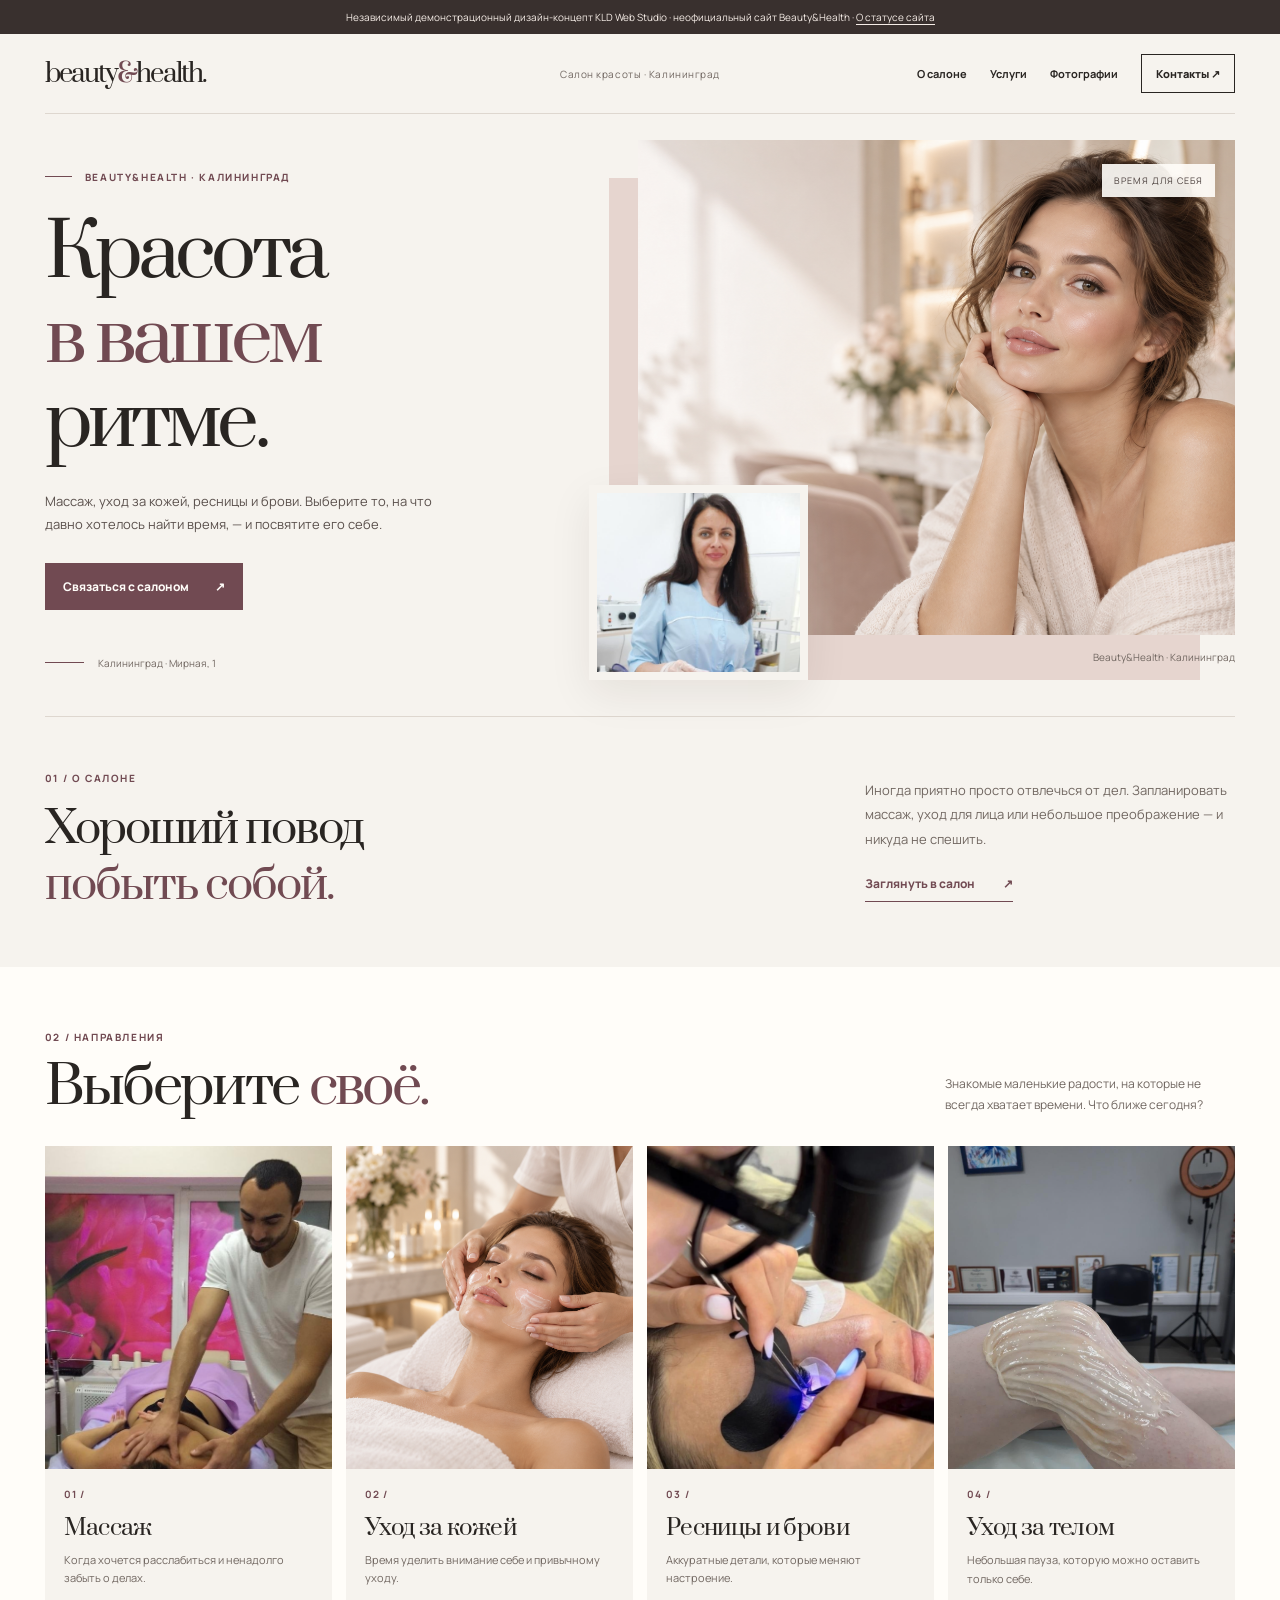
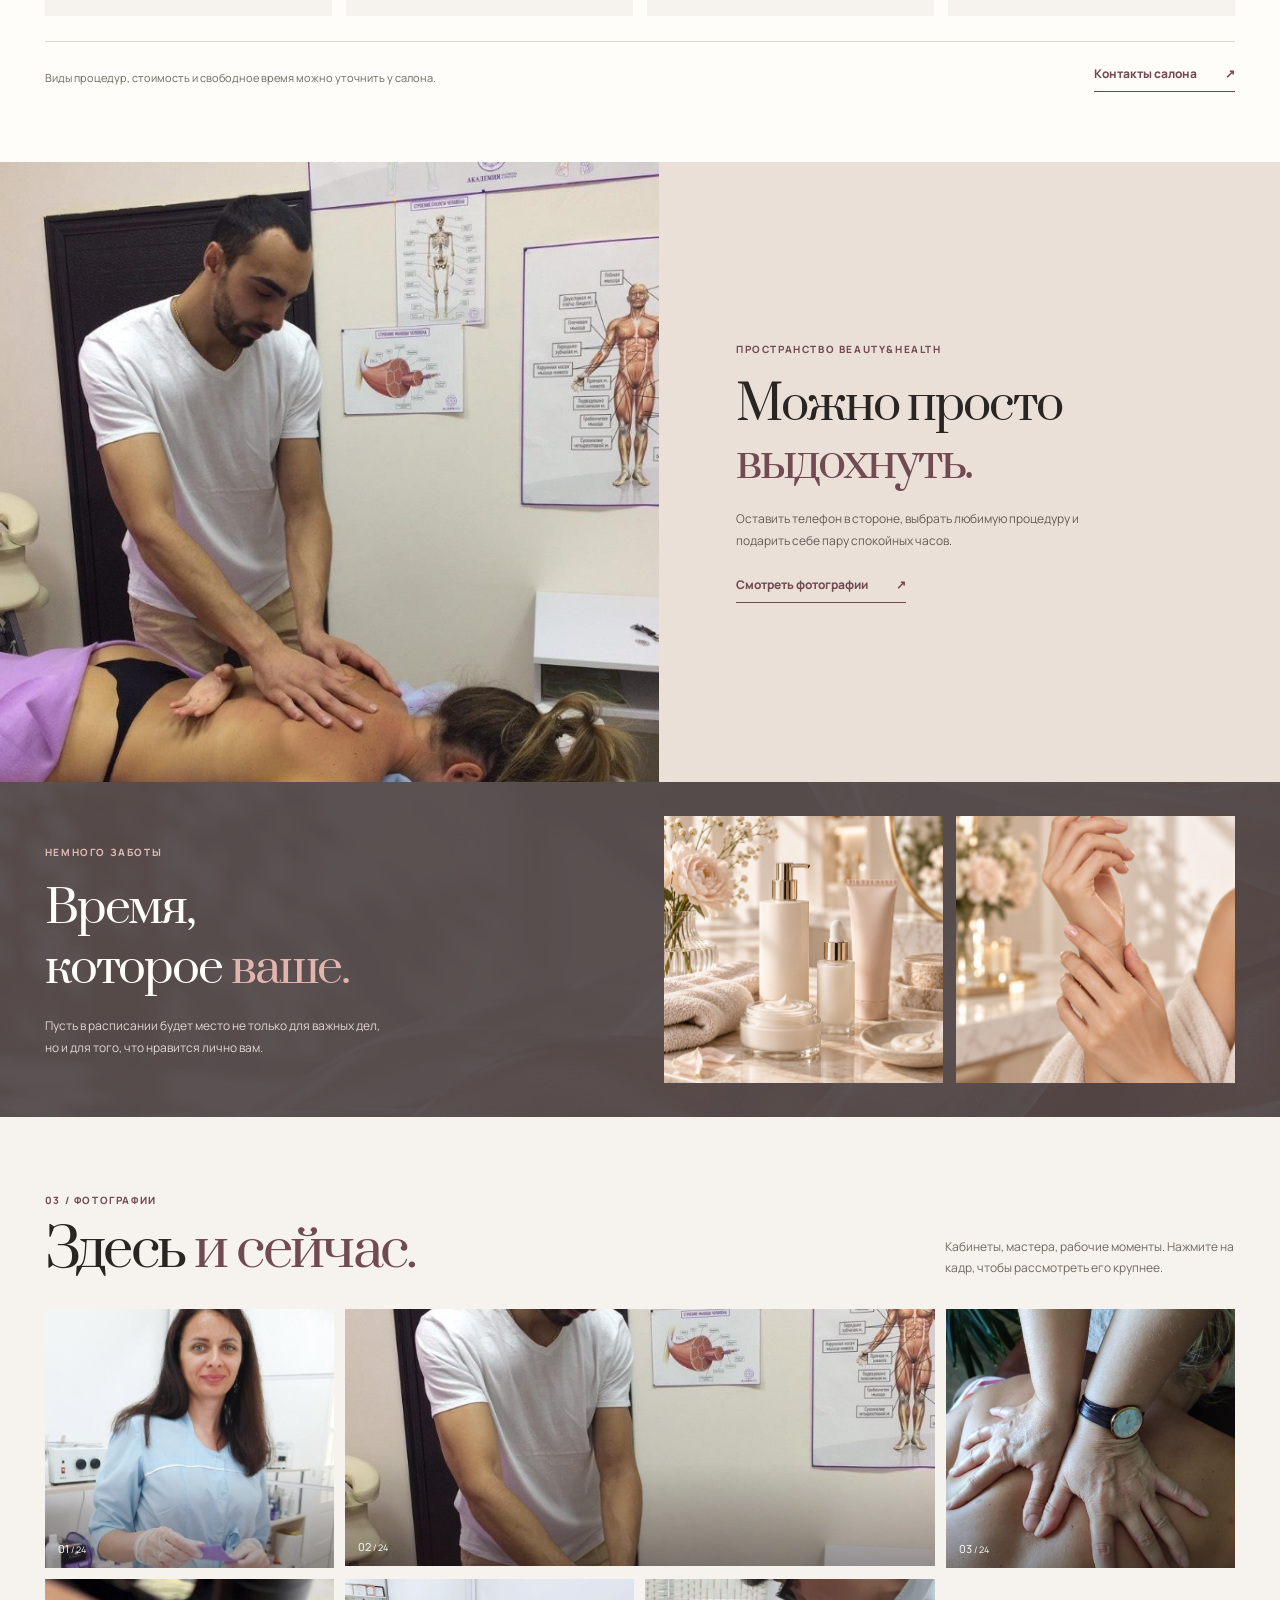
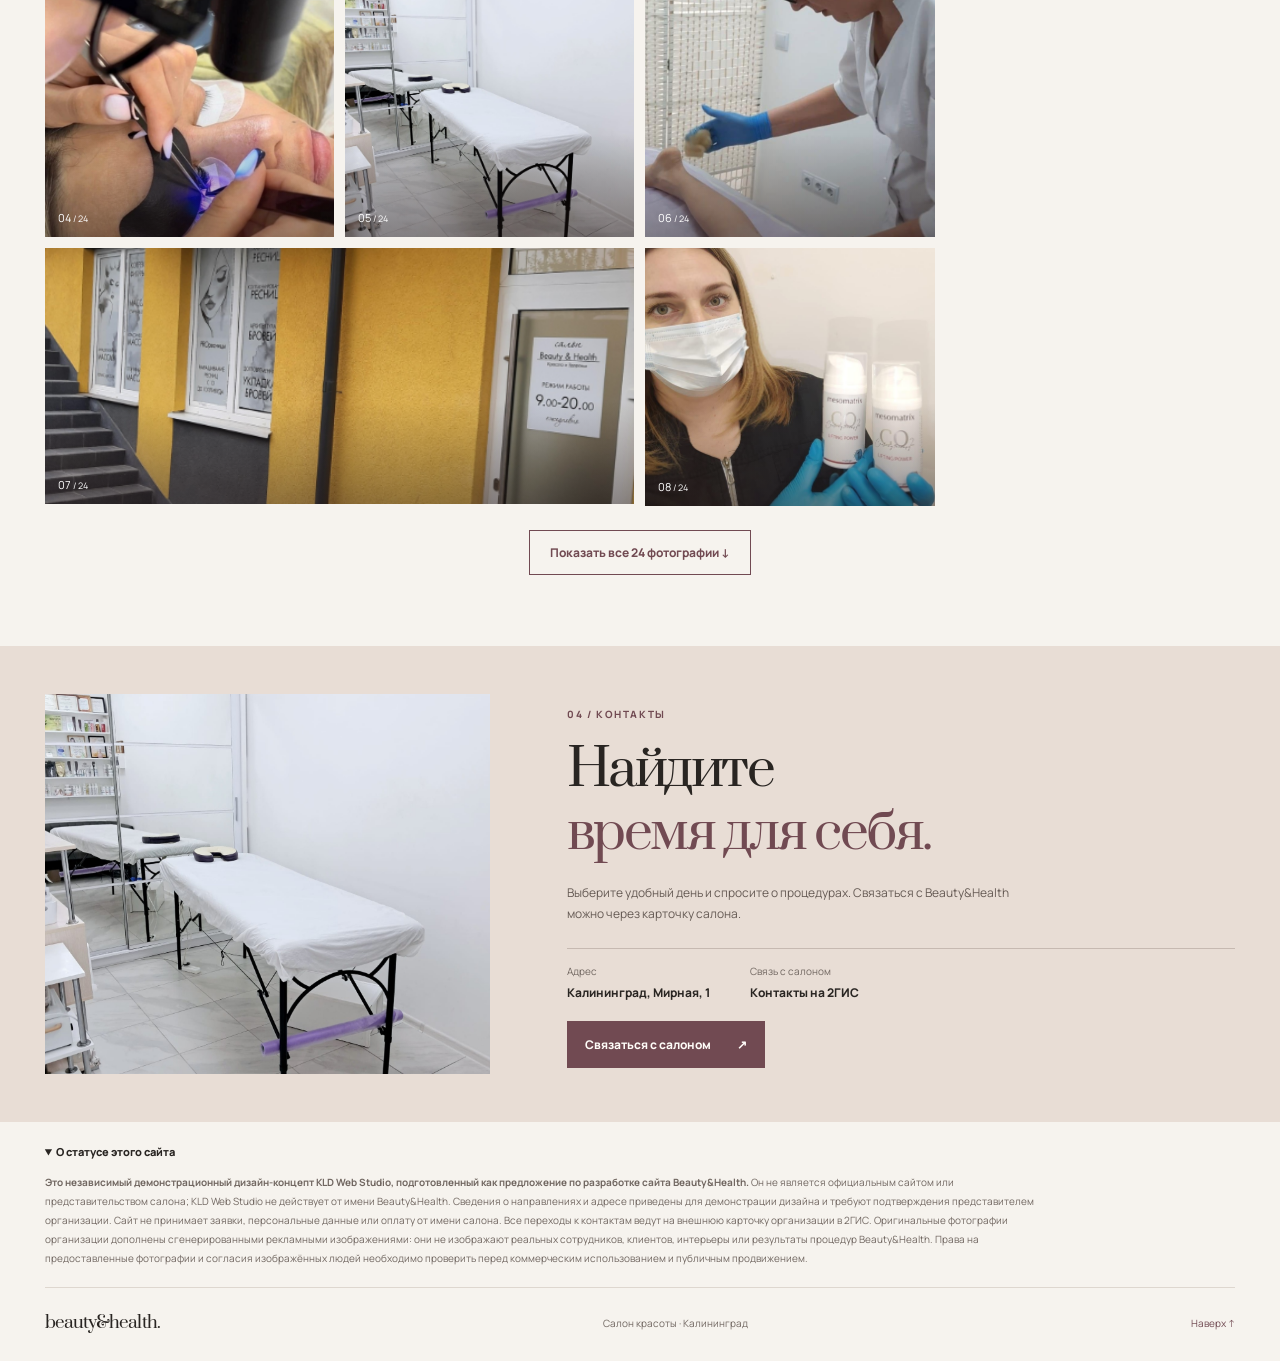
==== commit bcfbad05: "Redesign Beauty&Health as compact editorial salon site with real and generated imagery" ====
--- a/demos/beauty-health-6c2e91/index.html
+++ b/demos/beauty-health-6c2e91/index.html
@@ -1,69 +1,91 @@
 <!doctype html>
-<html lang="ru"><head><meta charset="utf-8"><meta name="viewport" content="width=device-width,initial-scale=1"><meta name="robots" content="noindex,nofollow,noarchive"><meta name="theme-color" content="#f2efe9"><meta name="site-revision" content="2026-09-22-natural-copy-illustration"><meta name="description" content="Beauty&Health — салон красоты в Калининграде. Массаж, уход за кожей, ресницы и брови, фотографии и контакты."><title>Beauty&Health — салон красоты в Калининграде</title><style>
-:root{color-scheme:light;--paper:#f2efe9;--white:#fcfaf6;--ink:#282622;--mute:#655f59;--line:#cfc8bf;--wine:#653b48;--rose:#a56467;--dark:#302a2a;--serif:Georgia,"Times New Roman",serif;--sans:Arial,"Helvetica Neue",Helvetica,system-ui,sans-serif}
-*,*:before,*:after{box-sizing:border-box}html{scroll-behavior:smooth}body{margin:0;min-width:320px;color:var(--ink);background:var(--paper);font-family:var(--sans);-webkit-font-smoothing:antialiased}a{color:inherit;text-decoration:none}img{display:block;max-width:100%}button{font:inherit;cursor:pointer}a:focus-visible,button:focus-visible{outline:3px solid #a03e54;outline-offset:4px}::selection{background:#edc8c4;color:var(--ink)}[hidden]{display:none!important}
-.wrap{width:min(1490px,calc(100% - clamp(36px,7vw,130px)));margin-inline:auto}.label{display:inline-block;font-size:11px;letter-spacing:.16em;text-transform:uppercase;font-weight:700;line-height:1.6}.eyebrow{display:flex;align-items:center;gap:15px}.eyebrow:before{content:"";width:27px;height:1px;background:currentColor;flex-shrink:0}.line-link{display:inline-flex;align-items:center;justify-content:space-between;gap:25px;border-bottom:1px solid currentColor;font-size:14px;font-weight:700;padding:0 0 11px;transition:gap .2s}.line-link:hover{gap:34px}
-.notice-strip{background:var(--dark);color:#f6ede7;text-align:center;font-size:11px;line-height:1.6;padding:10px 20px}.notice-strip a{border-bottom:1px solid currentColor}
-.header{display:grid;grid-template-columns:1fr auto 1fr;align-items:center;gap:20px;padding:25px 0 26px;border-bottom:1px solid var(--line)}.site-logo{font-family:var(--serif);font-size:clamp(25px,2.6vw,38px);letter-spacing:-.085em;font-weight:500;white-space:nowrap}.site-logo b{color:var(--wine);font-weight:400}.header-note{justify-self:center;color:var(--mute);font-size:10px;letter-spacing:.15em;text-transform:uppercase;white-space:nowrap}.header-actions{display:flex;align-items:center;justify-content:flex-end;gap:clamp(12px,2vw,33px)}.header-actions>a:not(.header-cta){font-size:12px}.header-cta,.filled{display:inline-flex;align-items:center;justify-content:space-between;gap:28px;background:var(--wine);color:var(--white);padding:16px 19px;font-size:12px;font-weight:700;transition:background .2s}.header-cta:hover,.filled:hover{background:#422936}
-.hero{display:grid;grid-template-columns:minmax(0,.89fr) minmax(0,1.11fr);min-height:min(770px,80vw);border-bottom:1px solid var(--line)}.hero-left{display:flex;flex-direction:column;padding:clamp(55px,7.3vw,108px) clamp(25px,4vw,72px) 32px 0;min-width:0}.hero-kicker{color:var(--wine);margin-bottom:clamp(35px,5vw,75px)}.hero h1{font-family:var(--serif);font-size:clamp(58px,7.8vw,124px);letter-spacing:-.085em;font-weight:400;line-height:.94;margin:0 0 clamp(25px,4vw,60px);max-width:810px}.hero h1 em{display:block;font-weight:400;color:var(--wine);padding-left:clamp(17px,4.3vw,70px)}.hero-description{font-size:clamp(14px,1.35vw,18px);line-height:1.65;max-width:405px;color:var(--mute);margin:0 0 33px}.hero-button{align-self:flex-start;min-width:min(295px,100%)}.hero-bottom{display:flex;align-items:flex-end;justify-content:space-between;gap:20px;margin-top:auto;padding-top:70px;color:var(--mute);font-size:11px;line-height:1.5}.hero-bottom b{font-family:var(--serif);font-style:italic;font-weight:400;font-size:22px;color:var(--ink)}.hero-image{position:relative;min-width:0;min-height:630px;overflow:hidden;background:#c8c3bb}.hero-image>img{width:100%;height:100%;object-fit:cover;object-position:center 33%;position:absolute;inset:0}.hero-image:after{content:"";inset:38% 0 0;position:absolute;background:linear-gradient(transparent,#1a151a75);pointer-events:none}.image-caption{position:absolute;bottom:30px;left:34px;right:34px;z-index:1;display:flex;justify-content:space-between;gap:20px;color:white;font-size:11px;letter-spacing:.08em;line-height:1.5}.image-caption span:last-child{font-family:var(--serif);font-style:italic;font-size:19px;letter-spacing:0}
-.statement{display:grid;grid-template-columns:1fr 2.4fr;gap:30px;padding:clamp(80px,11vw,170px) 0 clamp(100px,11vw,165px);align-items:start}.statement .label{color:var(--wine);padding-top:13px}.statement h2{font-family:var(--serif);font-size:clamp(39px,5.4vw,86px);font-weight:400;letter-spacing:-.065em;line-height:1.09;max-width:1080px;margin:0}.statement h2 em{color:var(--wine);font-weight:400}.statement .desc{grid-column:2;max-width:550px;margin:5px 0 0;line-height:1.75;color:var(--mute);font-size:14px}
-.visual-story{background:#2d292a;color:#f7f1ed}.story-grid{display:grid;grid-template-columns:1.05fr .95fr;min-height:650px}.story-photo{position:relative;min-height:650px}.story-photo img{position:absolute;inset:0;width:100%;height:100%;object-fit:cover;object-position:center 43%}.story-copy{display:flex;flex-direction:column;align-items:flex-start;justify-content:center;padding:clamp(60px,9vw,130px) clamp(35px,7vw,115px)}.story-copy .label{color:#d7b3b4}.story-copy h2{font:400 clamp(52px,6vw,92px)/1.02 var(--serif);letter-spacing:-.065em;margin:55px 0 30px}.story-copy h2 em{color:#d8b7b4;font-weight:400}.story-copy p{line-height:1.75;font-size:15px;max-width:385px;color:#dbd3d0;margin:0 0 40px}.story-copy .line-link{color:#f7f1ed}
-.section-top{display:flex;justify-content:space-between;gap:30px;align-items:end;padding:0 0 27px;border-bottom:1px solid var(--line)}.section-top h2{font:400 clamp(50px,6.4vw,96px)/.99 var(--serif);letter-spacing:-.075em;margin:20px 0 0}.section-top .label{color:var(--wine)}.section-top p{max-width:330px;font-size:14px;line-height:1.65;color:var(--mute);margin:0 0 6px}
-.services{padding:clamp(90px,11vw,160px) 0}.service-grid{display:grid;grid-template-columns:1fr 1fr;column-gap:clamp(22px,4vw,65px);row-gap:65px;margin-top:42px}.service{min-width:0}.service:nth-child(even){padding-top:clamp(35px,7vw,110px)}.service-photo{aspect-ratio:1.25;overflow:hidden;background:#d7cfca}.service-photo img{width:100%;height:100%;object-fit:cover;transition:transform .55s}.service:hover .service-photo img{transform:scale(1.035)}.service-content{display:grid;grid-template-columns:55px 1fr;gap:0 15px;align-items:start;border-bottom:1px solid var(--line);padding:22px 0 25px}.service-number{font-size:11px;color:var(--wine);margin-top:11px}.service-content h3{font:400 clamp(32px,3.5vw,53px)/1.04 var(--serif);letter-spacing:-.055em;margin:0}.service-content p{grid-column:2;font-size:13px;line-height:1.65;color:var(--mute);margin:12px 0 15px;max-width:430px}.service-content a{grid-column:2;justify-self:start;font-size:12px;font-weight:700;border-bottom:1px solid var(--wine);padding-bottom:6px}
-.quote{border-top:1px solid var(--line);border-bottom:1px solid var(--line);background:#eae3dc;overflow:hidden}.quote-inner{display:grid;grid-template-columns:minmax(0,1.14fr) minmax(275px,.86fr);gap:clamp(20px,4vw,75px);align-items:center;min-height:530px}.quote-copy{padding:clamp(68px,8vw,118px) 0;position:relative;z-index:1}.quote .label{color:var(--wine)}.quote p{font:400 clamp(47px,6.3vw,101px)/1.04 var(--serif);letter-spacing:-.065em;max-width:900px;margin:33px 0 24px}.quote p em{color:var(--wine)}.quote small{font-size:12px;color:var(--mute)}.quote-illustration{align-self:stretch;display:flex;align-items:end;justify-content:center;min-height:440px}.quote-illustration img{width:min(100%,525px);height:auto;display:block;max-height:530px;object-fit:contain;object-position:center bottom;filter:drop-shadow(0 24px 29px #8d6d6a22)}
-.gallery{padding:clamp(90px,10vw,150px) 0}.gallery-grid{display:grid;grid-template-columns:repeat(4,minmax(0,1fr));gap:12px;margin-top:35px}.gallery-tile{position:relative;border:0;padding:0;overflow:hidden;aspect-ratio:3/4;background:#d4c8bf;text-align:left;min-width:0}.gallery-tile--wide{grid-column:span 2;aspect-ratio:1.5}.gallery-tile img{width:100%;height:100%;object-fit:cover;transition:transform .4s,filter .3s}.gallery-tile:hover img{transform:scale(1.045);filter:brightness(.87)}.gallery-tile span{position:absolute;left:15px;bottom:14px;color:#fff;background:#251d1caa;backdrop-filter:blur(5px);padding:7px 9px;font-size:11px}.gallery-tile small{font-size:10px}.more{display:block;margin:34px auto 0;border:1px solid var(--wine);background:transparent;color:var(--wine);padding:16px 28px;font-weight:700;font-size:12px}.more:hover{background:var(--wine);color:#fff}
-.contact{background:var(--wine);color:#fff8f4}.contact-inner{display:grid;grid-template-columns:1.25fr .75fr;gap:65px;padding:clamp(75px,10vw,145px) 0}.contact .label{color:#ead1ca}.contact h2{font:400 clamp(54px,7.1vw,115px)/.96 var(--serif);letter-spacing:-.07em;margin:30px 0}.contact h2 em{color:#edd0c8}.contact p{font-size:15px;line-height:1.7;max-width:490px;color:#eedfdf;margin:0}.contact-card{align-self:end;border-top:1px solid #cda9a9;border-bottom:1px solid #cda9a9;padding:25px 0;display:grid;gap:22px}.contact-card span{font-size:11px;letter-spacing:.12em;color:#e1c7c9;text-transform:uppercase}.contact-card strong{display:block;font:400 clamp(25px,3vw,44px) var(--serif);letter-spacing:-.04em;margin-top:9px}.contact-card a{display:flex;align-items:center;justify-content:space-between;background:#f8ede6;color:#432c35;padding:19px;font-size:13px;font-weight:700}.contact-card a:hover{background:white}
-.legal{padding:55px 0;border-bottom:1px solid var(--line)}.legal details{border-top:1px solid var(--line);padding-top:23px}.legal summary{cursor:pointer;font-size:15px;font-weight:700}.legal p{max-width:960px;color:var(--mute);line-height:1.7;font-size:13px}.footer{display:flex;align-items:center;justify-content:space-between;gap:18px;flex-wrap:wrap;padding:30px 0 36px;font-size:12px;color:var(--mute)}.footer b{color:var(--ink);font:400 25px var(--serif)}.footer a{text-decoration:underline}
-.lightbox{inset:0;width:100vw;max-width:none;height:100dvh;max-height:none;border:0;padding:68px 14px 75px;background:#171615ed;color:white}.lightbox::backdrop{background:#101010ed}.lightbox figure{margin:0;display:flex;align-items:center;justify-content:center;height:100%;min-width:0}.lightbox img{width:auto;height:auto;max-height:100%;max-width:100%;object-fit:contain}.close,.gallery-arrow{position:absolute;z-index:2;border:1px solid #ffffff80;background:#2229;color:#fff;display:grid;place-items:center}.close{top:15px;right:20px;width:45px;height:45px;font-size:31px}.gallery-arrow{top:50%;transform:translateY(-50%);width:44px;height:60px;font-size:30px}.gallery-arrow.prev{left:9px}.gallery-arrow.next{right:9px}.dialog-info{position:absolute;bottom:25px;left:24px;right:24px;display:flex;justify-content:space-between;gap:15px;color:#f8ebe8;font-size:12px}
-@media(max-width:1050px){.header{grid-template-columns:1fr auto}.header-note{display:none}.hero{min-height:660px}.hero-image{min-height:610px}.hero h1{font-size:clamp(61px,8vw,100px)}.hero-left{padding-right:25px}.hero-bottom{padding-top:30px}.story-grid,.story-photo{min-height:540px}.story-copy{padding:55px 45px}.story-copy h2{margin:32px 0}.gallery-grid{grid-template-columns:repeat(3,minmax(0,1fr))}}
-@media(max-width:750px){.quote-inner{grid-template-columns:1fr;gap:0}.quote-copy{padding:72px 0 10px}.quote p{font-size:clamp(47px,9.4vw,76px)}.quote-illustration{min-height:0;max-height:350px;overflow:hidden}.quote-illustration img{max-height:350px;width:min(85vw,440px)}}
-@media(max-width:750px){.header{padding:18px 0}.header-actions>a:not(.header-cta){display:none}.header-cta{padding:13px;font-size:11px;gap:12px}.site-logo{font-size:29px}.hero{display:flex;flex-direction:column;min-height:0}.hero-left{padding:50px 0 31px}.hero-kicker{margin-bottom:25px}.hero h1{font-size:clamp(62px,11.5vw,90px);margin-bottom:26px}.hero h1 em{padding-left:24px}.hero-description{font-size:15px}.hero-bottom{padding-top:45px}.hero-image{min-height:0;height:min(115vw,630px)}.image-caption{left:20px;right:20px;bottom:20px}.statement{grid-template-columns:1fr;gap:18px;padding:78px 0 85px}.statement .desc{grid-column:1}.statement h2{font-size:clamp(44px,8.5vw,70px)}.story-grid{grid-template-columns:1fr}.story-photo{min-height:0;height:96vw;max-height:590px}.story-copy{padding:70px 0 85px}.story-copy h2{font-size:clamp(55px,10vw,85px)}.services{padding:75px 0}.section-top{display:block}.section-top p{margin-top:20px}.service-grid{gap:40px 18px}.service:nth-child(even){padding-top:50px}.service-content{display:block}.service-number{display:block;margin:0 0 12px}.service-content h3{font-size:clamp(29px,5vw,45px)}.service-content p{font-size:12px}.quote{padding:80px 0}.gallery{padding:80px 0}.gallery-grid{grid-template-columns:repeat(2,minmax(0,1fr))}.gallery-tile--wide{grid-column:span 2}.contact-inner{grid-template-columns:1fr;gap:35px}.contact h2{font-size:clamp(62px,10.5vw,95px)}}
-@media(max-width:460px){.wrap{width:calc(100% - 38px)}.notice-strip{font-size:10px}.site-logo{font-size:26px}.header-cta{padding:12px 10px;font-size:10px}.hero-left{padding-top:44px}.hero h1{font-size:clamp(57px,13.4vw,68px)}.hero-bottom b{font-size:18px}.hero-image{height:118vw}.image-caption span:last-child{font-size:16px}.section-top h2{font-size:58px}.service-grid{grid-template-columns:1fr;gap:37px}.service:nth-child(even){padding-top:0}.service-photo{aspect-ratio:1.38}.service-content h3{font-size:42px}.gallery-grid{gap:8px}.gallery-tile span{left:7px;bottom:7px;padding:5px 7px}.contact h2{font-size:58px}.footer{align-items:start;flex-direction:column}.dialog-info{font-size:11px}.gallery-arrow{height:48px;width:35px}}
-@media(prefers-reduced-motion:reduce){html{scroll-behavior:auto}*,*:before,*:after{transition-duration:.01ms!important;animation-duration:.01ms!important}}
-</style></head>
-<body id="top"><div class="notice-strip" role="note">Независимый демонстрационный дизайн-концепт KLD Web Studio · неофициальный сайт Beauty&Health · <a href="#notice">О статусе сайта</a></div>
-<header class="header wrap"><a href="#top" class="site-logo" aria-label="Beauty&Health — наверх">beauty<b>&</b>health.</a><span class="header-note">Салон красоты · Калининград</span><nav class="header-actions" aria-label="Разделы сайта"><a href="#about">О салоне</a><a href="#services">Услуги</a><a href="#gallery">Фотографии</a><a class="header-cta" href="https://2gis.ru/kaliningrad/firm/70000001056622558" target="_blank" rel="noopener noreferrer" aria-label="Контакты салона на 2ГИС, откроется новая вкладка">Контакты <span aria-hidden="true">↗</span></a></nav></header>
+<html lang="ru">
+<head>
+<meta charset="utf-8"><meta name="viewport" content="width=device-width,initial-scale=1">
+<meta name="robots" content="noindex,nofollow,noarchive"><meta name="theme-color" content="#f6f3ee">
+<meta name="site-revision" content="2026-09-23-editorial-redesign">
+<meta name="description" content="Beauty&Health — салон красоты в Калининграде. Массаж, уход за кожей, ресницы и брови. Фотографии салона и контакты.">
+<title>Beauty&Health — салон красоты в Калининграде</title>
+<link rel="preload" href="assets/fonts/Prata-Regular.ttf" as="font" type="font/ttf" crossorigin>
+<link rel="preload" href="assets/fonts/Manrope-VF.ttf" as="font" type="font/ttf" crossorigin>
+<link rel="stylesheet" href="styles.css">
+</head>
+<body id="top">
+<div class="notice-strip" role="note">Независимый демонстрационный дизайн-концепт KLD Web Studio · неофициальный сайт Beauty&Health · <a href="#notice">О статусе сайта</a></div>
+<header class="site-header wrap">
+<a href="#top" class="logo" aria-label="Beauty&Health — наверх">beauty<i>&</i>health.</a>
+<span class="header-location">Салон красоты · Калининград</span>
+<nav class="header-nav" aria-label="Разделы сайта"><a href="#about">О салоне</a><a href="#services">Услуги</a><a href="#gallery">Фотографии</a><a class="header-button" href="#contacts">Контакты ↗</a></nav>
+</header>
 <main>
-<section class="hero wrap" aria-labelledby="heading"><div class="hero-left"><span class="label eyebrow hero-kicker">Калининград · пространство красоты</span><h1 id="heading">Красота<br>в моменте.<em>Забота<br>о себе.</em></h1><p class="hero-description">Хочется выдохнуть и наконец-то заняться собой? Выберите массаж, уход за кожей или просто загляните посмотреть, как здесь всё устроено.</p><a class="filled hero-button" href="https://2gis.ru/kaliningrad/firm/70000001056622558" target="_blank" rel="noopener noreferrer">Связаться с салоном <span aria-hidden="true">↗</span></a><div class="hero-bottom"><span>Салон красоты<br>Мирная, 1 · Калининград</span><b>Место для себя.</b></div></div><div class="hero-image"><img src="assets/bh-233504.png" alt="Мастер Beauty&Health в светлом кабинете салона" fetchpriority="high"><div class="image-caption"><span>КАЛИНИНГРАД<br>МИРНАЯ, 1</span><span>Время для себя</span></div></div></section>
-<section class="statement wrap" id="about"><span class="label">01 / О салоне</span><h2>Иногда всё, что нужно, — <em>выделить время себе.</em></h2><p class="desc">Массаж, уход за лицом и телом, ресницы и брови — повод выкроить пару часов только для себя. Выбирайте, что хочется попробовать, а детали можно обсудить с мастером.</p></section>
-<section class="visual-story" aria-label="Атмосфера салона"><div class="story-grid"><div class="story-photo"><img src="assets/bh-233754.png" alt="Мастер проводит массаж в кабинете" loading="lazy"></div><div class="story-copy"><span class="label eyebrow">Пространство Beauty&Health</span><h2>Тишина.<br>Внимание.<br><em>Ваше время.</em></h2><p>Можно никуда не спешить. Выбрать любимую процедуру, отложить телефон и просто побыть немного в тишине.</p><a class="line-link" href="#gallery">Посмотреть фотографии <span aria-hidden="true">↗</span></a></div></div></section>
-<section class="services wrap" id="services"><div class="section-top"><div><span class="label">02 / Направления</span><h2>Выберите<br>своё.</h2></div><p>Есть время на себя? Начните с того, чего давно хотелось. А с выбором процедур и стоимостью помогут разобраться в салоне.</p></div><div class="service-grid">
-<article class="service"><div class="service-photo"><img src="assets/bh-233554.png" alt="Массаж спины" loading="lazy"></div><div class="service-content"><span class="service-number">01 /</span><h3>Массаж</h3><p>Когда хочется выдохнуть и никуда не торопиться.</p><a href="https://2gis.ru/kaliningrad/firm/70000001056622558" target="_blank" rel="noopener noreferrer">Уточнить виды и время ↗</a></div></article>
-<article class="service"><div class="service-photo"><img src="assets/bh-233714.png" alt="Процедура ухода за кожей" loading="lazy"></div><div class="service-content"><span class="service-number">02 /</span><h3>Уход за кожей</h3><p>Подберите уход для лица вместе с мастером — под свои привычки и пожелания.</p><a href="https://2gis.ru/kaliningrad/firm/70000001056622558" target="_blank" rel="noopener noreferrer">Уточнить процедуры ↗</a></div></article>
-<article class="service"><div class="service-photo"><img src="assets/bh-233723.png" alt="Мастер работает с ресницами" loading="lazy"></div><div class="service-content"><span class="service-number">03 /</span><h3>Ресницы и брови</h3><p>Небольшие перемены, которые заметны в зеркале.</p><a href="https://2gis.ru/kaliningrad/firm/70000001056622558" target="_blank" rel="noopener noreferrer">Уточнить услуги ↗</a></div></article>
-<article class="service"><div class="service-photo"><img src="assets/bh-233733.png" alt="Процедура ухода за телом" loading="lazy"></div><div class="service-content"><span class="service-number">04 /</span><h3>Уход за телом</h3><p>Выделите время для себя — без спешки и суеты.</p><a href="https://2gis.ru/kaliningrad/firm/70000001056622558" target="_blank" rel="noopener noreferrer">Уточнить направления ↗</a></div></article>
+<section class="hero wrap" aria-labelledby="heading">
+<div class="hero-copy"><span class="eyebrow hero-kicker">Beauty&Health · Калининград</span>
+<h1 id="heading">Красота<br><em>в вашем</em><br>ритме.</h1>
+<p class="hero-text">Массаж, уход за кожей, ресницы и брови. Выберите то, на что давно хотелось найти время, — и посвятите его себе.</p>
+<a class="button" href="https://2gis.ru/kaliningrad/firm/70000001056622558" target="_blank" rel="noopener noreferrer" aria-label="Связаться с Beauty&Health через 2ГИС, откроется новая вкладка">Связаться с салоном <span aria-hidden="true">↗</span></a>
+<div class="hero-meta">Калининград · Мирная, 1</div>
+</div>
+<div class="hero-art">
+<img class="hero-main" src="assets/generated-hero-beauty.png" alt="Рекламный beauty-портрет, иллюстративный образ" fetchpriority="high">
+<img class="hero-inset" src="assets/bh-233504.png" alt="Мастер Beauty&Health в светлом кабинете салона">
+<span class="hero-note">Время для себя</span><span class="hero-caption">Beauty&Health · Калининград</span>
+</div>
+</section>
+<section class="intro wrap" id="about">
+<div><span class="eyebrow">01 / О салоне</span><h2>Хороший повод<br><em>побыть собой.</em></h2></div>
+<div class="intro-side"><p>Иногда приятно просто отвлечься от дел. Запланировать массаж, уход для лица или небольшое преображение — и никуда не спешить.</p><a class="text-link" href="#gallery">Заглянуть в салон <span aria-hidden="true">↗</span></a></div>
+</section>
+<section class="services" id="services"><div class="wrap">
+<div class="section-heading"><div><span class="eyebrow">02 / Направления</span><h2>Выберите <em>своё.</em></h2></div><p>Знакомые маленькие радости, на которые не всегда хватает времени. Что ближе сегодня?</p></div>
+<div class="service-grid">
+<article class="service"><div class="service-photo"><img src="assets/bh-233554.png" alt="Массаж спины в салоне" loading="lazy" decoding="async"></div><div class="service-content"><span class="service-number">01 /</span><h3>Массаж</h3><p>Когда хочется расслабиться и ненадолго забыть о делах.</p></div></article>
+<article class="service"><div class="service-photo"><img src="assets/generated-treatment-closeup.png" alt="Рекламная иллюстрация процедуры ухода за лицом" loading="lazy" decoding="async"></div><div class="service-content"><span class="service-number">02 /</span><h3>Уход за кожей</h3><p>Время уделить внимание себе и привычному уходу.</p></div></article>
+<article class="service"><div class="service-photo"><img src="assets/bh-233723.png" alt="Мастер выполняет процедуру для ресниц" loading="lazy" decoding="async"></div><div class="service-content"><span class="service-number">03 /</span><h3>Ресницы и брови</h3><p>Аккуратные детали, которые меняют настроение.</p></div></article>
+<article class="service"><div class="service-photo"><img src="assets/bh-233733.png" alt="Процедура ухода за телом в салоне" loading="lazy" decoding="async"></div><div class="service-content"><span class="service-number">04 /</span><h3>Уход за телом</h3><p>Небольшая пауза, которую можно оставить только себе.</p></div></article>
+</div><div class="service-cta"><p>Виды процедур, стоимость и свободное время можно уточнить у салона.</p><a class="text-link" href="https://2gis.ru/kaliningrad/firm/70000001056622558" target="_blank" rel="noopener noreferrer">Контакты салона <span aria-hidden="true">↗</span></a></div>
 </div></section>
-<section class="quote" aria-label="Время для себя"><div class="wrap quote-inner"><div class="quote-copy"><span class="label eyebrow">Маленькая пауза</span><p>Сегодня можно<br><em>не спешить.</em></p><small>Пусть у вас будет время на себя.</small></div><div class="quote-illustration" aria-hidden="true"><img src="assets/editorial-still-life.svg" alt="" loading="lazy" decoding="async"></div></div></section>
-<section class="gallery wrap" id="gallery"><div class="section-top"><div><span class="label">03 / Фотографии</span><h2>Без лишних<br>слов.</h2></div><p>Загляните внутрь: здесь можно рассмотреть кабинеты, мастеров и сам салон. Нажмите на фото, чтобы открыть его крупнее.</p></div><div class="gallery-grid"><button class="gallery-tile" type="button" data-photo="0" aria-label="Открыть фото 1"><img src="assets/bh-233347.png" alt="Здание жилого комплекса, где расположен салон" loading="lazy" decoding="async"><span>01 <small>/ 25</small></span></button>
-<button class="gallery-tile gallery-tile--wide" type="button" data-photo="1" aria-label="Открыть фото 2"><img src="assets/bh-233406.png" alt="Мастер в рабочем кабинете во время процедуры" loading="lazy" decoding="async"><span>02 <small>/ 25</small></span></button>
-<button class="gallery-tile" type="button" data-photo="2" aria-label="Открыть фото 3"><img src="assets/bh-233415.png" alt="Фото специалистов в светлом кабинете" loading="lazy" decoding="async"><span>03 <small>/ 25</small></span></button>
-<button class="gallery-tile" type="button" data-photo="3" aria-label="Открыть фото 4"><img src="assets/bh-233424.png" alt="Мастер рядом с профессиональным оборудованием" loading="lazy" decoding="async"><span>04 <small>/ 25</small></span></button>
-<button class="gallery-tile" type="button" data-photo="4" aria-label="Открыть фото 5"><img src="assets/bh-233438.png" alt="Мастер за работой в кабинете" loading="lazy" decoding="async"><span>05 <small>/ 25</small></span></button>
-<button class="gallery-tile" type="button" data-photo="5" aria-label="Открыть фото 6"><img src="assets/bh-233446.png" alt="Специалист салона" loading="lazy" decoding="async"><span>06 <small>/ 25</small></span></button>
-<button class="gallery-tile" type="button" data-photo="6" aria-label="Открыть фото 7"><img src="assets/bh-233456.png" alt="Мастер массажа в кабинете" loading="lazy" decoding="async"><span>07 <small>/ 25</small></span></button>
-<button class="gallery-tile gallery-tile--wide" type="button" data-photo="7" aria-label="Открыть фото 8"><img src="assets/bh-233504.png" alt="Специалист в рабочей форме в светлом кабинете" loading="lazy" decoding="async"><span>08 <small>/ 25</small></span></button>
-<button class="gallery-tile" type="button" data-photo="8" aria-label="Открыть фото 9"><img src="assets/bh-233517.png" alt="Специалист студии красоты" loading="lazy" decoding="async"><span>09 <small>/ 25</small></span></button>
-<button class="gallery-tile" type="button" data-photo="9" aria-label="Открыть фото 10"><img src="assets/bh-233525.png" alt="Сеанс массажа, крупный план рук" loading="lazy" decoding="async"><span>10 <small>/ 25</small></span></button>
-<button class="gallery-tile" type="button" data-photo="10" hidden aria-label="Открыть фото 11"><img src="assets/bh-233536.png" alt="Вход в салон Beauty&Health" loading="lazy" decoding="async"><span>11 <small>/ 25</small></span></button>
-<button class="gallery-tile" type="button" data-photo="11" hidden aria-label="Открыть фото 12"><img src="assets/bh-233545.png" alt="Массаж в кабинете салона" loading="lazy" decoding="async"><span>12 <small>/ 25</small></span></button>
-<button class="gallery-tile gallery-tile--wide" type="button" data-photo="12" hidden aria-label="Открыть фото 13"><img src="assets/bh-233554.png" alt="Массаж спины" loading="lazy" decoding="async"><span>13 <small>/ 25</small></span></button>
-<button class="gallery-tile" type="button" data-photo="13" hidden aria-label="Открыть фото 14"><img src="assets/bh-233601.png" alt="Специалист во время подготовки процедуры" loading="lazy" decoding="async"><span>14 <small>/ 25</small></span></button>
-<button class="gallery-tile" type="button" data-photo="14" hidden aria-label="Открыть фото 15"><img src="assets/bh-233611.png" alt="Мастер студии в светлом кабинете" loading="lazy" decoding="async"><span>15 <small>/ 25</small></span></button>
-<button class="gallery-tile" type="button" data-photo="15" hidden aria-label="Открыть фото 16"><img src="assets/bh-233623.png" alt="Мастер у полки с косметикой" loading="lazy" decoding="async"><span>16 <small>/ 25</small></span></button>
-<button class="gallery-tile" type="button" data-photo="16" hidden aria-label="Открыть фото 17"><img src="assets/bh-233637.png" alt="Специалист косметологического кабинета" loading="lazy" decoding="async"><span>17 <small>/ 25</small></span></button>
-<button class="gallery-tile" type="button" data-photo="17" hidden aria-label="Открыть фото 18"><img src="assets/bh-233650.png" alt="Мастер студии красоты" loading="lazy" decoding="async"><span>18 <small>/ 25</small></span></button>
-<button class="gallery-tile" type="button" data-photo="18" hidden aria-label="Открыть фото 19"><img src="assets/bh-233714.png" alt="Уходовая процедура" loading="lazy" decoding="async"><span>19 <small>/ 25</small></span></button>
-<button class="gallery-tile gallery-tile--wide" type="button" data-photo="19" hidden aria-label="Открыть фото 20"><img src="assets/bh-233723.png" alt="Процедура по уходу за ресницами" loading="lazy" decoding="async"><span>20 <small>/ 25</small></span></button>
-<button class="gallery-tile" type="button" data-photo="20" hidden aria-label="Открыть фото 21"><img src="assets/bh-233733.png" alt="Фото процедуры ухода за телом" loading="lazy" decoding="async"><span>21 <small>/ 25</small></span></button>
-<button class="gallery-tile" type="button" data-photo="21" hidden aria-label="Открыть фото 22"><img src="assets/bh-233746.png" alt="Светлый процедурный кабинет" loading="lazy" decoding="async"><span>22 <small>/ 25</small></span></button>
-<button class="gallery-tile" type="button" data-photo="22" hidden aria-label="Открыть фото 23"><img src="assets/bh-233754.png" alt="Мастер проводит массаж" loading="lazy" decoding="async"><span>23 <small>/ 25</small></span></button>
-<button class="gallery-tile gallery-tile--wide" type="button" data-photo="23" hidden aria-label="Открыть фото 24"><img src="assets/bh-233808.png" alt="Мастер демонстрирует уходовые средства" loading="lazy" decoding="async"><span>24 <small>/ 25</small></span></button>
-<button class="gallery-tile" type="button" data-photo="24" hidden aria-label="Открыть фото 25"><img src="assets/bh-233831.png" alt="Фасад здания рядом с салоном" loading="lazy" decoding="async"><span>25 <small>/ 25</small></span></button></div><button class="more" id="morePhotos" type="button" aria-expanded="false">Показать все 25 фотографий ↓</button></section>
-<section class="contact" id="contacts"><div class="contact-inner wrap"><div><span class="label eyebrow">04 / Контакты</span><h2>Найдите<br><em>время</em><br>для себя.</h2><p>Выберите удобное время и узнайте подробности о процедурах. Контакты и способы записи — в карточке Beauty&Health на 2ГИС.</p></div><div class="contact-card"><div><span>Адрес</span><strong>Калининград,<br>Мирная, 1</strong></div><div><span>Контакты и актуальные условия</span><strong>В карточке салона на 2ГИС</strong></div><a href="https://2gis.ru/kaliningrad/firm/70000001056622558" target="_blank" rel="noopener noreferrer">Перейти к контактам на 2ГИС <span aria-hidden="true">↗</span></a></div></div></section>
+<section class="story" aria-label="Атмосфера салона">
+<div class="story-photo"><img src="assets/bh-233754.png" alt="Мастер проводит массаж в кабинете Beauty&Health" loading="lazy" decoding="async"></div>
+<div class="story-body"><span class="eyebrow">Пространство Beauty&Health</span><h2>Можно просто<br><em>выдохнуть.</em></h2><p>Оставить телефон в стороне, выбрать любимую процедуру и подарить себе пару спокойных часов.</p><a class="text-link" href="#gallery">Смотреть фотографии <span aria-hidden="true">↗</span></a></div>
+</section>
+<section class="editorial" aria-label="Пауза для себя"><div class="editorial-grid wrap">
+<div class="editorial-copy"><span class="eyebrow">Немного заботы</span><h2>Время,<br>которое <em>ваше.</em></h2><p>Пусть в расписании будет место не только для важных дел, но и для того, что нравится лично вам.</p></div>
+<div class="editorial-art"><figure><img src="assets/generated-beauty-still-life.png" alt="Декоративная рекламная композиция с косметикой" loading="lazy" decoding="async"></figure><figure><img src="assets/generated-hands-detail.png" alt="Рекламный кадр рук с натуральным маникюром" loading="lazy" decoding="async"></figure></div>
+</div></section>
+<section class="gallery wrap" id="gallery">
+<div class="section-heading"><div><span class="eyebrow">03 / Фотографии</span><h2>Здесь <em>и сейчас.</em></h2></div><p>Кабинеты, мастера, рабочие моменты. Нажмите на кадр, чтобы рассмотреть его крупнее.</p></div>
+<div class="gallery-grid"><button class="gallery-tile" type="button" data-photo="0" aria-label="Открыть фото 1"><img src="assets/bh-233504.png" alt="Специалист в рабочей форме в светлом кабинете" loading="lazy" decoding="async"><span>01 <small>/ 24</small></span></button>
+<button class="gallery-tile gallery-tile--wide" type="button" data-photo="1" aria-label="Открыть фото 2"><img src="assets/bh-233754.png" alt="Мастер проводит массаж" loading="lazy" decoding="async"><span>02 <small>/ 24</small></span></button>
+<button class="gallery-tile" type="button" data-photo="2" aria-label="Открыть фото 3"><img src="assets/bh-233525.png" alt="Сеанс массажа, крупный план рук" loading="lazy" decoding="async"><span>03 <small>/ 24</small></span></button>
+<button class="gallery-tile" type="button" data-photo="3" aria-label="Открыть фото 4"><img src="assets/bh-233723.png" alt="Процедура по уходу за ресницами" loading="lazy" decoding="async"><span>04 <small>/ 24</small></span></button>
+<button class="gallery-tile" type="button" data-photo="4" aria-label="Открыть фото 5"><img src="assets/bh-233746.png" alt="Светлый процедурный кабинет" loading="lazy" decoding="async"><span>05 <small>/ 24</small></span></button>
+<button class="gallery-tile" type="button" data-photo="5" aria-label="Открыть фото 6"><img src="assets/bh-233714.png" alt="Уходовая процедура" loading="lazy" decoding="async"><span>06 <small>/ 24</small></span></button>
+<button class="gallery-tile gallery-tile--wide" type="button" data-photo="6" aria-label="Открыть фото 7"><img src="assets/bh-233536.png" alt="Вход в салон Beauty&Health" loading="lazy" decoding="async"><span>07 <small>/ 24</small></span></button>
+<button class="gallery-tile" type="button" data-photo="7" aria-label="Открыть фото 8"><img src="assets/bh-233808.png" alt="Мастер демонстрирует уходовые средства" loading="lazy" decoding="async"><span>08 <small>/ 24</small></span></button>
+<button class="gallery-tile" type="button" data-photo="8" hidden aria-label="Открыть фото 9"><img src="assets/bh-233554.png" alt="Массаж спины" loading="lazy" decoding="async"><span>09 <small>/ 24</small></span></button>
+<button class="gallery-tile" type="button" data-photo="9" hidden aria-label="Открыть фото 10"><img src="assets/bh-233733.png" alt="Фото процедуры ухода за телом" loading="lazy" decoding="async"><span>10 <small>/ 24</small></span></button>
+<button class="gallery-tile" type="button" data-photo="10" hidden aria-label="Открыть фото 11"><img src="assets/bh-233347.png" alt="Здание жилого комплекса, где расположен салон" loading="lazy" decoding="async"><span>11 <small>/ 24</small></span></button>
+<button class="gallery-tile gallery-tile--wide" type="button" data-photo="11" hidden aria-label="Открыть фото 12"><img src="assets/bh-233415.png" alt="Фото специалистов в светлом кабинете" loading="lazy" decoding="async"><span>12 <small>/ 24</small></span></button>
+<button class="gallery-tile" type="button" data-photo="12" hidden aria-label="Открыть фото 13"><img src="assets/bh-233424.png" alt="Мастер рядом с профессиональным оборудованием" loading="lazy" decoding="async"><span>13 <small>/ 24</small></span></button>
+<button class="gallery-tile" type="button" data-photo="13" hidden aria-label="Открыть фото 14"><img src="assets/bh-233438.png" alt="Мастер за работой в кабинете" loading="lazy" decoding="async"><span>14 <small>/ 24</small></span></button>
+<button class="gallery-tile" type="button" data-photo="14" hidden aria-label="Открыть фото 15"><img src="assets/bh-233446.png" alt="Специалист салона" loading="lazy" decoding="async"><span>15 <small>/ 24</small></span></button>
+<button class="gallery-tile" type="button" data-photo="15" hidden aria-label="Открыть фото 16"><img src="assets/bh-233456.png" alt="Мастер массажа в кабинете" loading="lazy" decoding="async"><span>16 <small>/ 24</small></span></button>
+<button class="gallery-tile" type="button" data-photo="16" hidden aria-label="Открыть фото 17"><img src="assets/bh-233517.png" alt="Специалист студии красоты" loading="lazy" decoding="async"><span>17 <small>/ 24</small></span></button>
+<button class="gallery-tile" type="button" data-photo="17" hidden aria-label="Открыть фото 18"><img src="assets/bh-233545.png" alt="Массаж в кабинете салона" loading="lazy" decoding="async"><span>18 <small>/ 24</small></span></button>
+<button class="gallery-tile gallery-tile--wide" type="button" data-photo="18" hidden aria-label="Открыть фото 19"><img src="assets/bh-233601.png" alt="Специалист во время подготовки процедуры" loading="lazy" decoding="async"><span>19 <small>/ 24</small></span></button>
+<button class="gallery-tile" type="button" data-photo="19" hidden aria-label="Открыть фото 20"><img src="assets/bh-233611.png" alt="Мастер студии в светлом кабинете" loading="lazy" decoding="async"><span>20 <small>/ 24</small></span></button>
+<button class="gallery-tile" type="button" data-photo="20" hidden aria-label="Открыть фото 21"><img src="assets/bh-233623.png" alt="Мастер у полки с косметикой" loading="lazy" decoding="async"><span>21 <small>/ 24</small></span></button>
+<button class="gallery-tile" type="button" data-photo="21" hidden aria-label="Открыть фото 22"><img src="assets/bh-233637.png" alt="Специалист косметологического кабинета" loading="lazy" decoding="async"><span>22 <small>/ 24</small></span></button>
+<button class="gallery-tile" type="button" data-photo="22" hidden aria-label="Открыть фото 23"><img src="assets/bh-233650.png" alt="Мастер студии красоты" loading="lazy" decoding="async"><span>23 <small>/ 24</small></span></button>
+<button class="gallery-tile" type="button" data-photo="23" hidden aria-label="Открыть фото 24"><img src="assets/bh-233831.png" alt="Фасад здания рядом с салоном" loading="lazy" decoding="async"><span>24 <small>/ 24</small></span></button></div>
+<button class="more" id="morePhotos" type="button" aria-expanded="false" aria-controls="gallery">Показать все 24 фотографии ↓</button>
+</section>
+<section class="contact" id="contacts"><div class="contact-grid wrap"><div class="contact-photo"><img src="assets/bh-233746.png" alt="Светлый процедурный кабинет Beauty&Health" loading="lazy" decoding="async"></div><div class="contact-copy"><span class="eyebrow">04 / Контакты</span><h2>Найдите<br><em>время для себя.</em></h2><p>Выберите удобный день и спросите о процедурах. Связаться с Beauty&Health можно через карточку салона.</p><div class="contact-info"><div><span>Адрес</span><strong>Калининград, Мирная, 1</strong></div><div><span>Связь с салоном</span><strong>Контакты на 2ГИС</strong></div></div><a class="button" href="https://2gis.ru/kaliningrad/firm/70000001056622558" target="_blank" rel="noopener noreferrer" aria-label="Открыть контакты Beauty&Health на 2ГИС в новой вкладке">Связаться с салоном <span aria-hidden="true">↗</span></a></div></div></section>
 </main>
-<section class="legal wrap" id="notice"><details open><summary>О статусе этого сайта</summary><p><strong>Это независимый демонстрационный дизайн-концепт KLD Web Studio, подготовленный как предложение по разработке сайта Beauty&Health.</strong> Он не является официальным сайтом или представительством салона; KLD Web Studio не действует от имени Beauty&Health. Сведения о направлениях и адресе приведены для демонстрации дизайна и требуют подтверждения представителем организации. Сайт не принимает заявки, персональные данные или оплату от имени салона. Все переходы к контактам ведут на внешнюю карточку организации в 2ГИС. Права на предоставленные фотографии и согласия изображённых людей необходимо проверить перед коммерческим использованием и публичным продвижением.</p></details></section>
+<section class="legal wrap" id="notice"><details open><summary>О статусе этого сайта</summary><p><strong>Это независимый демонстрационный дизайн-концепт KLD Web Studio, подготовленный как предложение по разработке сайта Beauty&Health.</strong> Он не является официальным сайтом или представительством салона; KLD Web Studio не действует от имени Beauty&Health. Сведения о направлениях и адресе приведены для демонстрации дизайна и требуют подтверждения представителем организации. Сайт не принимает заявки, персональные данные или оплату от имени салона. Все переходы к контактам ведут на внешнюю карточку организации в 2ГИС. Оригинальные фотографии организации дополнены сгенерированными рекламными изображениями: они не изображают реальных сотрудников, клиентов, интерьеры или результаты процедур Beauty&Health. Права на предоставленные фотографии и согласия изображённых людей необходимо проверить перед коммерческим использованием и публичным продвижением.</p></details></section>
 <footer class="footer wrap"><b>beauty&health.</b><span>Салон красоты · Калининград</span><a href="#top">Наверх ↑</a></footer>
-<dialog class="lightbox" id="lightbox" aria-label="Полноэкранный просмотр фотографий"><button id="closePhoto" class="close" aria-label="Закрыть фотографию" type="button">×</button><button class="gallery-arrow prev" id="prevPhoto" type="button" aria-label="Предыдущее фото">‹</button><figure><img id="fullPhoto" alt=""></figure><button class="gallery-arrow next" id="nextPhoto" type="button" aria-label="Следующее фото">›</button><div class="dialog-info"><span>Фотографии Beauty&Health</span><span id="photoCount" aria-live="polite">01 / 25</span></div></dialog>
+<dialog class="lightbox" id="lightbox" aria-label="Полноэкранный просмотр фотографий"><button id="closePhoto" class="close" aria-label="Закрыть фотографию" type="button">×</button><button class="gallery-arrow prev" id="prevPhoto" type="button" aria-label="Предыдущее фото">‹</button><figure><img id="fullPhoto" alt=""></figure><button class="gallery-arrow next" id="nextPhoto" type="button" aria-label="Следующее фото">›</button><div class="dialog-info"><span>Фотографии Beauty&Health</span><span id="photoCount" aria-live="polite">01 / 24</span></div></dialog>
 <script>
-(()=>{const shots=[...document.querySelectorAll(".gallery-tile")],dialog=document.getElementById("lightbox"),image=document.getElementById("fullPhoto"),count=document.getElementById("photoCount"),more=document.getElementById("morePhotos");let current=0,lastFocus=null;function show(index){current=(index+shots.length)%shots.length;const img=shots[current].querySelector("img");image.src=img.getAttribute("src");image.alt=img.alt;count.textContent=String(current+1).padStart(2,"0")+" / "+shots.length;}shots.forEach((button,i)=>button.addEventListener("click",()=>{lastFocus=button;show(i);dialog.showModal()}));document.getElementById("closePhoto").addEventListener("click",()=>dialog.close());document.getElementById("prevPhoto").addEventListener("click",()=>show(current-1));document.getElementById("nextPhoto").addEventListener("click",()=>show(current+1));dialog.addEventListener("click",e=>{if(e.target===dialog)dialog.close()});dialog.addEventListener("keydown",e=>{if(e.key==="ArrowLeft"){e.preventDefault();show(current-1)}if(e.key==="ArrowRight"){e.preventDefault();show(current+1)}});dialog.addEventListener("close",()=>{image.removeAttribute("src");lastFocus?.focus()});more.addEventListener("click",()=>{const expanded=more.getAttribute("aria-expanded")==="true";shots.slice(10).forEach(b=>b.hidden=expanded);more.setAttribute("aria-expanded",String(!expanded));more.textContent=expanded?"Показать все 25 фотографий ↓":"Свернуть галерею ↑";if(expanded)document.getElementById("gallery").scrollIntoView({block:"start",behavior:window.matchMedia("(prefers-reduced-motion:reduce)").matches?"instant":"smooth"})})})();
-</script></body></html>+(()=>{const shots=[...document.querySelectorAll(".gallery-tile")],dialog=document.getElementById("lightbox"),image=document.getElementById("fullPhoto"),count=document.getElementById("photoCount"),more=document.getElementById("morePhotos");let current=0,lastFocus=null;function show(index){current=(index+shots.length)%shots.length;const img=shots[current].querySelector("img");image.src=img.getAttribute("src");image.alt=img.alt;count.textContent=String(current+1).padStart(2,"0")+" / "+shots.length;}shots.forEach((button,i)=>button.addEventListener("click",()=>{lastFocus=button;show(i);dialog.showModal()}));document.getElementById("closePhoto").addEventListener("click",()=>dialog.close());document.getElementById("prevPhoto").addEventListener("click",()=>show(current-1));document.getElementById("nextPhoto").addEventListener("click",()=>show(current+1));dialog.addEventListener("click",e=>{if(e.target===dialog)dialog.close()});dialog.addEventListener("keydown",e=>{if(e.key==="ArrowLeft"){e.preventDefault();show(current-1)}if(e.key==="ArrowRight"){e.preventDefault();show(current+1)}});dialog.addEventListener("close",()=>{image.removeAttribute("src");lastFocus?.focus()});more.addEventListener("click",()=>{const expanded=more.getAttribute("aria-expanded")==="true";shots.slice(8).forEach(b=>b.hidden=expanded);more.setAttribute("aria-expanded",String(!expanded));more.textContent=expanded?"Показать все 24 фотографии ↓":"Свернуть галерею ↑";if(expanded)document.getElementById("gallery").scrollIntoView({block:"start",behavior:window.matchMedia("(prefers-reduced-motion:reduce)").matches?"instant":"smooth"})})})();
+</script>
+</body></html>
--- a/demos/beauty-health-6c2e91/styles.css
+++ b/demos/beauty-health-6c2e91/styles.css
@@ -0,0 +1,20 @@
+@font-face{font-family:Prata;src:url("assets/fonts/Prata-Regular.ttf") format("truetype");font-display:swap;font-weight:400}
+@font-face{font-family:Manrope;src:url("assets/fonts/Manrope-VF.ttf") format("truetype");font-display:swap;font-weight:200 800}
+:root{color-scheme:light;--paper:#f6f3ee;--white:#fffdf9;--ink:#292522;--muted:#716761;--line:#ded7cf;--wine:#714a52;--rose:#bd9493;--blush:#ebdfd9;--deep:#39302e;--serif:Prata,Georgia,serif;--sans:Manrope,Arial,sans-serif}
+*,*::before,*::after{box-sizing:border-box}html{scroll-behavior:smooth}body{min-width:320px;margin:0;background:var(--paper);color:var(--ink);font-family:var(--sans);-webkit-font-smoothing:antialiased}img{display:block;max-width:100%}a{color:inherit;text-decoration:none}button{font:inherit;cursor:pointer}a:focus-visible,button:focus-visible,summary:focus-visible{outline:2px solid #9b3550;outline-offset:4px}::selection{color:var(--ink);background:#ead1d1}[hidden]{display:none!important}
+.wrap{width:min(1320px,calc(100% - clamp(36px,7vw,112px)));margin-inline:auto}.eyebrow{display:inline-block;font-size:10px;font-weight:750;letter-spacing:.16em;text-transform:uppercase;line-height:1.6}.text-link{display:inline-flex;gap:28px;align-items:center;justify-content:space-between;padding:0 0 9px;border-bottom:1px solid currentColor;font-size:12px;font-weight:750;transition:gap .2s}.text-link:hover{gap:36px}.button{display:inline-flex;align-items:center;justify-content:space-between;gap:26px;width:max-content;max-width:100%;padding:15px 18px;background:var(--wine);color:#fffdf9;font-size:12px;font-weight:750;transition:background .2s}.button:hover{background:#50343a}
+.notice-strip{background:var(--deep);color:#f6ede7;text-align:center;font-size:10px;line-height:1.6;padding:9px 18px}.notice-strip a{border-bottom:1px solid currentColor}
+.site-header{display:grid;grid-template-columns:1fr auto 1fr;gap:24px;align-items:center;min-height:80px;border-bottom:1px solid var(--line)}.logo{font-family:var(--serif);font-size:clamp(21px,2vw,31px);letter-spacing:-.075em;white-space:nowrap}.logo i{font-style:normal;color:var(--wine)}.header-location{justify-self:center;font-size:10px;color:var(--muted);letter-spacing:.055em}.header-nav{display:flex;justify-self:end;align-items:center;gap:clamp(15px,1.8vw,29px)}.header-nav>a:not(.header-button){font-size:11px;font-weight:700}.header-nav>a:not(.header-button):hover{color:var(--wine)}.header-button{border:1px solid var(--ink);padding:11px 14px;font-size:11px;font-weight:800;white-space:nowrap}.header-button:hover{background:var(--ink);color:var(--white)}
+.hero{display:grid;grid-template-columns:minmax(0,.9fr) minmax(0,1.1fr);min-height:clamp(530px,47vw,660px);padding-top:26px;padding-bottom:36px;gap:clamp(30px,4vw,65px)}.hero-copy{display:flex;flex-direction:column;justify-content:center;min-width:0;padding:27px 0 8px}.hero-kicker{color:var(--wine);display:flex;align-items:center;gap:13px}.hero-kicker:before{content:"";width:27px;height:1px;background:currentColor}.hero h1{margin:27px 0 24px;font:400 clamp(55px,5.8vw,88px)/1.14 var(--serif);letter-spacing:-.065em}.hero h1 em{font-style:normal;color:var(--wine)}.hero-text{max-width:410px;margin:0 0 26px;color:#5b514d;line-height:1.8;font-size:13px}.hero-meta{display:flex;gap:14px;align-items:center;margin-top:46px;color:var(--muted);font-size:10px}.hero-meta:before{content:"";height:1px;width:39px;background:var(--wine)}.hero-art{position:relative;min-height:0;padding-bottom:45px;padding-left:29px}.hero-art::before{content:"";position:absolute;inset:38px 35px 0 0;background:#e6d5cf}.hero-main{position:relative;width:100%;height:100%;min-height:470px;object-fit:cover;object-position:center 29%;filter:saturate(.88)}.hero-note{position:absolute;top:24px;right:20px;padding:10px 12px;background:#fffdf9e8;color:#4c413e;font-size:9px;letter-spacing:.11em;text-transform:uppercase}.hero-inset{position:absolute;width:35%;height:36%;object-fit:cover;object-position:center 30%;left:-20px;bottom:0;border:8px solid var(--paper);box-shadow:0 14px 40px #28151314}.hero-caption{position:absolute;right:0;bottom:16px;font-size:10px;color:var(--muted)}
+.intro{border-top:1px solid var(--line);display:grid;grid-template-columns:1.15fr .85fr;gap:clamp(30px,7vw,95px);align-items:center;padding-top:48px;padding-bottom:52px}.intro .eyebrow{color:var(--wine)}.intro h2{font:400 clamp(32px,3.4vw,51px)/1.3 var(--serif);letter-spacing:-.045em;margin:15px 0 0;max-width:690px}.intro h2 em{color:var(--wine);font-style:normal}.intro-side{max-width:370px;justify-self:end}.intro-side p{margin:0 0 19px;font-size:13px;line-height:1.9;color:var(--muted)}.intro-side .text-link{color:var(--wine)}
+.services{padding-top:57px;padding-bottom:70px;background:var(--white)}.section-heading{display:flex;justify-content:space-between;align-items:end;gap:30px;margin-bottom:27px}.section-heading h2{font:400 clamp(36px,4.2vw,62px)/1.18 var(--serif);letter-spacing:-.05em;margin:10px 0 0}.section-heading h2 em{font-style:normal;color:var(--wine)}.section-heading>p{font-size:12px;color:var(--muted);line-height:1.75;max-width:290px;margin:0 0 4px}.section-heading .eyebrow{color:var(--wine)}.service-grid{display:grid;grid-template-columns:repeat(4,minmax(0,1fr));gap:14px}.service{display:flex;flex-direction:column;background:var(--paper);min-width:0}.service-photo{overflow:hidden;aspect-ratio:4/4.5;background:var(--blush)}.service-photo img{width:100%;height:100%;object-fit:cover;transition:transform .5s}.service:hover img{transform:scale(1.035)}.service-content{display:flex;flex:1;flex-direction:column;padding:18px 19px 22px;min-height:147px}.service-number{font-size:10px;color:var(--wine);letter-spacing:.12em;font-weight:700}.service h3{font:400 clamp(18px,1.75vw,25px)/1.28 var(--serif);letter-spacing:-.03em;margin:13px 0 8px}.service p{color:var(--muted);font-size:11px;line-height:1.7;margin:0}.service-cta{display:flex;align-items:center;justify-content:space-between;border-top:1px solid var(--line);padding-top:23px;margin-top:25px;gap:20px}.service-cta p{margin:0;font-size:11px;color:var(--muted);line-height:1.5}.service-cta .text-link{color:var(--wine);white-space:nowrap}
+.story{display:grid;grid-template-columns:1.03fr .97fr;max-width:1600px;margin:auto;background:#eae0d8}.story-photo{min-height:460px;overflow:hidden}.story-photo img{width:100%;height:100%;object-fit:cover;object-position:center 40%}.story-body{display:flex;flex-direction:column;justify-content:center;align-items:flex-start;padding:clamp(38px,6vw,94px);min-width:0}.story-body .eyebrow{color:var(--wine)}.story-body h2{font:400 clamp(34px,3.65vw,57px)/1.24 var(--serif);letter-spacing:-.045em;margin:20px 0 15px}.story-body h2 em{color:var(--wine);font-style:normal}.story-body>p{font-size:12px;line-height:1.9;color:#665b55;max-width:360px;margin:0 0 23px}.story-body .text-link{color:var(--wine)}
+.editorial{position:relative;overflow:hidden;background:#42383a;color:var(--white)}.editorial::before{content:"";position:absolute;inset:0;background:url("assets/generated-soft-texture.png") center 52%/cover;opacity:.13;mix-blend-mode:screen}.editorial-grid{position:relative;display:grid;grid-template-columns:.95fr 1.05fr;gap:clamp(40px,8vw,130px);min-height:332px;align-items:center;padding-top:34px;padding-bottom:34px}.editorial-copy .eyebrow{color:#dfb9b4}.editorial-copy h2{font:400 clamp(31px,3.6vw,53px)/1.29 var(--serif);letter-spacing:-.046em;margin:18px 0 17px}.editorial-copy h2 em{font-style:normal;color:#e1b5ae}.editorial-copy p{font-size:12px;line-height:1.85;color:#e1d6d3;margin:0;max-width:350px}.editorial-art{display:grid;grid-template-columns:1fr 1fr;gap:13px;max-height:267px}.editorial-art img{width:100%;height:267px;object-fit:cover}.editorial-art img:nth-child(2){object-position:center 30%}.editorial-art figcaption{font-size:9px;letter-spacing:.04em;color:#eddfda;margin-top:7px}.editorial-art figure{margin:0;min-width:0}
+.gallery{padding-top:70px;padding-bottom:71px}.gallery-grid{display:grid;grid-template-columns:repeat(4,minmax(0,1fr));gap:11px}.gallery-tile{position:relative;border:0;padding:0;display:block;background:#e2d8d1;overflow:hidden;aspect-ratio:1.12;min-width:0}.gallery-tile img{height:100%;width:100%;object-fit:cover;transition:transform .4s}.gallery-tile:hover img{transform:scale(1.045)}.gallery-tile:after{content:"";position:absolute;inset:60% 0 0;background:linear-gradient(transparent,#24171565);pointer-events:none}.gallery-tile span{position:absolute;bottom:12px;left:13px;color:white;font-size:11px;z-index:1;pointer-events:none}.gallery-tile small{font-size:9px}.gallery-tile--wide{grid-column:span 2;aspect-ratio:2.3}.more{display:block;margin:24px auto 0;border:1px solid var(--wine);background:transparent;padding:13px 20px;color:var(--wine);font-size:12px;font-weight:750}.more:hover{background:var(--wine);color:#fff}
+.contact{background:#e8ddd5}.contact-grid{display:grid;grid-template-columns:.8fr 1.2fr;align-items:center;gap:clamp(35px,6vw,100px);padding-top:48px;padding-bottom:48px}.contact-photo{height:380px;overflow:hidden}.contact-photo img{width:100%;height:100%;object-fit:cover;object-position:center 50%}.contact-copy .eyebrow{color:var(--wine)}.contact-copy h2{font:400 clamp(39px,4vw,61px)/1.24 var(--serif);letter-spacing:-.05em;margin:16px 0}.contact-copy h2 em{font-style:normal;color:var(--wine)}.contact-copy p{max-width:450px;line-height:1.8;font-size:12px;color:#665b55;margin:0 0 23px}.contact-info{display:flex;flex-wrap:wrap;gap:22px 40px;padding:15px 0 20px;border-top:1px solid #c6b9b1}.contact-info div{display:grid;gap:6px}.contact-info span{font-size:10px;color:var(--muted)}.contact-info strong{font-weight:750;font-size:12px}
+.legal{padding-top:20px;padding-bottom:19px}.legal details{font-size:10px;color:var(--muted);line-height:1.9}.legal summary{width:max-content;max-width:100%;cursor:pointer;color:var(--ink);font-size:11px;font-weight:800}.legal p{max-width:990px;margin:10px 0 0}.footer{border-top:1px solid var(--line);padding-top:23px;padding-bottom:27px;display:flex;align-items:center;justify-content:space-between;gap:18px;color:var(--muted);font-size:10px}.footer b{font:400 17px var(--serif);letter-spacing:-.055em;color:var(--ink)}.footer a{color:var(--wine)}
+.lightbox{border:0;padding:0;background:#211b1beF;color:white;width:min(100vw,1250px);max-width:100vw;max-height:100dvh;height:min(96dvh,950px);overflow:hidden}.lightbox::backdrop{background:#100d0df0}.lightbox figure{margin:0;display:grid;place-items:center;height:calc(100% - 55px);padding:38px 74px 15px}.lightbox figure img{object-fit:contain;max-height:100%;max-width:100%;width:auto;height:auto}.close,.gallery-arrow{border:0;position:absolute;background:#fffdf9d9;color:#282522;display:grid;place-items:center;z-index:2;width:39px;height:39px}.close{top:15px;right:15px;font-size:27px}.gallery-arrow{top:50%;transform:translateY(-50%);font-size:29px}.gallery-arrow.prev{left:14px}.gallery-arrow.next{right:14px}.dialog-info{display:flex;justify-content:space-between;padding:7px 27px;color:#e4d8d2;font-size:11px}
+@media(max-width:1100px){.header-location{display:none}.site-header{grid-template-columns:auto 1fr}.hero{grid-template-columns:.95fr 1.05fr;gap:25px}.hero h1{font-size:clamp(51px,6.4vw,70px)}.hero-main{min-height:420px}.service-grid{grid-template-columns:repeat(2,minmax(0,1fr))}.service-photo{aspect-ratio:1.35}.story-photo{min-height:390px}.editorial-grid{gap:35px}}
+@media(max-width:740px){.site-header{min-height:70px;gap:10px}.header-nav{gap:12px}.header-nav a:not(.header-button){display:none}.hero{grid-template-columns:1fr;gap:16px;padding-top:12px;padding-bottom:32px;min-height:0}.hero-copy{padding:28px 0 12px}.hero h1{font-size:clamp(48px,11vw,76px);margin:19px 0}.hero-text{margin-bottom:20px}.hero-meta{margin-top:25px}.hero-art{padding-left:15px;padding-bottom:32px;height:min(94vw,540px)}.hero-main{min-height:0}.hero-inset{left:0;border-width:6px}.intro{grid-template-columns:1fr;gap:16px;padding-top:35px;padding-bottom:39px}.intro h2{margin-top:12px}.intro-side{justify-self:start;max-width:530px}.services{padding-top:44px;padding-bottom:47px}.section-heading{align-items:flex-start;flex-direction:column;gap:12px;margin-bottom:22px}.section-heading>p{max-width:510px}.story{grid-template-columns:1fr}.story-photo{min-height:0;height:310px}.story-body{padding:35px clamp(24px,6vw,54px) 42px}.story-body h2{margin:12px 0}.editorial-grid{grid-template-columns:1fr;gap:22px;padding-top:42px;padding-bottom:43px}.editorial-art{max-height:230px}.editorial-art img{height:215px}.gallery{padding-top:49px;padding-bottom:53px}.gallery-grid{grid-template-columns:repeat(2,minmax(0,1fr))}.gallery-tile--wide{grid-column:span 2}.contact-grid{grid-template-columns:1fr;gap:24px;padding-top:40px;padding-bottom:39px}.contact-photo{height:290px;grid-row:2}}
+@media(max-width:460px){.wrap{width:calc(100% - 34px)}.site-header{min-height:64px}.logo{font-size:22px}.header-button{padding:10px 10px;font-size:10px}.hero h1{font-size:clamp(43px,11vw,57px)}.hero-art{height:400px}.hero-inset{width:36%;height:34%}.hero-main{object-position:center 20%}.intro h2{font-size:32px}.section-heading h2{font-size:39px}.service-grid{gap:9px}.service-photo{aspect-ratio:1.1}.service-content{padding:14px 11px 18px;min-height:141px}.service h3{font-size:18px}.service p{font-size:10px}.service-cta{align-items:start;flex-direction:column;gap:14px}.story-photo{height:260px}.editorial-grid{gap:28px}.editorial-art{gap:9px}.editorial-art img{height:176px}.gallery-grid{gap:8px}.gallery-tile{aspect-ratio:.92}.gallery-tile--wide{aspect-ratio:2.12}.contact-photo{height:245px}.lightbox figure{padding:65px 13px 20px;height:calc(100% - 55px)}.gallery-arrow{top:auto;bottom:10px;transform:none;background:#fff9}.gallery-arrow.prev{left:10px}.gallery-arrow.next{right:10px}.dialog-info{padding:8px 64px;font-size:9px}}
+@media(prefers-reduced-motion:reduce){html{scroll-behavior:auto}*,*::before,*::after{transition:none!important;animation:none!important}}
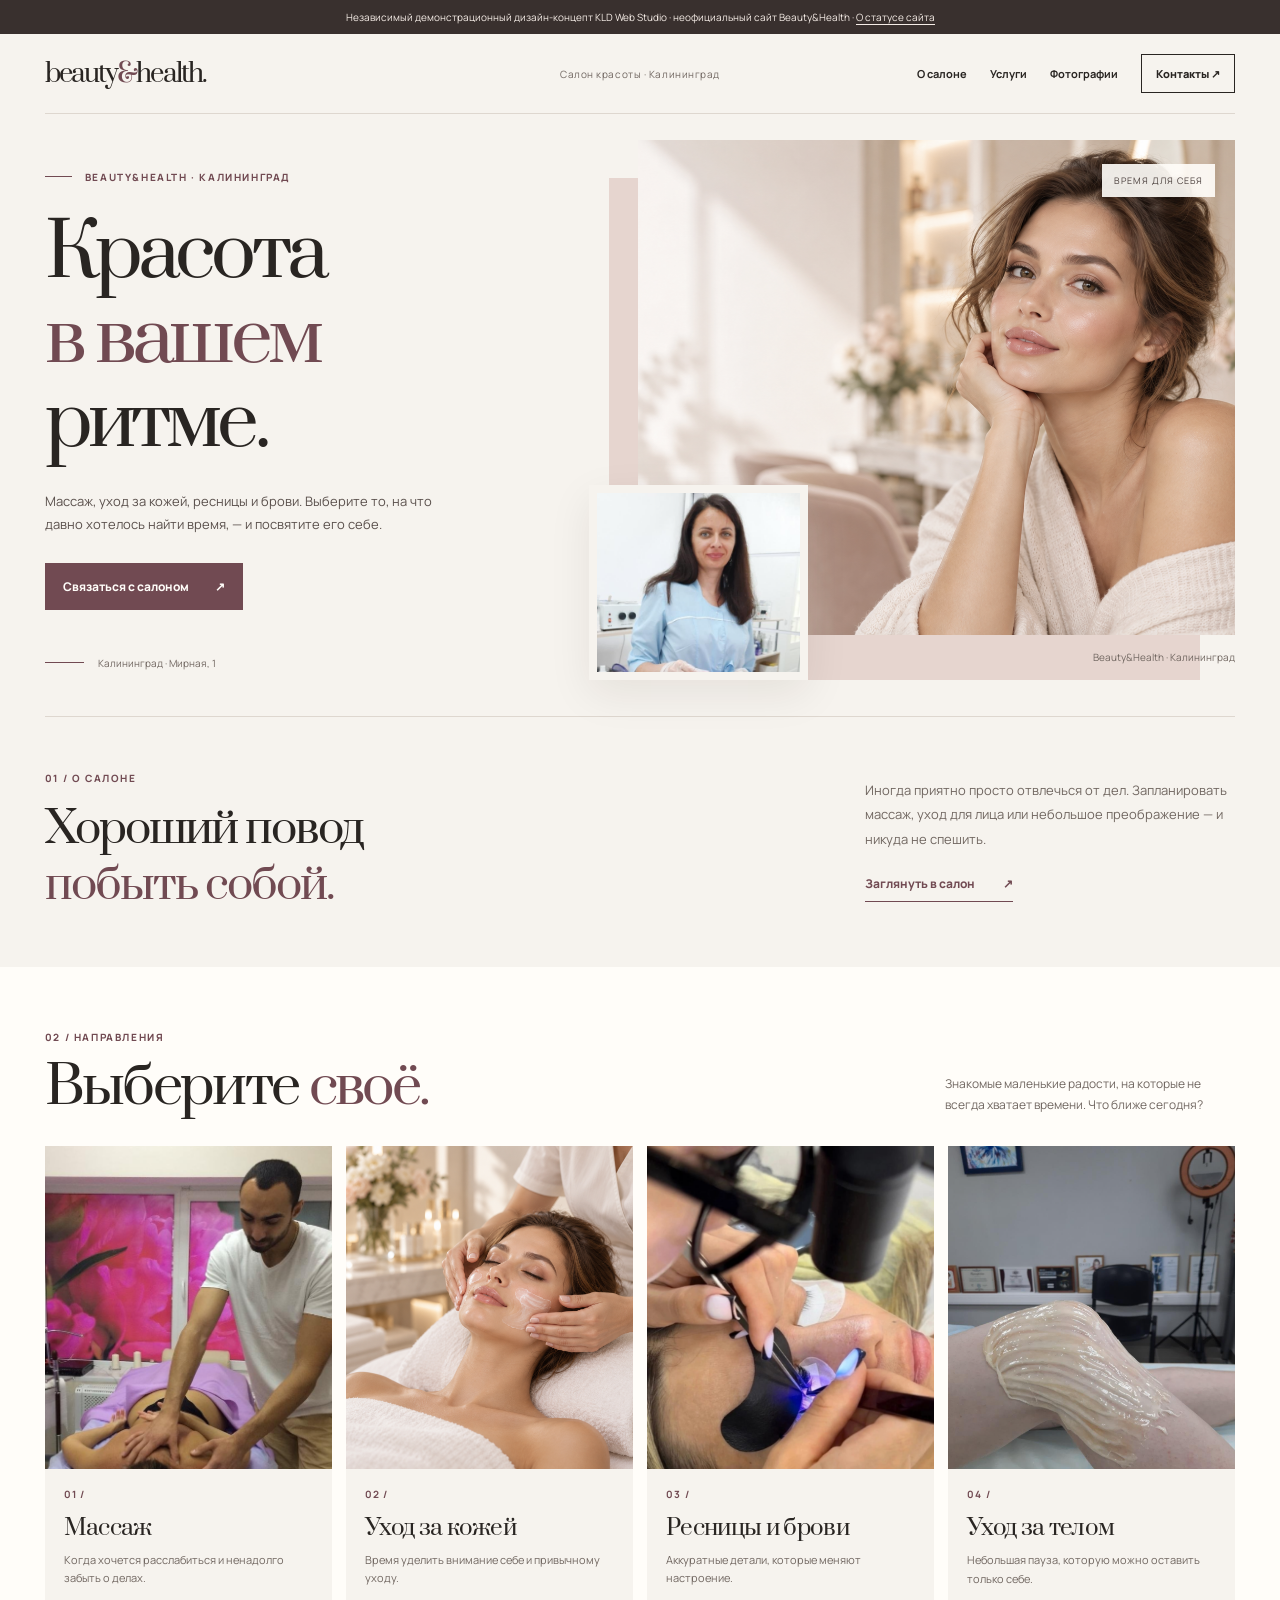
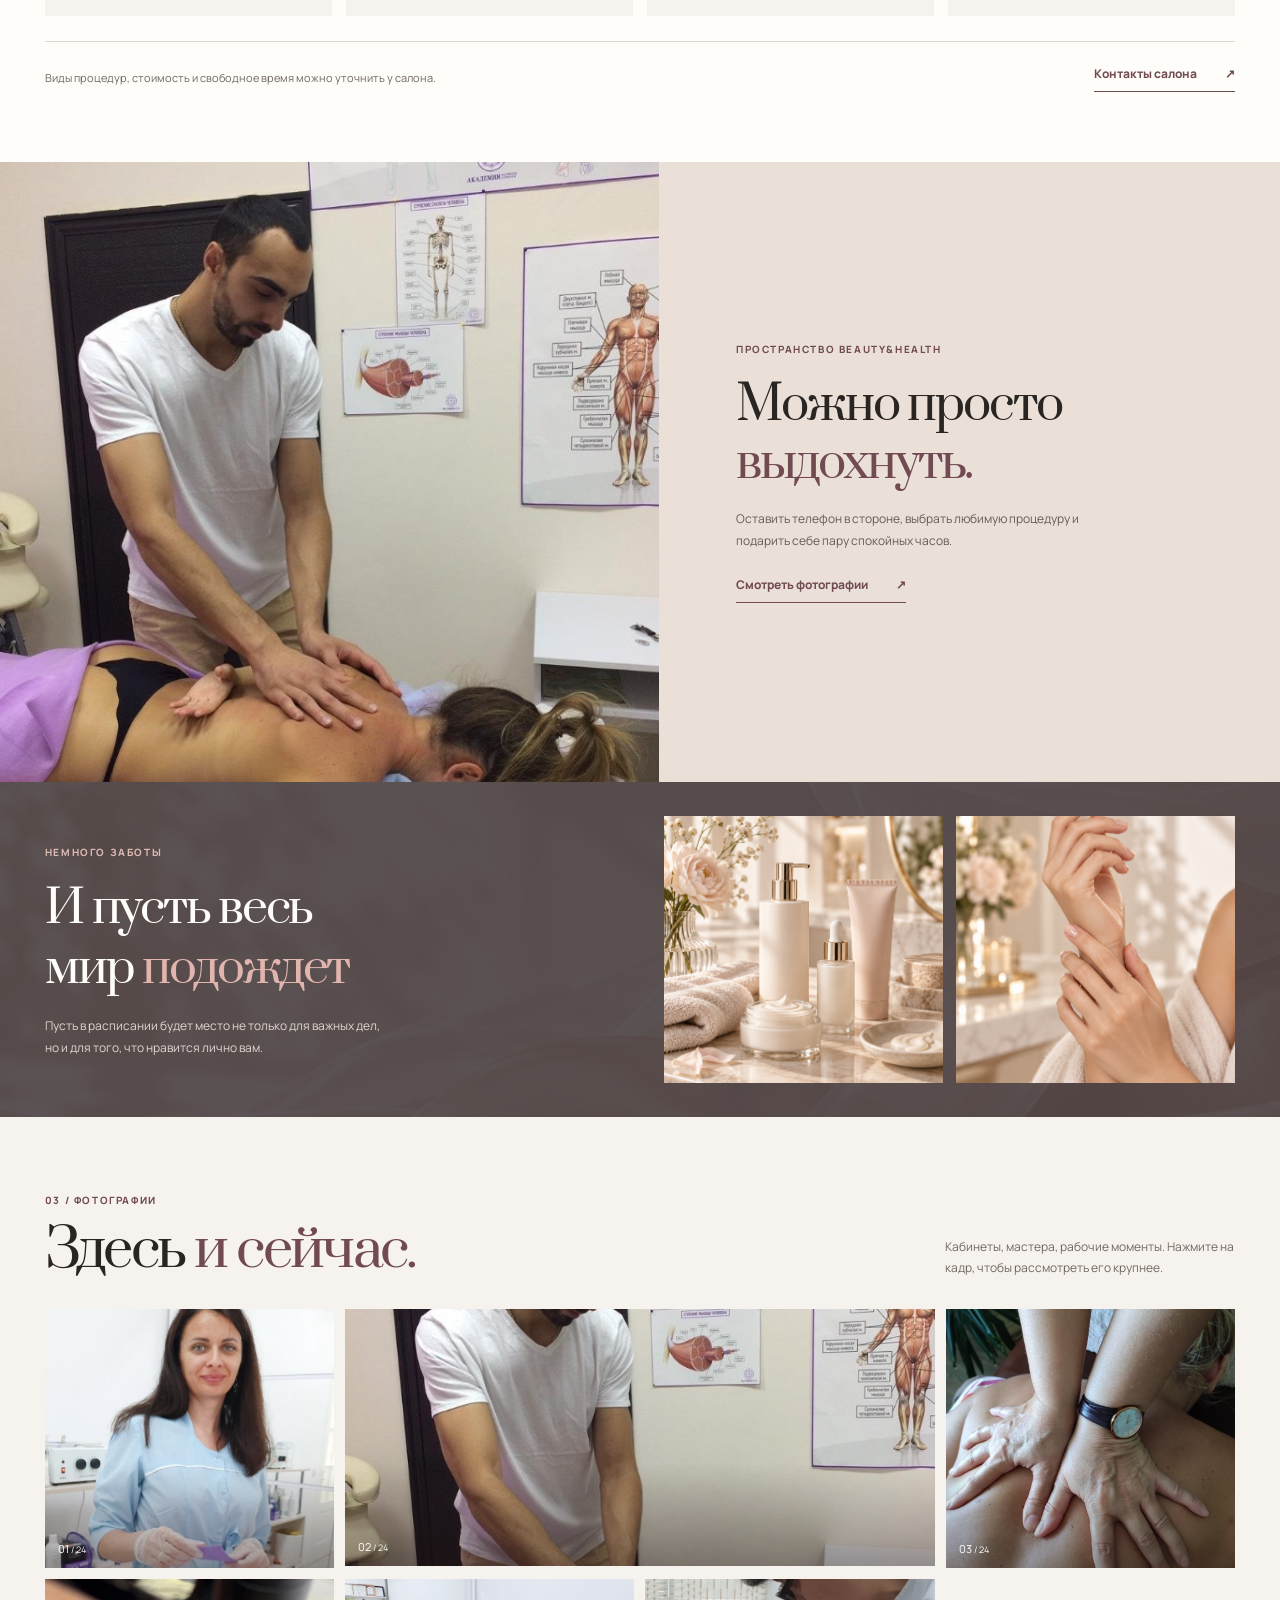
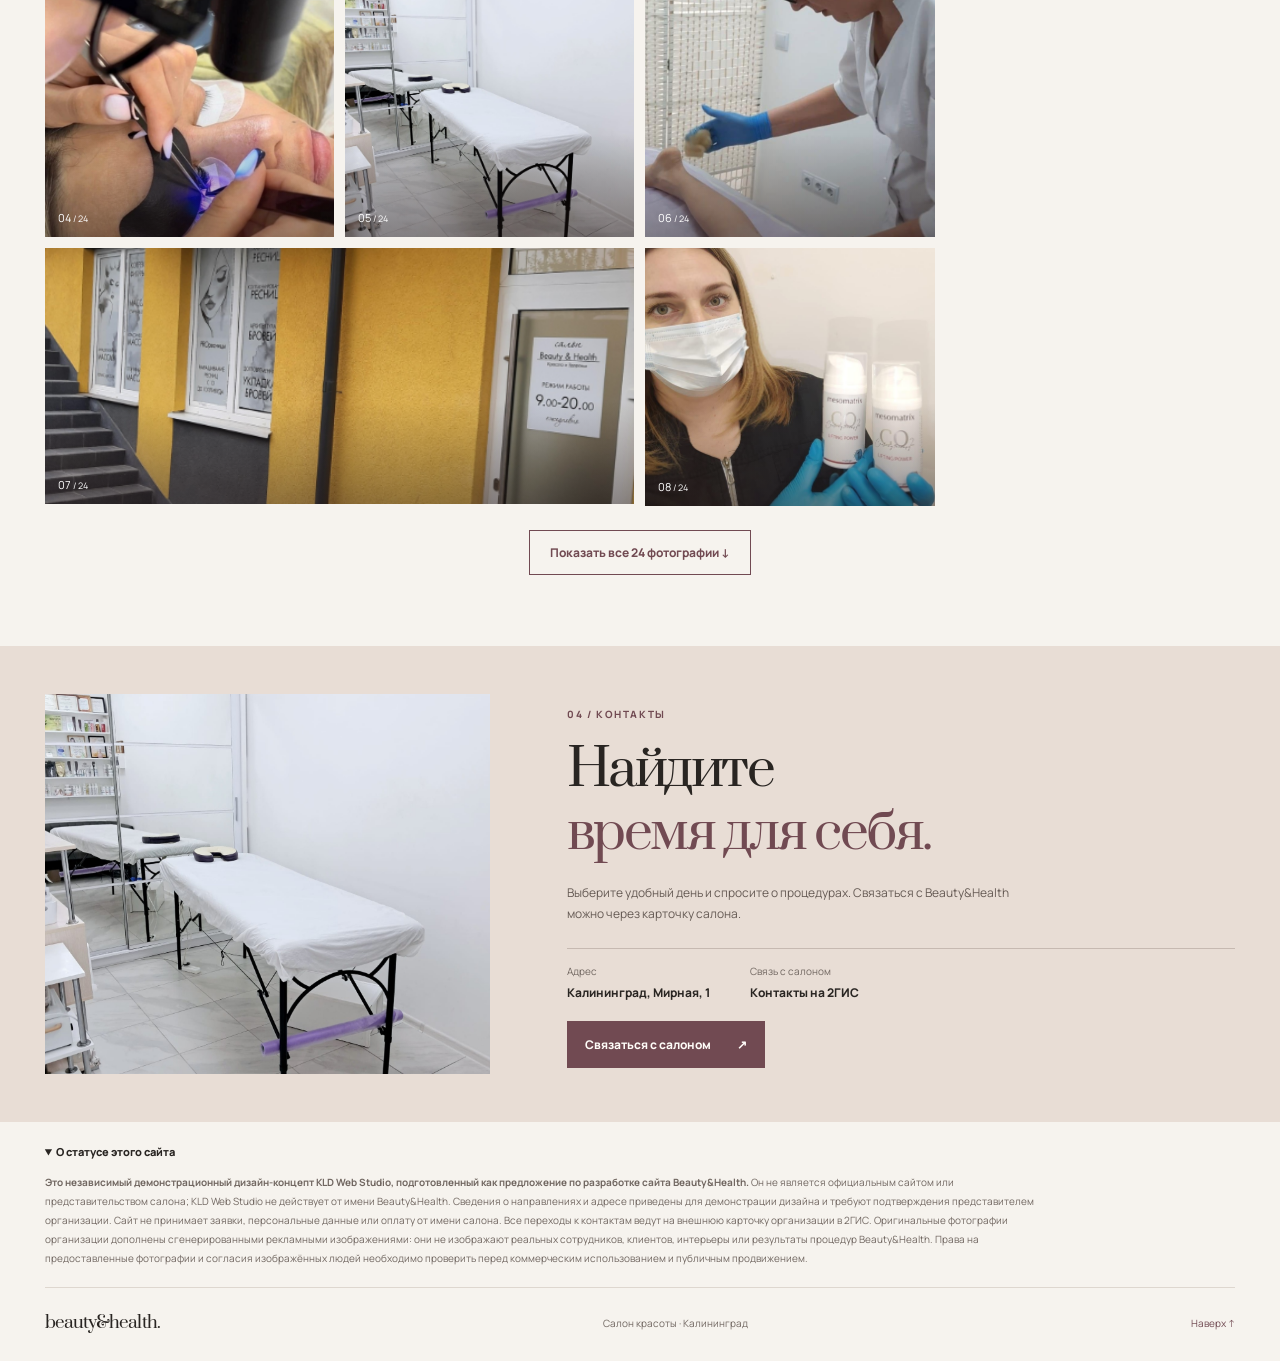
==== commit 561e5eea: "Update Beauty&Health editorial headline" ====
--- a/demos/beauty-health-6c2e91/index.html
+++ b/demos/beauty-health-6c2e91/index.html
@@ -49,7 +49,7 @@
 <div class="story-body"><span class="eyebrow">Пространство Beauty&Health</span><h2>Можно просто<br><em>выдохнуть.</em></h2><p>Оставить телефон в стороне, выбрать любимую процедуру и подарить себе пару спокойных часов.</p><a class="text-link" href="#gallery">Смотреть фотографии <span aria-hidden="true">↗</span></a></div>
 </section>
 <section class="editorial" aria-label="Пауза для себя"><div class="editorial-grid wrap">
-<div class="editorial-copy"><span class="eyebrow">Немного заботы</span><h2>Время,<br>которое <em>ваше.</em></h2><p>Пусть в расписании будет место не только для важных дел, но и для того, что нравится лично вам.</p></div>
+<div class="editorial-copy"><span class="eyebrow">Немного заботы</span><h2>И пусть весь<br>мир <em>подождет</em></h2><p>Пусть в расписании будет место не только для важных дел, но и для того, что нравится лично вам.</p></div>
 <div class="editorial-art"><figure><img src="assets/generated-beauty-still-life.png" alt="Декоративная рекламная композиция с косметикой" loading="lazy" decoding="async"></figure><figure><img src="assets/generated-hands-detail.png" alt="Рекламный кадр рук с натуральным маникюром" loading="lazy" decoding="async"></figure></div>
 </div></section>
 <section class="gallery wrap" id="gallery">
